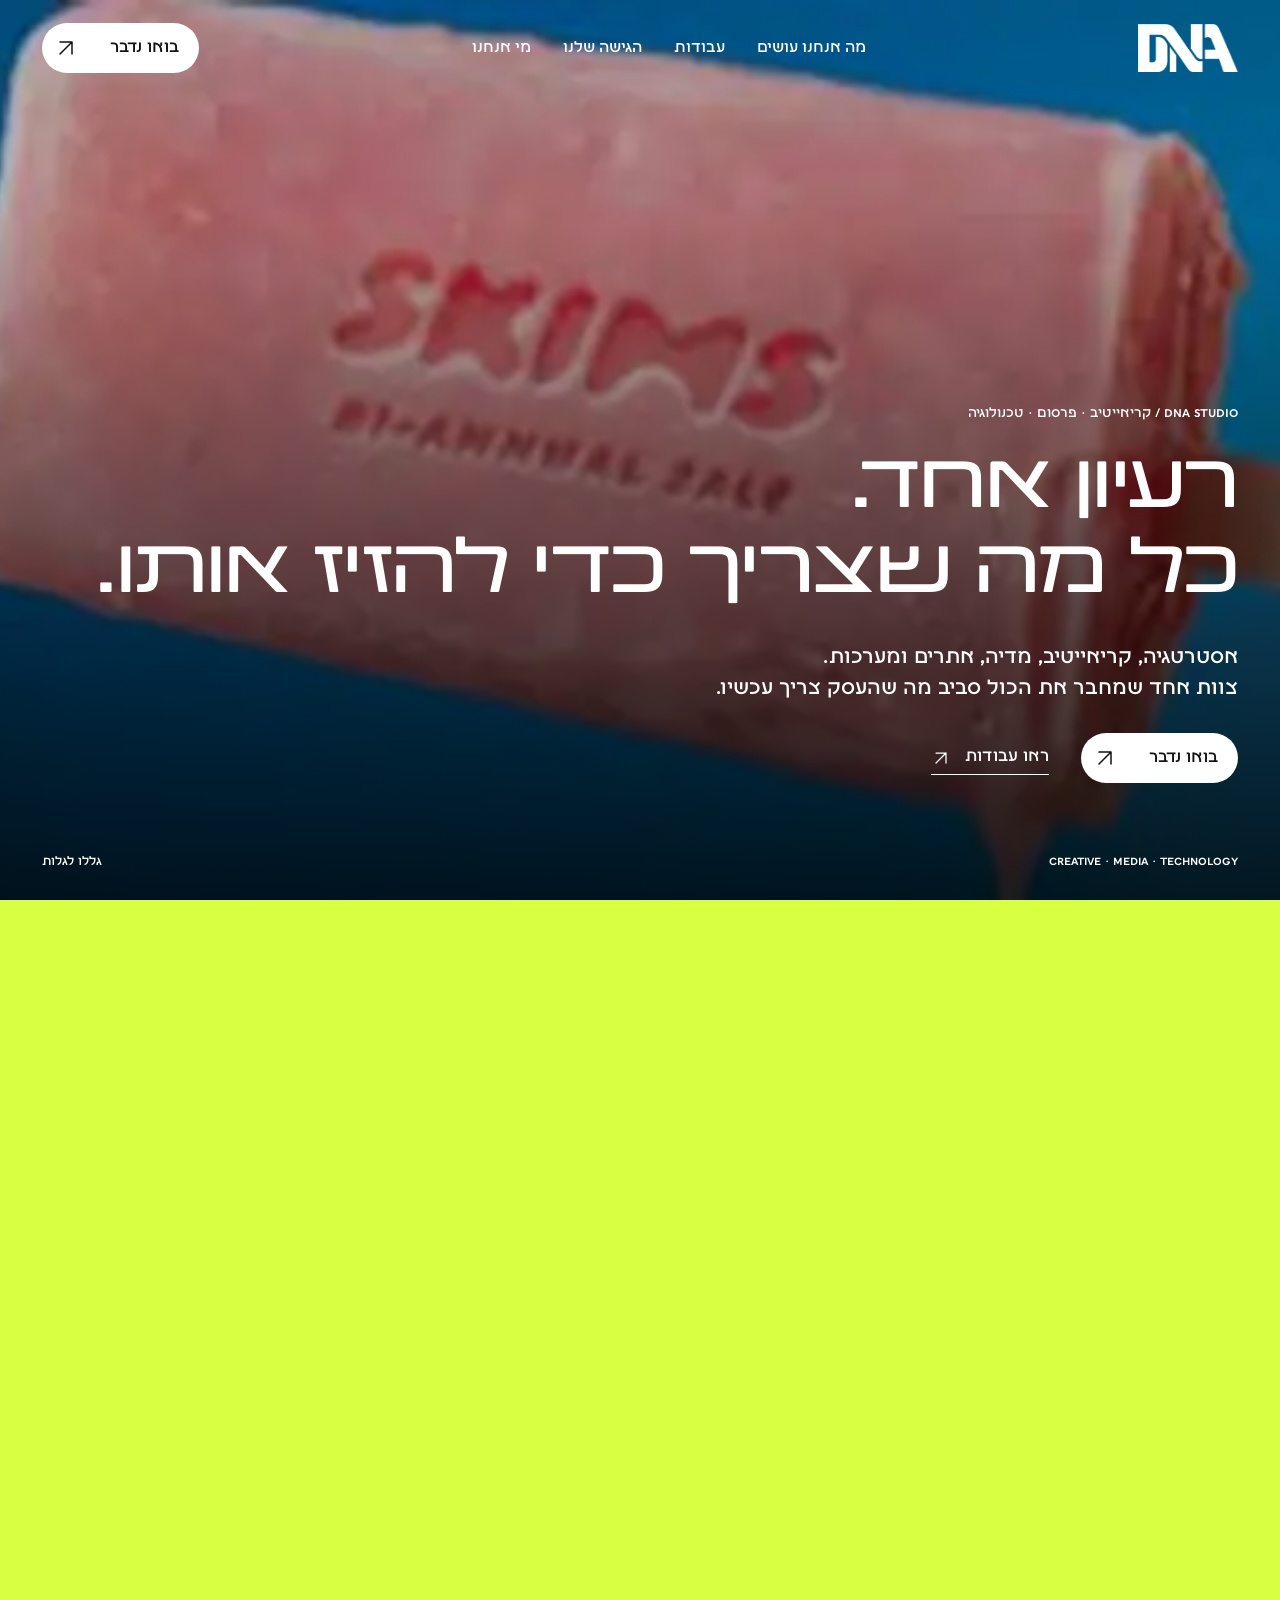
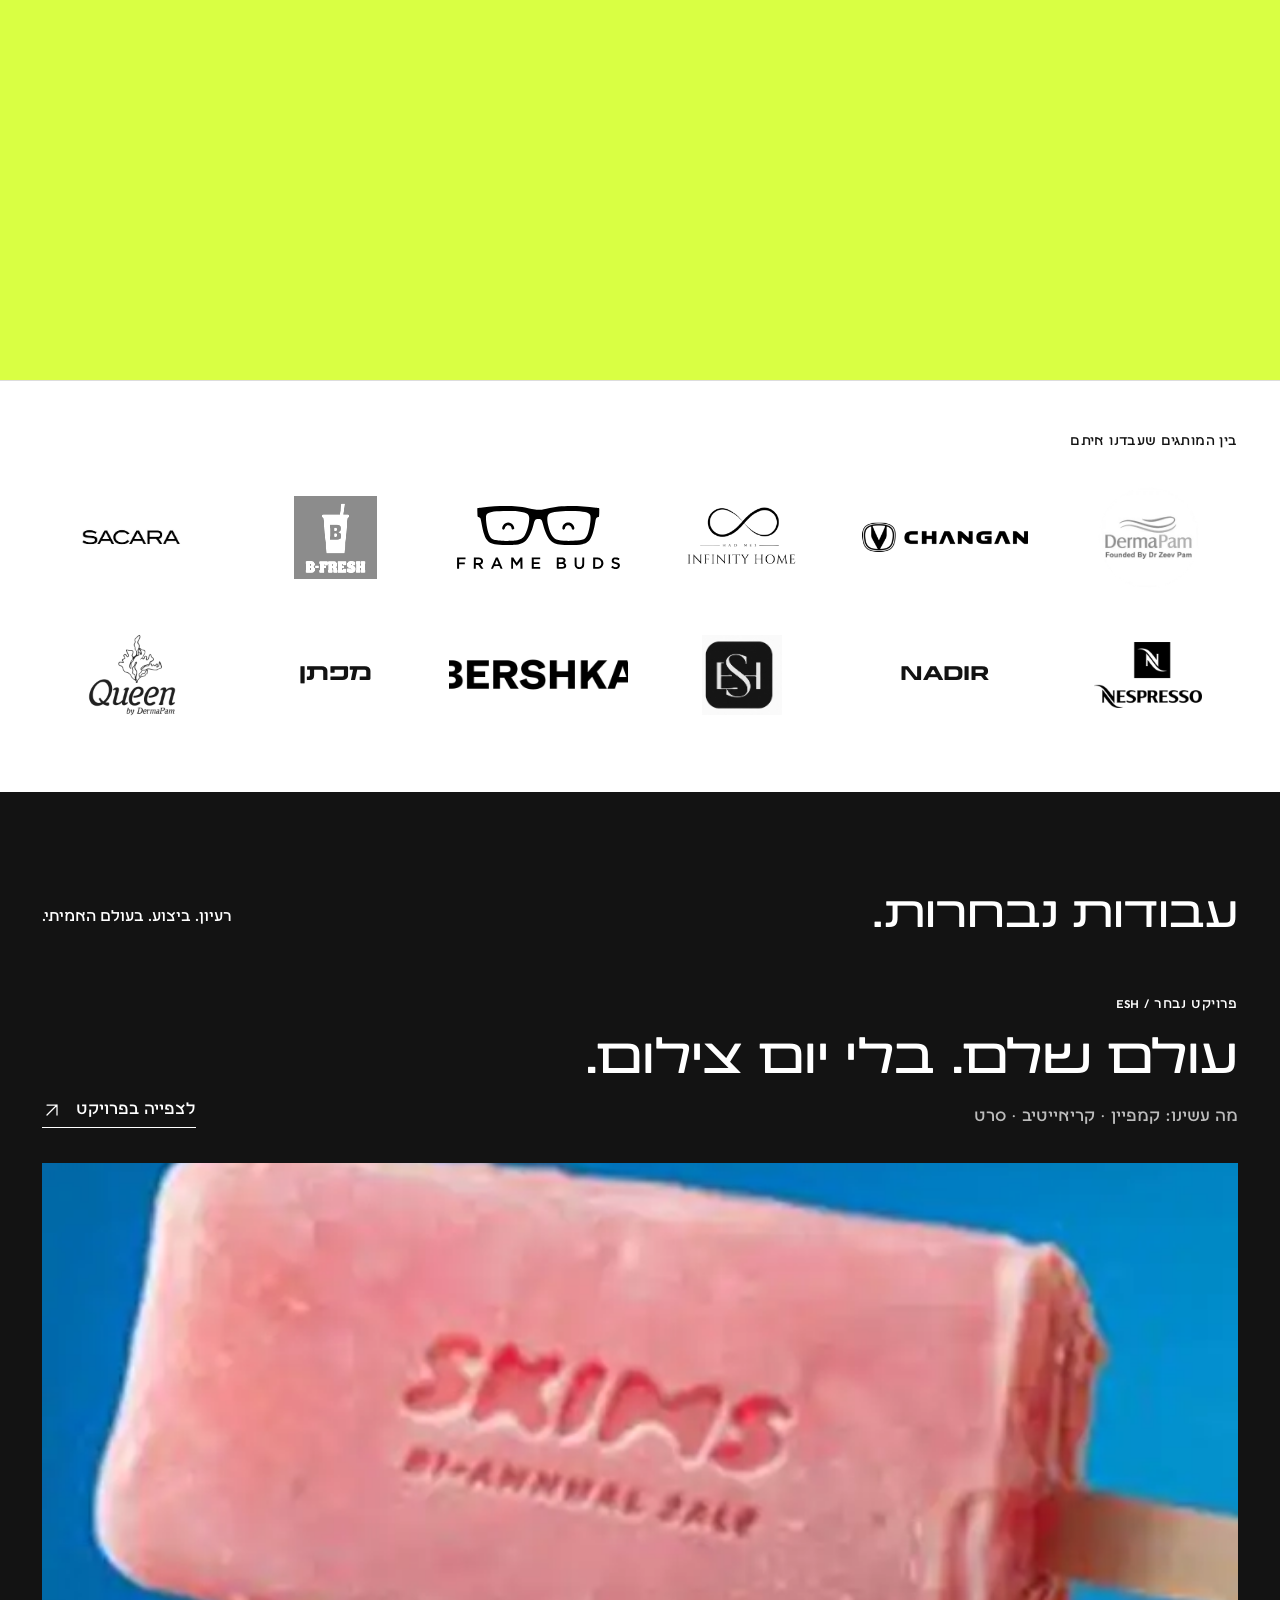
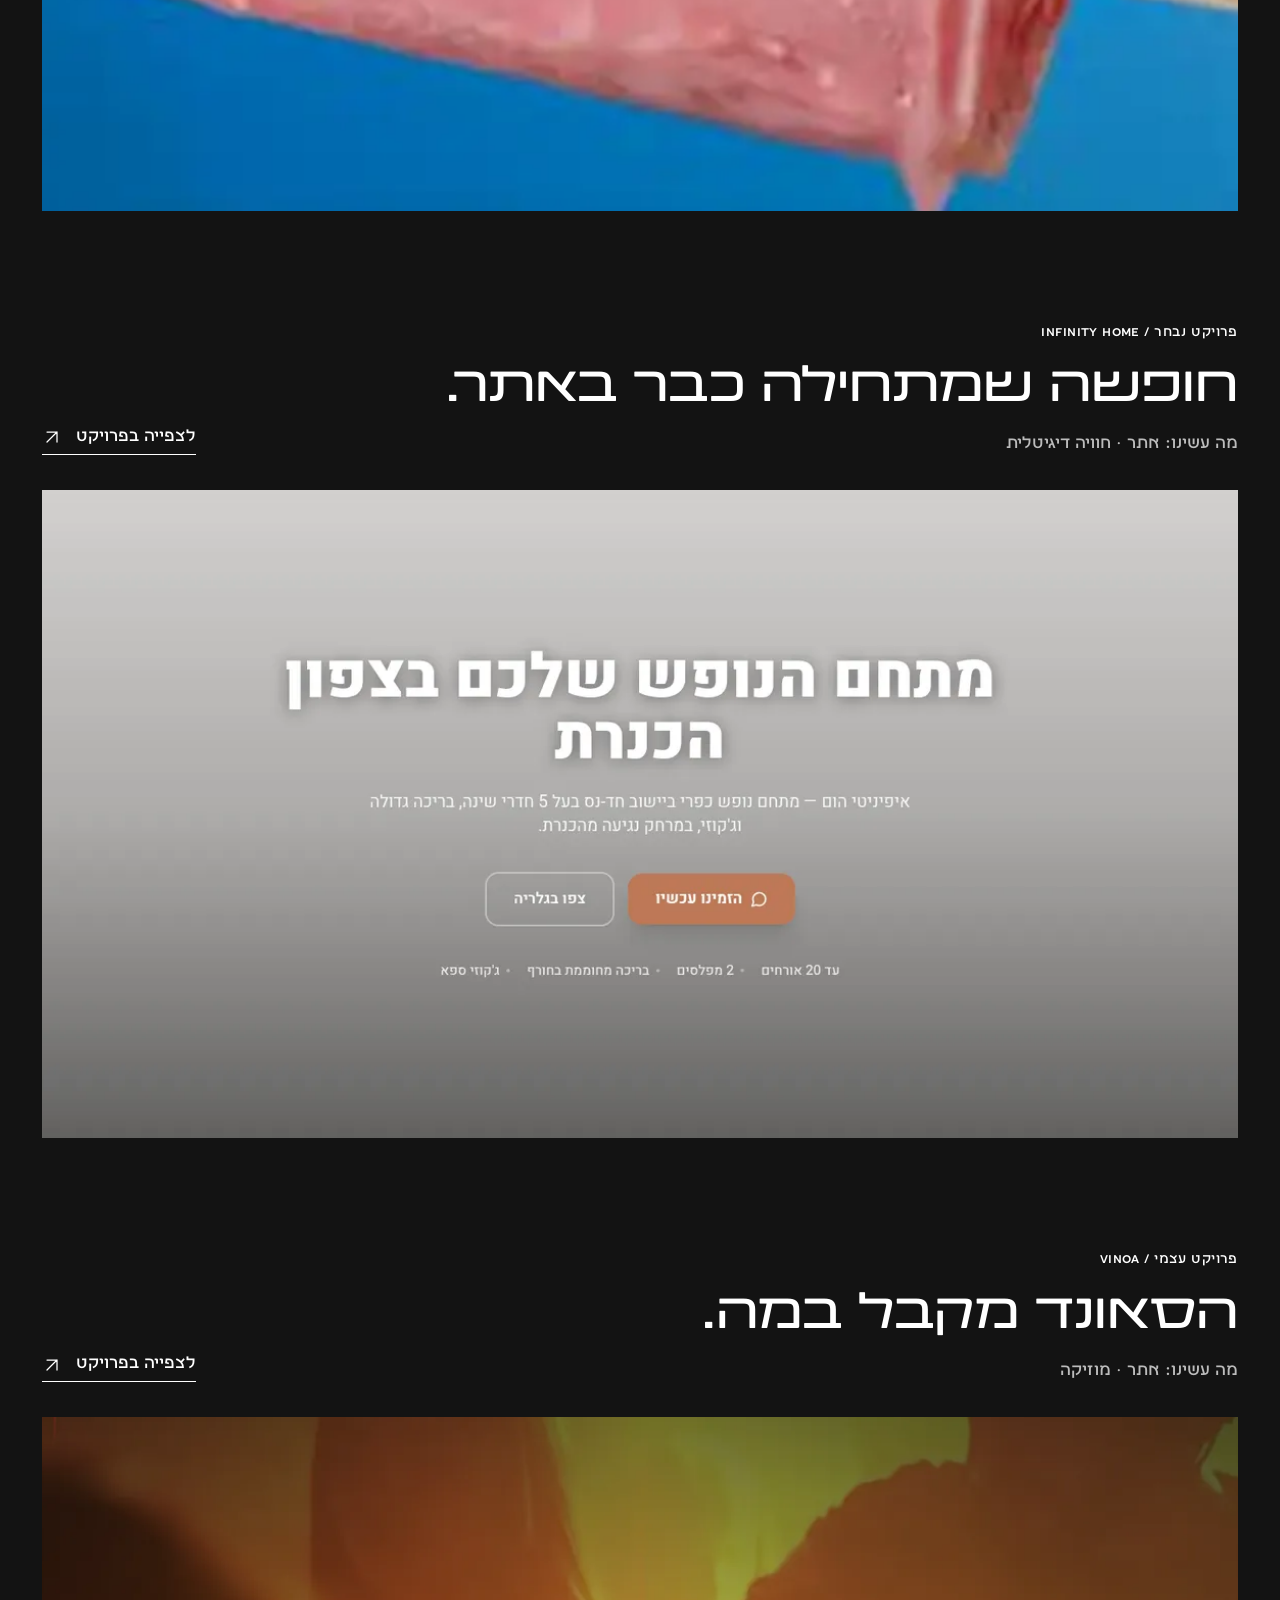
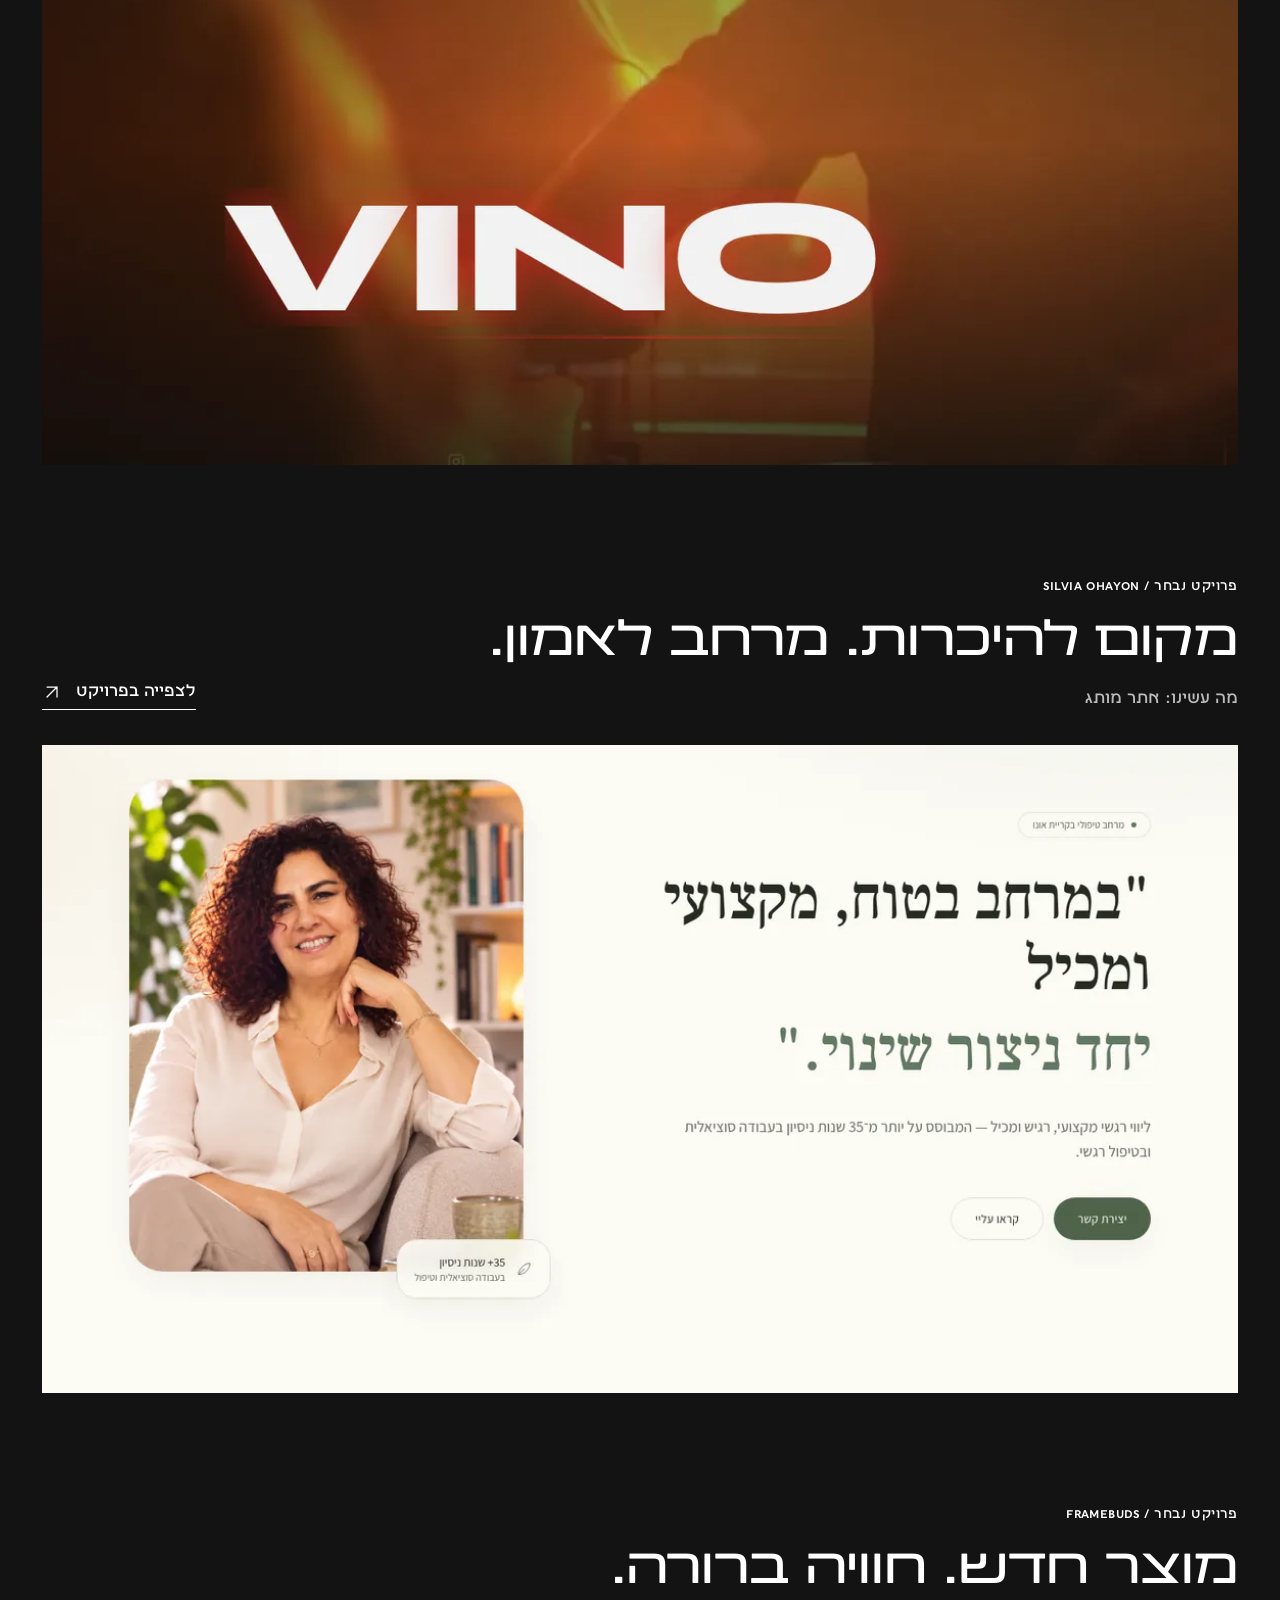
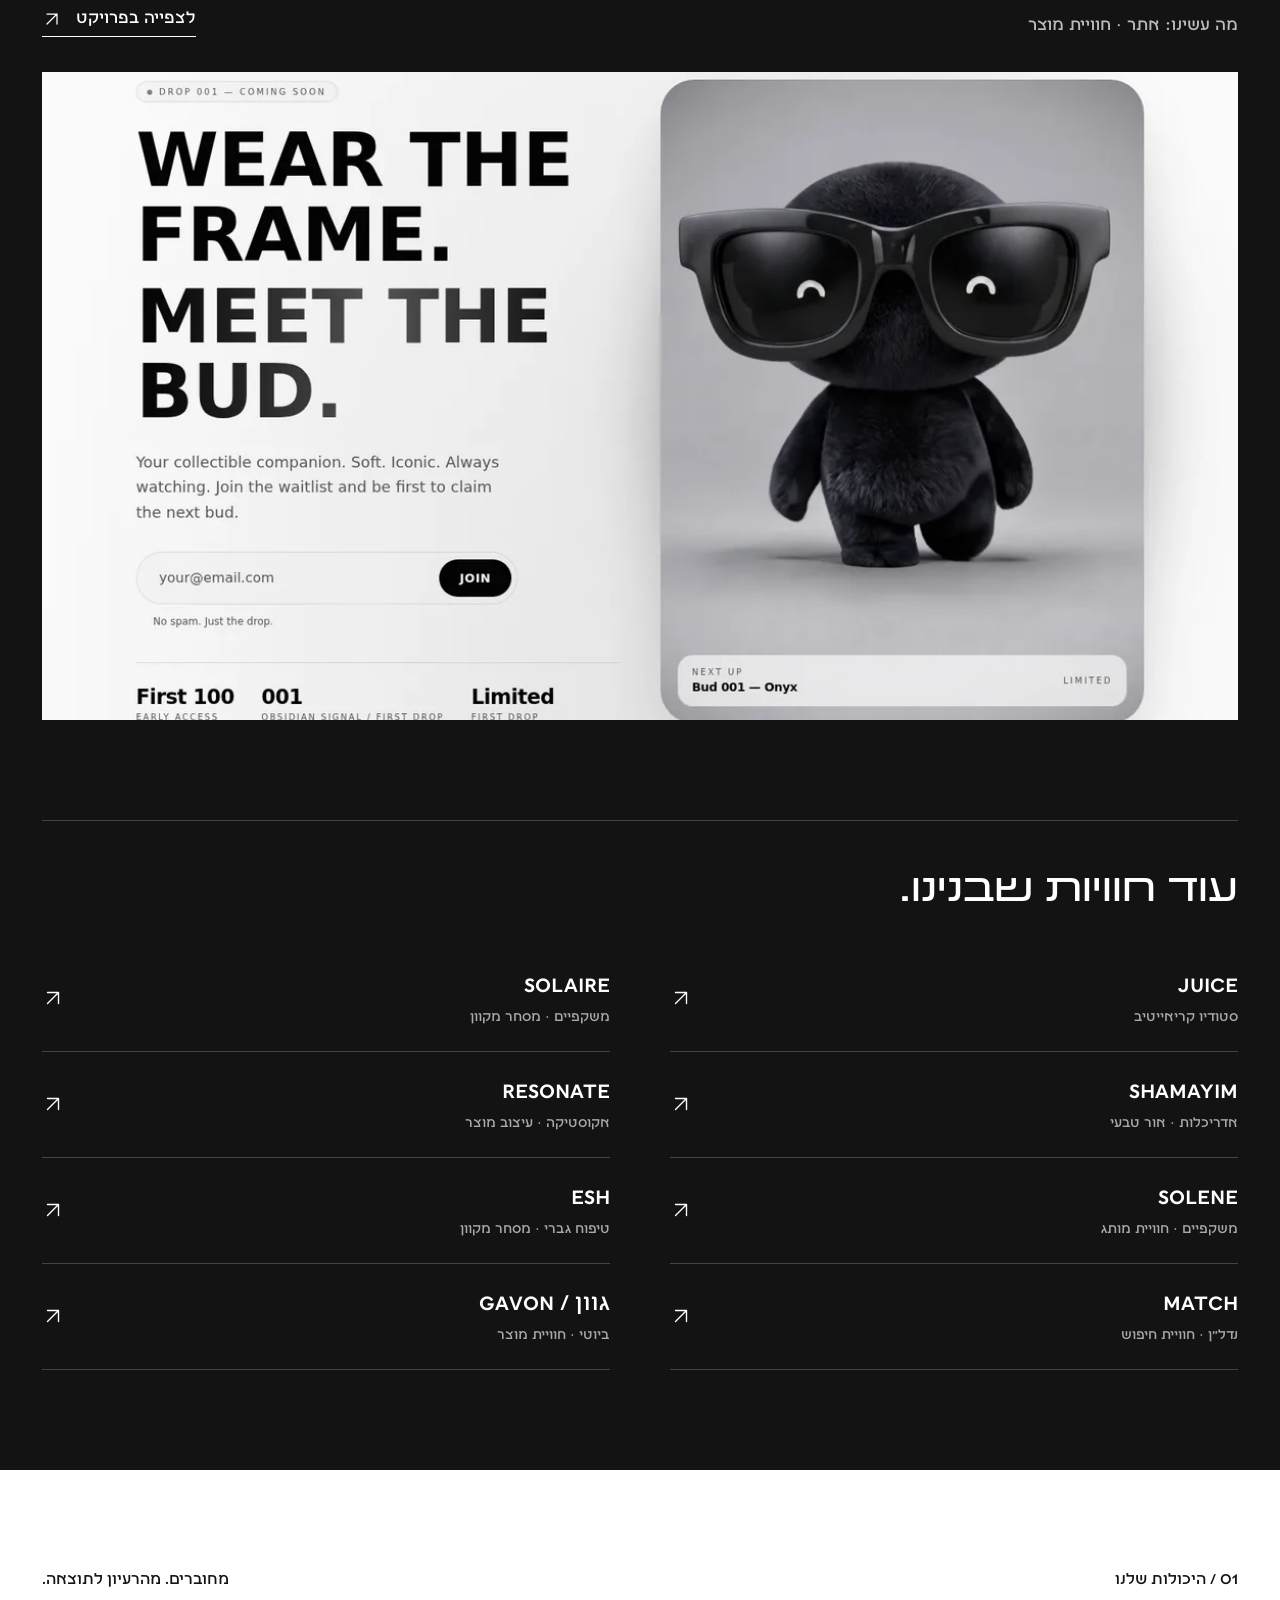
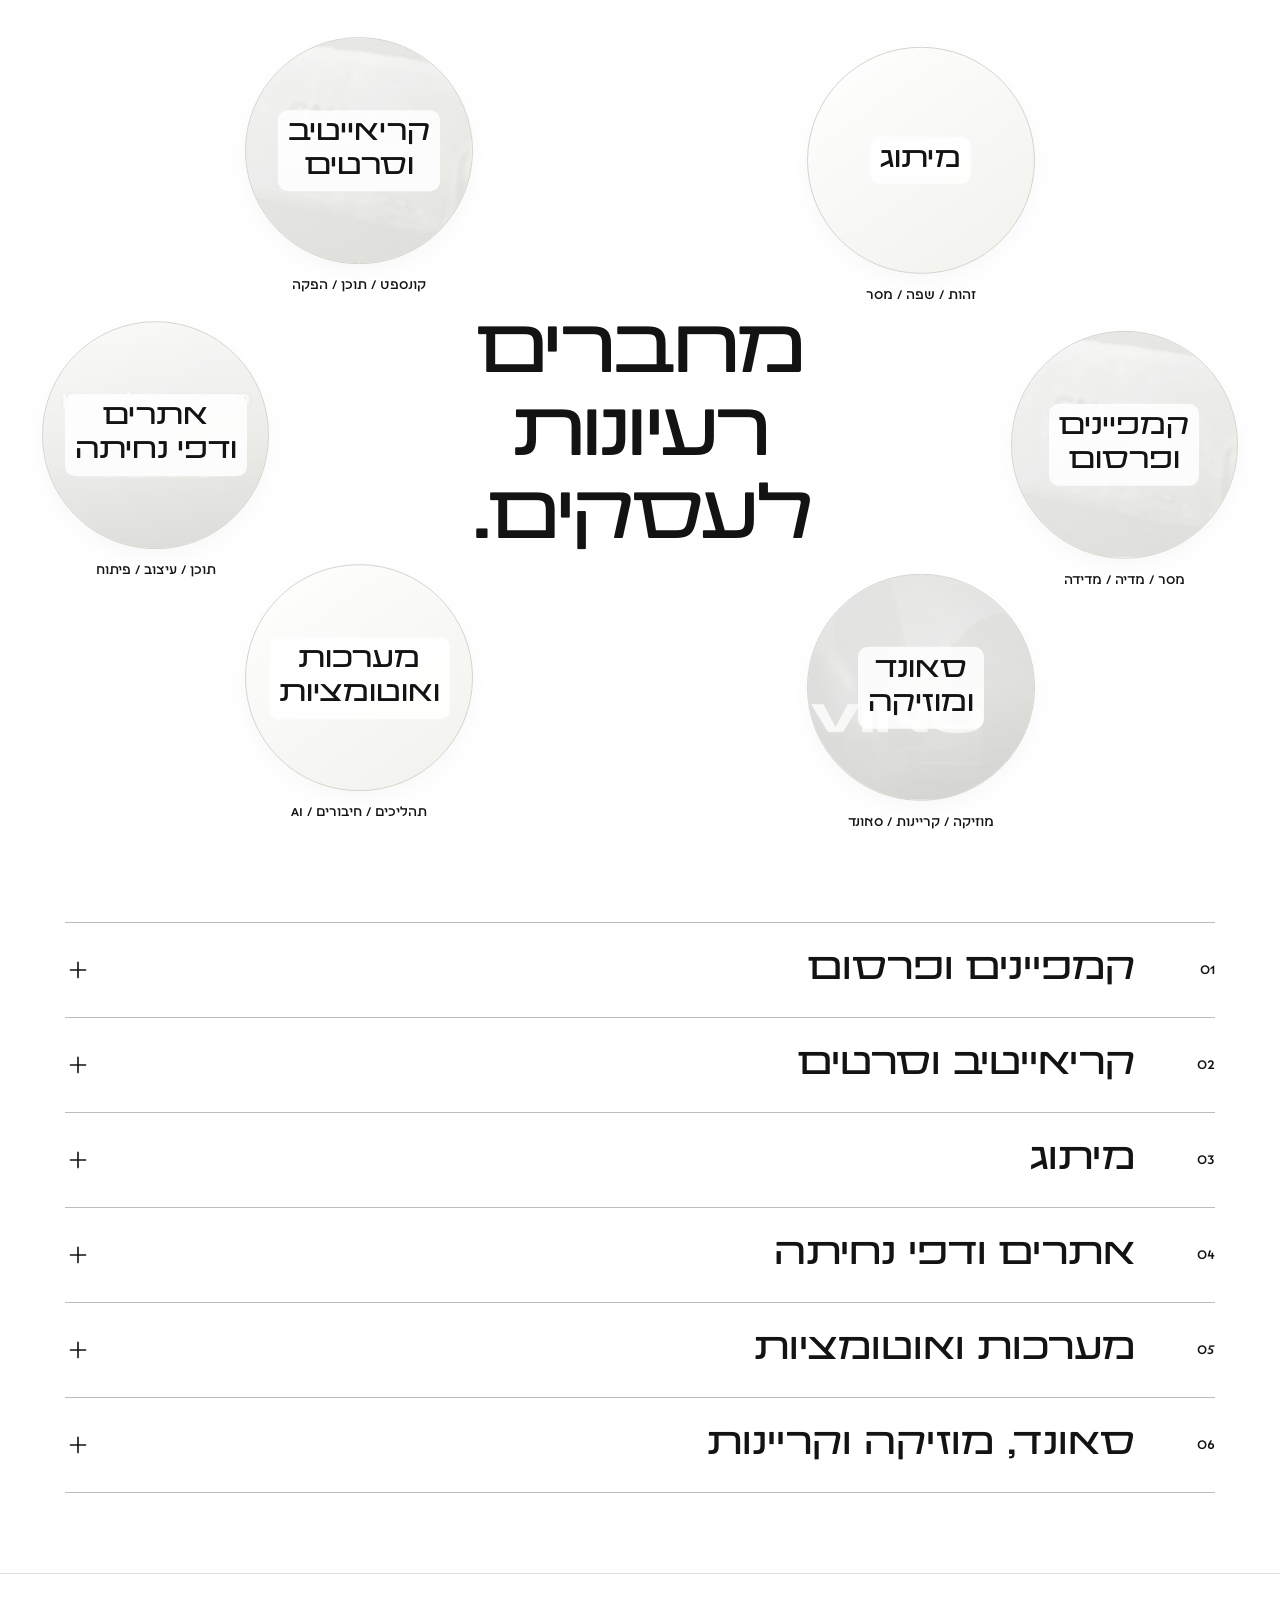
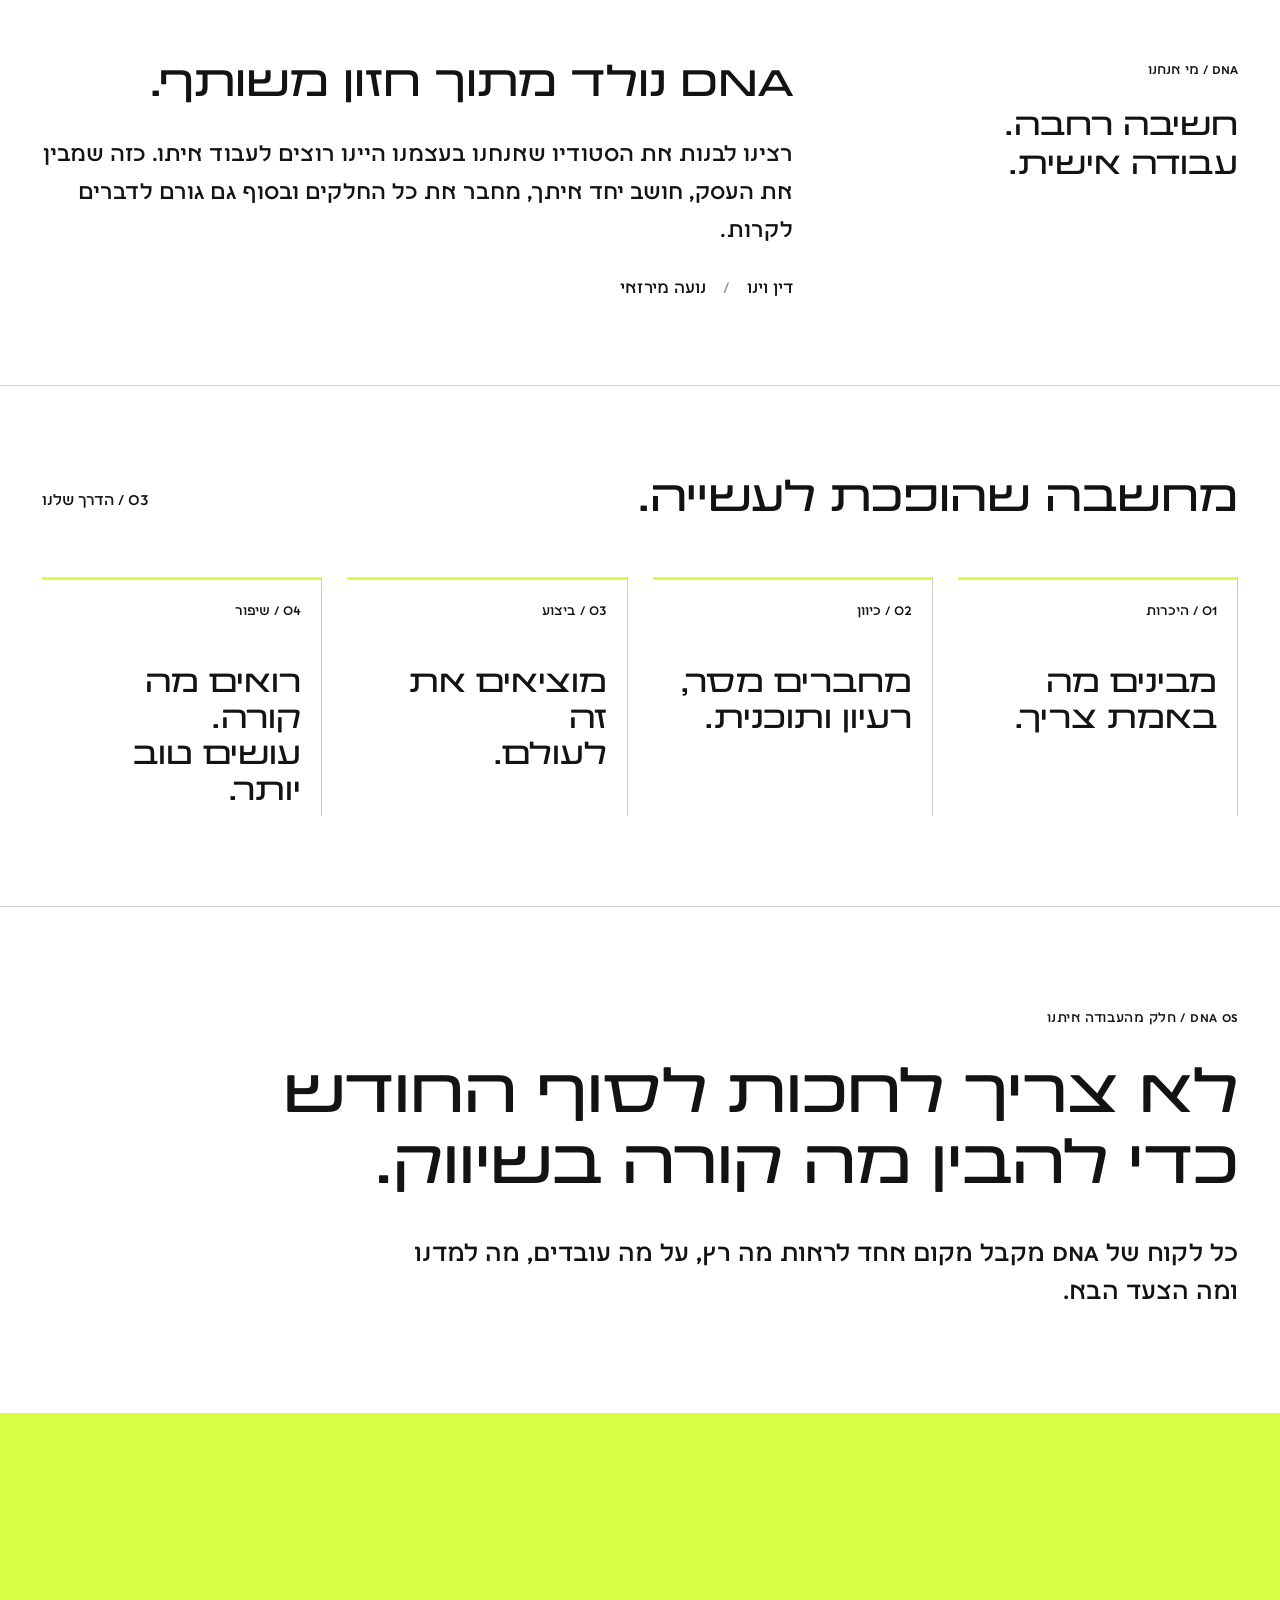
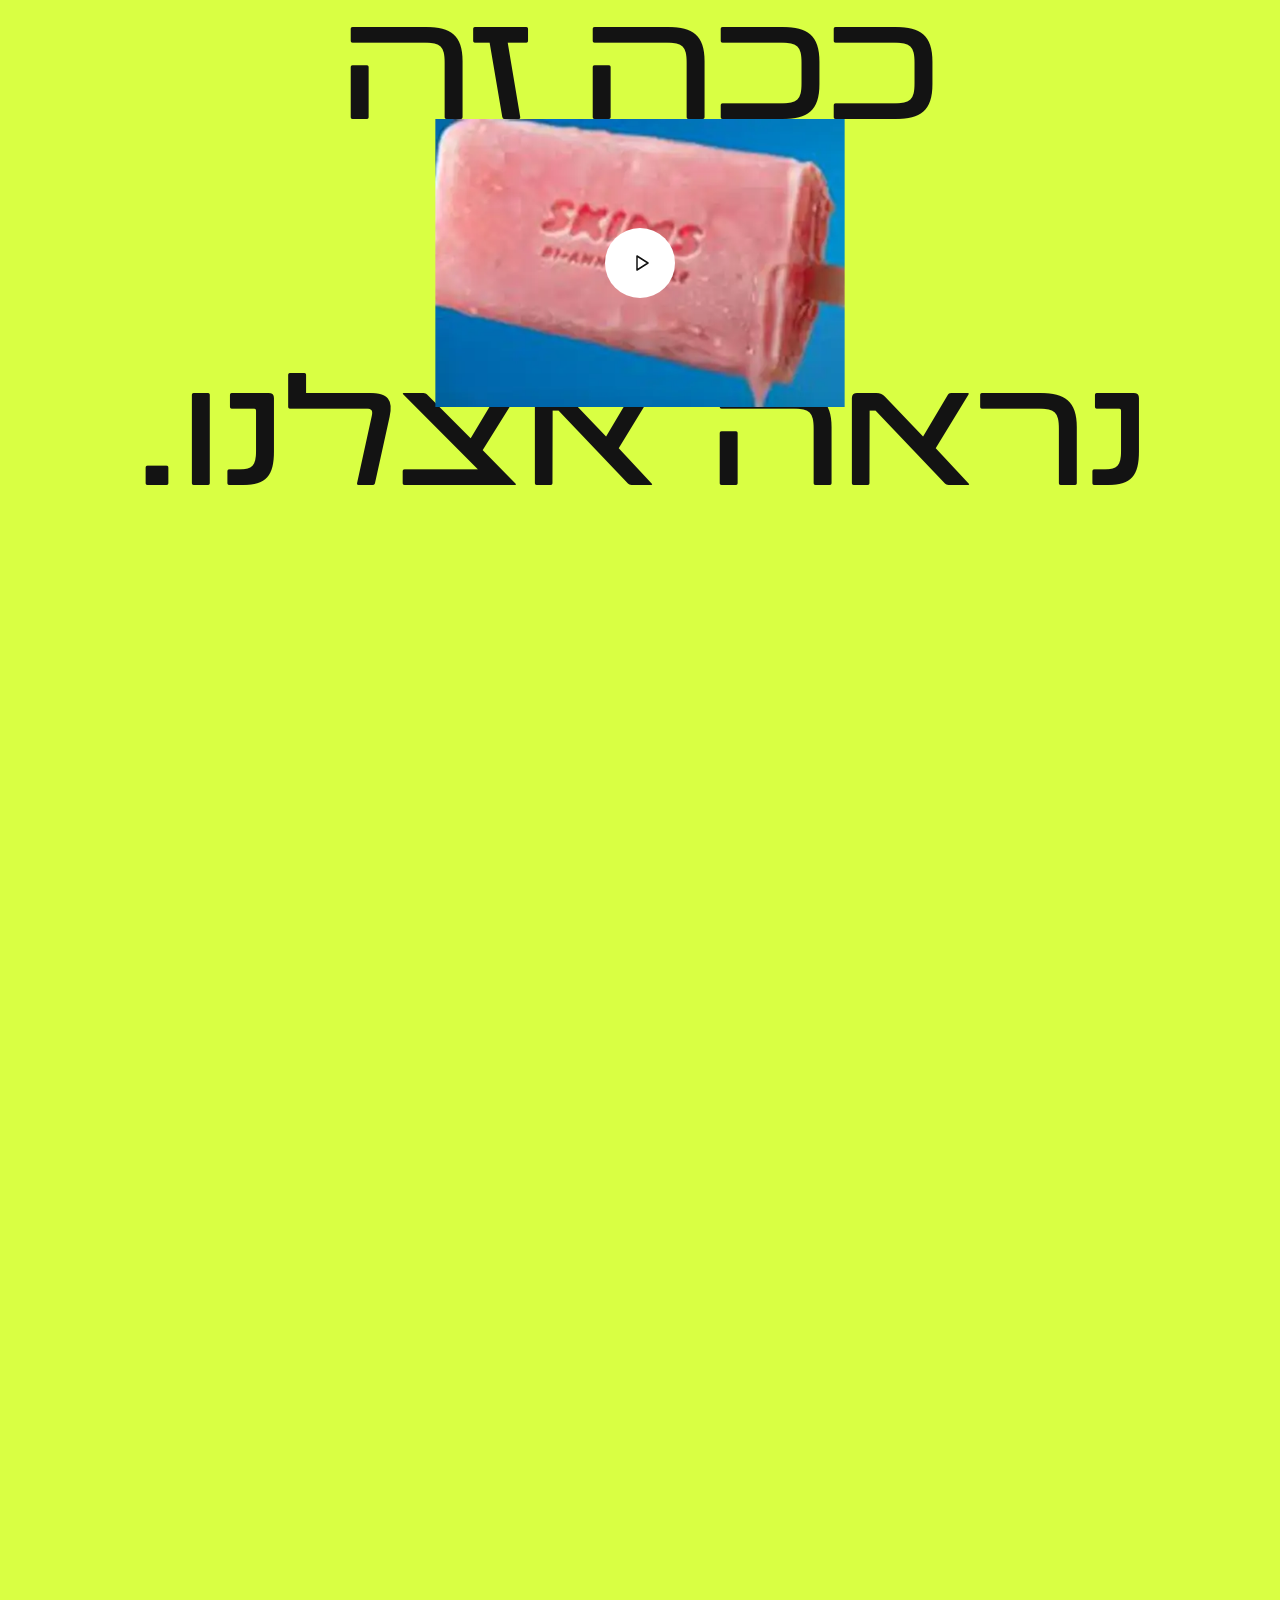
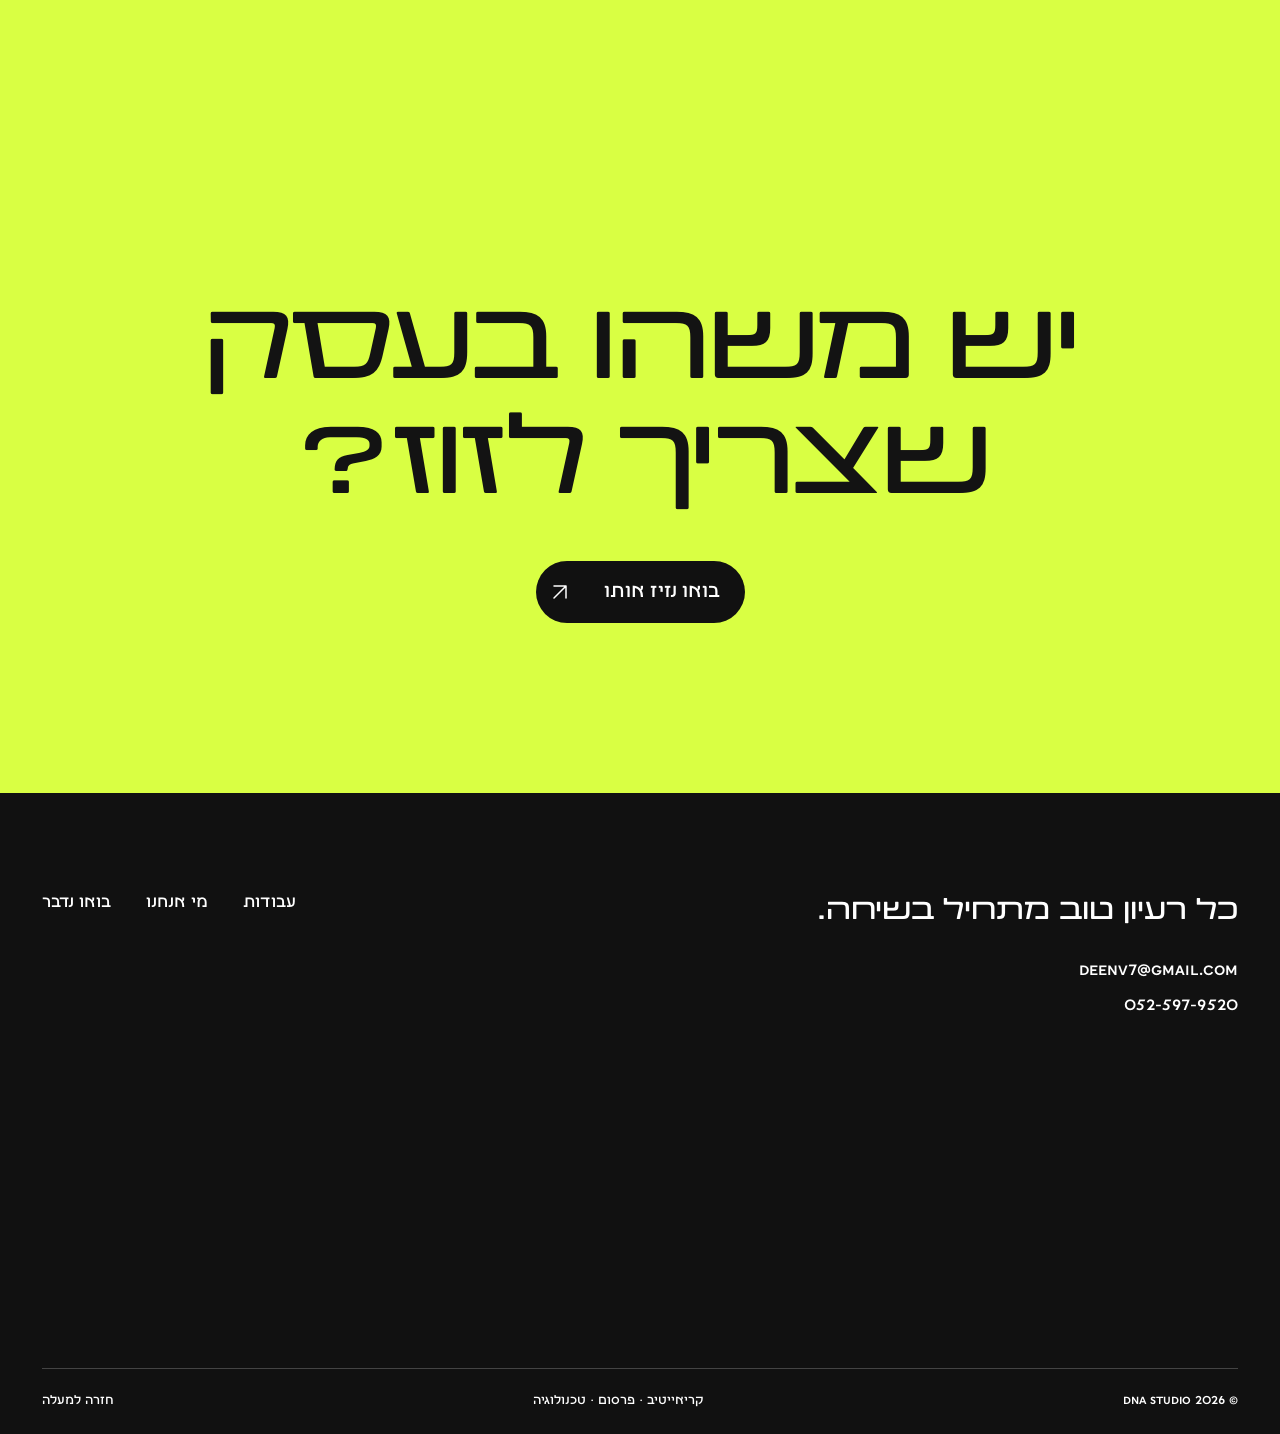
==== index.html @ c9f7d565 "preview-iteration1" ====
<!doctype html><html lang="he" dir="rtl"><head><meta charset="utf-8"><meta name="viewport" content="width=device-width,initial-scale=1"><title>DNA STUDIO — רעיון אחד. כל מה שצריך כדי להזיז אותו.</title><meta name="description" content="DNA STUDIO מחברת אסטרטגיה, קריאייטיב, סרטים, מדיה ואתרים למהלך אחד שמקדם את העסק."><link rel="icon" href="data:image/svg+xml,%3Csvg xmlns='http://www.w3.org/2000/svg' viewBox='0 0 64 64'%3E%3Crect width='64' height='64' rx='14' fill='%23c1ff72'/%3E%3Ctext x='32' y='44' text-anchor='middle' font-family='Arial' font-weight='900' font-size='39'%3ED%3C/text%3E%3C/svg%3E"><link rel="stylesheet" href="style.css"><meta name="robots" content="noindex,nofollow,noarchive"></head><body>
<a class="skip" href="#main">דלגו לתוכן</a><header id="header"><a href="#" class="brand" aria-label="DNA Studio — הבית"><img src="assets/logo.png" alt="DNA STUDIO"></a><nav aria-label="ניווט ראשי"><a href="#solutions">מה אנחנו עושים</a><a href="#work">עבודות</a><a href="#approach">הגישה שלנו</a><a href="#about">מי אנחנו</a></nav><a class="pill contact-top" href="#contact">בואו נדבר <span><svg class="icon" width="24" height="24" viewBox="0 0 24 24" fill="none" stroke="currentColor" stroke-width="1.5" stroke-linecap="round" stroke-linejoin="round" aria-hidden="true"><path d="M6 18 18 6M6 6h12v12"/></svg></span></a><button class="menu-button" aria-expanded="false" aria-controls="mobile-menu">תפריט <span><svg class="icon" width="24" height="24" viewBox="0 0 24 24" fill="none" stroke="currentColor" stroke-width="1.5" stroke-linecap="round" stroke-linejoin="round" aria-hidden="true"><path d="M4 8h16M4 16h16"/></svg></span></button></header>
<div id="mobile-menu" hidden><a href="#solutions">מה אנחנו עושים</a><a href="#work">עבודות</a><a href="#approach">הגישה שלנו</a><a href="#about">מי אנחנו</a><a href="#contact">בואו נדבר</a></div>
<main id="main"><section class="hero-track"><div class="hero"><div class="reel-label right">ככה זה</div><div class="reel-label left">נראה אצלנו.</div><div class="hero-media"><video id="opening-video" autoplay muted loop playsinline preload="metadata" poster="assets/hero.webp"><source src="assets/reel.mp4" type="video/mp4"></video><div class="shade"></div></div><div class="hero-copy"><div><div class="hero-kicker">DNA STUDIO / קריאייטיב · פרסום · טכנולוגיה</div><h1><span>רעיון אחד.</span><span>כל מה שצריך<br class="hero-mobile-break"> כדי להזיז אותו.</span></h1><p class="hero-description">אסטרטגיה, קריאייטיב, מדיה, אתרים ומערכות.<br>צוות אחד שמחבר את הכול סביב מה שהעסק צריך עכשיו.</p></div><div class="hero-actions"><a class="pill" href="#contact">בואו נדבר <span><svg class="icon" width="24" height="24" viewBox="0 0 24 24" fill="none" stroke="currentColor" stroke-width="1.5" stroke-linecap="round" stroke-linejoin="round" aria-hidden="true"><path d="M6 18 18 6M6 6h12v12"/></svg></span></a><a class="text-link" href="#work">ראו עבודות <svg class="icon" width="24" height="24" viewBox="0 0 24 24" fill="none" stroke="currentColor" stroke-width="1.5" stroke-linecap="round" stroke-linejoin="round" aria-hidden="true"><path d="M6 18 18 6M6 6h12v12"/></svg></a></div></div><button class="play-reel opening-play" aria-label="צפייה בסרטון עם סאונד"><svg class="icon" width="24" height="24" viewBox="0 0 24 24" fill="none" stroke="currentColor" stroke-width="1.5" stroke-linejoin="round" aria-hidden="true"><path d="m9 5 11 7-11 7Z"/></svg></button><div class="hero-bottom"><span>CREATIVE · MEDIA · TECHNOLOGY</span><span>גללו לגלות</span></div></div></section><section class="clients section" aria-label="מותגים שעבדנו איתם"><span class="eyebrow">בין המותגים שעבדנו איתם</span><div class="client-logos"><div class="client-mark client-sacara"><img src="assets/clients/sacara.png" alt="SACARA" width="180" height="100" loading="lazy" decoding="async"></div><div class="client-mark client-bfresh"><img src="assets/clients/bfresh.jpg" alt="B-FRESH" width="180" height="100" loading="lazy" decoding="async"></div><div class="client-mark client-framebuds"><img src="assets/clients/framebuds.svg" alt="FRAMEBUDS" width="180" height="100" loading="lazy" decoding="async"></div><div class="client-mark client-infinity"><img src="assets/clients/infinity.png" alt="INFINITY HOME" width="180" height="100" loading="lazy" decoding="async"></div><div class="client-mark client-changan"><img src="assets/clients/changan.png" alt="CHANGAN" width="180" height="100" loading="lazy" decoding="async"></div><div class="client-mark client-dermapam"><img src="assets/clients/dermapam.webp" alt="DERMA PAM" width="180" height="100" loading="lazy" decoding="async"></div><div class="client-mark client-queen"><img src="assets/clients/queen.jpeg" alt="QUEEN BY DERMA PAM" width="180" height="100" loading="lazy" decoding="async"></div><div class="client-mark client-text"><span>מפתן</span></div><div class="client-mark client-bershka"><img src="assets/clients/bershka.jpg" alt="BERSHKA" width="180" height="100" loading="lazy" decoding="async"></div><div class="client-mark client-esh"><img src="assets/clients/esh.png" alt="ESH" width="180" height="100" loading="lazy" decoding="async"></div><div class="client-mark client-text"><span>NADIR</span></div><div class="client-mark client-nespresso"><img src="assets/clients/nespresso.png" alt="NESPRESSO" width="180" height="100" loading="lazy" decoding="async"></div></div></section><section class="work section" id="work" data-header-theme="dark"><div class="section-line"><h2>עבודות נבחרות.</h2><span>רעיון. ביצוע. בעולם האמיתי.</span></div><div class="featured-projects"><article class="featured-project"><div class="project-heading"><div><span class="eyebrow" dir="ltr">ESH / פרויקט נבחר</span><h3>עולם שלם. בלי יום צילום.</h3><p>מה עשינו: קמפיין · קריאייטיב · סרט</p></div><button class="text-link" data-project="esh">לצפייה בפרויקט <svg class="icon" width="24" height="24" viewBox="0 0 24 24" fill="none" stroke="currentColor" stroke-width="1.5" stroke-linecap="round" stroke-linejoin="round" aria-hidden="true"><path d="M6 18 18 6M6 6h12v12"/></svg></button></div><button class="project-media media-reveal" data-project="esh" aria-label="לצפייה בפרויקט ESH"><video muted loop playsinline preload="none" poster="assets/hero.webp" class="work-video"><source src="assets/reel.mp4" type="video/mp4"></video></button></article><article class="featured-project"><div class="project-heading"><div><span class="eyebrow" dir="ltr">INFINITY HOME / פרויקט נבחר</span><h3>חופשה שמתחילה כבר באתר.</h3><p>מה עשינו: אתר · חוויה דיגיטלית</p></div><button class="text-link" data-project="infinity">לצפייה בפרויקט <svg class="icon" width="24" height="24" viewBox="0 0 24 24" fill="none" stroke="currentColor" stroke-width="1.5" stroke-linecap="round" stroke-linejoin="round" aria-hidden="true"><path d="M6 18 18 6M6 6h12v12"/></svg></button></div><button class="project-media media-reveal" data-project="infinity" aria-label="לצפייה בפרויקט INFINITY HOME"><img src="assets/infinityhom.webp" alt="INFINITY HOME — צילום מסך של האתר" width="1200" height="833" loading="lazy"></button></article><article class="featured-project"><div class="project-heading"><div><span class="eyebrow" dir="ltr">VINOA / פרויקט עצמי</span><h3>הסאונד מקבל במה.</h3><p>מה עשינו: אתר · מוזיקה</p></div><button class="text-link" data-project="vinoa">לצפייה בפרויקט <svg class="icon" width="24" height="24" viewBox="0 0 24 24" fill="none" stroke="currentColor" stroke-width="1.5" stroke-linecap="round" stroke-linejoin="round" aria-hidden="true"><path d="M6 18 18 6M6 6h12v12"/></svg></button></div><button class="project-media media-reveal" data-project="vinoa" aria-label="לצפייה בפרויקט VINOA"><img src="assets/vinoa.webp" alt="VINOA — צילום מסך של האתר" width="1200" height="833" loading="lazy"></button></article><article class="featured-project"><div class="project-heading"><div><span class="eyebrow" dir="ltr">SILVIA OHAYON / פרויקט נבחר</span><h3>מקום להיכרות. מרחב לאמון.</h3><p>מה עשינו: אתר מותג</p></div><button class="text-link" data-project="silvia">לצפייה בפרויקט <svg class="icon" width="24" height="24" viewBox="0 0 24 24" fill="none" stroke="currentColor" stroke-width="1.5" stroke-linecap="round" stroke-linejoin="round" aria-hidden="true"><path d="M6 18 18 6M6 6h12v12"/></svg></button></div><button class="project-media media-reveal" data-project="silvia" aria-label="לצפייה בפרויקט SILVIA OHAYON"><img src="assets/silviaohayon.webp" alt="SILVIA OHAYON — צילום מסך של האתר" width="1200" height="833" loading="lazy"></button></article><article class="featured-project"><div class="project-heading"><div><span class="eyebrow" dir="ltr">FRAMEBUDS / פרויקט נבחר</span><h3>מוצר חדש. חוויה ברורה.</h3><p>מה עשינו: אתר · חוויית מוצר</p></div><button class="text-link" data-project="framebuds">לצפייה בפרויקט <svg class="icon" width="24" height="24" viewBox="0 0 24 24" fill="none" stroke="currentColor" stroke-width="1.5" stroke-linecap="round" stroke-linejoin="round" aria-hidden="true"><path d="M6 18 18 6M6 6h12v12"/></svg></button></div><button class="project-media media-reveal" data-project="framebuds" aria-label="לצפייה בפרויקט FRAMEBUDS"><img src="assets/framebuds.webp" alt="FRAMEBUDS — צילום מסך של האתר" width="1200" height="833" loading="lazy"></button></article></div><div class="web-work-index"><h3>עוד חוויות שבנינו.</h3><div class="web-project-list"><button class="web-project-link" data-project="juice"><span><strong>JUICE</strong><small>סטודיו קריאייטיב</small></span><svg class="icon" width="24" height="24" viewBox="0 0 24 24" fill="none" stroke="currentColor" stroke-width="1.5" stroke-linecap="round" stroke-linejoin="round" aria-hidden="true"><path d="M6 18 18 6M6 6h12v12"/></svg></button><button class="web-project-link" data-project="solaire"><span><strong>SOLAIRE</strong><small>משקפיים · מסחר מקוון</small></span><svg class="icon" width="24" height="24" viewBox="0 0 24 24" fill="none" stroke="currentColor" stroke-width="1.5" stroke-linecap="round" stroke-linejoin="round" aria-hidden="true"><path d="M6 18 18 6M6 6h12v12"/></svg></button><button class="web-project-link" data-project="shamayim"><span><strong>SHAMAYIM</strong><small>אדריכלות · אור טבעי</small></span><svg class="icon" width="24" height="24" viewBox="0 0 24 24" fill="none" stroke="currentColor" stroke-width="1.5" stroke-linecap="round" stroke-linejoin="round" aria-hidden="true"><path d="M6 18 18 6M6 6h12v12"/></svg></button><button class="web-project-link" data-project="resonate"><span><strong>RESONATE</strong><small>אקוסטיקה · עיצוב מוצר</small></span><svg class="icon" width="24" height="24" viewBox="0 0 24 24" fill="none" stroke="currentColor" stroke-width="1.5" stroke-linecap="round" stroke-linejoin="round" aria-hidden="true"><path d="M6 18 18 6M6 6h12v12"/></svg></button><button class="web-project-link" data-project="solene"><span><strong>SOLENE</strong><small>משקפיים · חוויית מותג</small></span><svg class="icon" width="24" height="24" viewBox="0 0 24 24" fill="none" stroke="currentColor" stroke-width="1.5" stroke-linecap="round" stroke-linejoin="round" aria-hidden="true"><path d="M6 18 18 6M6 6h12v12"/></svg></button><button class="web-project-link" data-project="eshweb"><span><strong>ESH</strong><small>טיפוח גברי · מסחר מקוון</small></span><svg class="icon" width="24" height="24" viewBox="0 0 24 24" fill="none" stroke="currentColor" stroke-width="1.5" stroke-linecap="round" stroke-linejoin="round" aria-hidden="true"><path d="M6 18 18 6M6 6h12v12"/></svg></button><button class="web-project-link" data-project="match"><span><strong>MATCH</strong><small>נדל״ן · חוויית חיפוש</small></span><svg class="icon" width="24" height="24" viewBox="0 0 24 24" fill="none" stroke="currentColor" stroke-width="1.5" stroke-linecap="round" stroke-linejoin="round" aria-hidden="true"><path d="M6 18 18 6M6 6h12v12"/></svg></button><button class="web-project-link" data-project="gavon"><span><strong>גוון / GAVON</strong><small>ביוטי · חוויית מוצר</small></span><svg class="icon" width="24" height="24" viewBox="0 0 24 24" fill="none" stroke="currentColor" stroke-width="1.5" stroke-linecap="round" stroke-linejoin="round" aria-hidden="true"><path d="M6 18 18 6M6 6h12v12"/></svg></button></div></div></section><section class="solutions section" id="solutions"><div class="section-line"><span>01 / היכולות שלנו</span><span>מחוברים. מהרעיון לתוצאה.</span></div><div class="cloud"><h2>מחברים<br><em>רעיונות<br>לעסקים.</em></h2><a class="orbit o1" href="#service-brand"><div class="cap-disc"><strong>מיתוג</strong></div><span>זהות / שפה / מסר</span></a><a class="orbit o2" href="#service-creative"><div class="cap-disc"><strong>קריאייטיב<br>וסרטים</strong><video class="cap-sample" muted loop playsinline preload="none" poster="assets/hero.webp"><source src="assets/reel.mp4" type="video/mp4"></video></div><span>קונספט / תוכן / הפקה</span></a><a class="orbit o3" href="#service-media"><div class="cap-disc"><strong>קמפיינים<br>ופרסום</strong><video class="cap-sample" muted loop playsinline preload="none" poster="assets/hero.webp"><source src="assets/reel.mp4" type="video/mp4"></video></div><span>מסר / מדיה / מדידה</span></a><a class="orbit o4" href="#service-web"><div class="cap-disc"><strong>אתרים<br>ודפי נחיתה</strong><img class="cap-sample" src="assets/infinityhom.webp" alt="" loading="lazy"></div><span>תוכן / עיצוב / פיתוח</span></a><a class="orbit o5" href="#service-sound"><div class="cap-disc"><strong>סאונד<br>ומוזיקה</strong><img class="cap-sample" src="assets/vinoa.webp" alt="" loading="lazy"></div><span>מוזיקה / קריינות / סאונד</span></a><a class="orbit o6" href="#service-ai"><div class="cap-disc"><strong>מערכות<br>ואוטומציות</strong></div><span>תהליכים / חיבורים / AI</span></a></div><div class="service-list"><details id="service-media"><summary><small>01</small>קמפיינים ופרסום<span><svg class="icon" width="24" height="24" viewBox="0 0 24 24" fill="none" stroke="currentColor" stroke-width="1.5" stroke-linecap="round" stroke-linejoin="round" aria-hidden="true"><path d="M12 5v14M5 12h14"/></svg></span></summary><div class="service-content"><p>מסר חד, קריאייטיב נכון ומדיה שעובדים יחד סביב המטרה.</p><figure><video controls playsinline preload="none" poster="assets/hero.webp"><source src="assets/reel.mp4" type="video/mp4"></video><figcaption>ESH / סרט מתוך תיק העבודות</figcaption></figure></div></details><details id="service-creative"><summary><small>02</small>קריאייטיב וסרטים<span><svg class="icon" width="24" height="24" viewBox="0 0 24 24" fill="none" stroke="currentColor" stroke-width="1.5" stroke-linecap="round" stroke-linejoin="round" aria-hidden="true"><path d="M12 5v14M5 12h14"/></svg></span></summary><div class="service-content"><p>מרעיון שאי אפשר להתעלם ממנו ועד הפריים האחרון.</p><figure><video controls playsinline preload="none" poster="assets/hero.webp"><source src="assets/reel.mp4" type="video/mp4"></video><figcaption>ESH / סרט מתוך תיק העבודות</figcaption></figure></div></details><details id="service-brand"><summary><small>03</small>מיתוג<span><svg class="icon" width="24" height="24" viewBox="0 0 24 24" fill="none" stroke="currentColor" stroke-width="1.5" stroke-linecap="round" stroke-linejoin="round" aria-hidden="true"><path d="M12 5v14M5 12h14"/></svg></span></summary><div class="service-content"><p>זהות ברורה שמחברת את מה שאתם עושים לאיך שזוכרים אתכם.</p><figure><img src="assets/vinoa.webp" alt="צילום מסך מתוך תיק העבודות של DNA" width="1200" height="833" loading="lazy"><figcaption>אתר מתוך תיק העבודות של DNA</figcaption></figure></div></details><details id="service-web"><summary><small>04</small>אתרים ודפי נחיתה<span><svg class="icon" width="24" height="24" viewBox="0 0 24 24" fill="none" stroke="currentColor" stroke-width="1.5" stroke-linecap="round" stroke-linejoin="round" aria-hidden="true"><path d="M12 5v14M5 12h14"/></svg></span></summary><div class="service-content"><p>חוויה דיגיטלית שמחברת בין עניין לצעד הבא.</p><figure><img src="assets/infinityhom.webp" alt="צילום מסך מתוך תיק העבודות של DNA" width="1200" height="833" loading="lazy"><figcaption>אתר מתוך תיק העבודות של DNA</figcaption></figure></div></details><details id="service-ai"><summary><small>05</small>מערכות ואוטומציות<span><svg class="icon" width="24" height="24" viewBox="0 0 24 24" fill="none" stroke="currentColor" stroke-width="1.5" stroke-linecap="round" stroke-linejoin="round" aria-hidden="true"><path d="M12 5v14M5 12h14"/></svg></span></summary><div class="service-content"><p>פחות עבודה ידנית. יותר דברים שקורים בזמן.</p><a class="service-os-link text-link" href="#dna-os">איך עובדים עם DNA OS <svg class="icon" width="24" height="24" viewBox="0 0 24 24" fill="none" stroke="currentColor" stroke-width="1.5" stroke-linecap="round" stroke-linejoin="round" aria-hidden="true"><path d="M6 18 18 6M6 6h12v12"/></svg></a></div></details><details id="service-sound"><summary><small>06</small>סאונד, מוזיקה וקריינות<span><svg class="icon" width="24" height="24" viewBox="0 0 24 24" fill="none" stroke="currentColor" stroke-width="1.5" stroke-linecap="round" stroke-linejoin="round" aria-hidden="true"><path d="M12 5v14M5 12h14"/></svg></span></summary><div class="service-content"><p>מוזיקה, קריינות ועיצוב סאונד שנותנים למותג קול משלו.</p><figure><video controls playsinline preload="none" poster="assets/hero.webp"><source src="assets/reel.mp4" type="video/mp4"></video><figcaption>ESH / סרט מתוך תיק העבודות</figcaption></figure></div></details></div></section>
<section class="about section" id="about" data-header-theme="light"><div class="founder-label"><span>DNA / מי אנחנו</span><p>חשיבה רחבה.<br>עבודה אישית.</p></div><div class="founder-copy"><h2>DNA נולד מתוך חזון משותף.</h2><p>רצינו לבנות את הסטודיו שאנחנו בעצמנו היינו רוצים לעבוד איתו. כזה שמבין את העסק, חושב יחד איתך, מחבר את כל החלקים ובסוף גם גורם לדברים לקרות.</p><div class="founder-names">דין וינו <span>/</span> נועה מירזאי</div></div></section><section class="approach section" id="approach"><div class="section-line"><h2>מחשבה שהופכת לעשייה.</h2><span>03 / הדרך שלנו</span></div><div class="steps"><article><span>01 / היכרות</span><h3>מבינים מה<br>באמת צריך.</h3></article><article><span>02 / כיוון</span><h3>מחברים מסר,<br>רעיון ותוכנית.</h3></article><article><span>03 / ביצוע</span><h3>מוציאים את זה<br>לעולם.</h3></article><article><span>04 / שיפור</span><h3>רואים מה קורה.<br>עושים טוב יותר.</h3></article></div></section>
<section class="dna-os section" id="dna-os" data-header-theme="light"><span class="eyebrow">DNA OS / חלק מהעבודה איתנו</span><h2>לא צריך לחכות לסוף החודש<br>כדי להבין מה קורה בשיווק.</h2><p>כל לקוח של DNA מקבל מקום אחד לראות מה רץ, על מה עובדים, מה למדנו ומה הצעד הבא.</p></section><section class="reel-track" data-header-theme="light"><div class="reel-stage"><div class="reel-heading"><h2><span>ככה זה</span><span>נראה אצלנו.</span></h2></div><div class="reel-media"><video id="hero-video" muted loop playsinline preload="none" poster="assets/hero.webp"><source src="assets/reel.mp4" type="video/mp4"></video><button class="play-reel" aria-label="צפייה בסרטון עם סאונד"><svg class="icon" width="24" height="24" viewBox="0 0 24 24" fill="none" stroke="currentColor" stroke-width="1.5" stroke-linecap="round" stroke-linejoin="round" aria-hidden="true"><path d="m9 5 11 7-11 7Z"/></svg></button></div><span class="reel-caption">ESH / קמפיין אופנה · קריאייטיב · הפקת AI</span></div></section><section class="contact section" id="contact"><h2>יש משהו בעסק<br>שצריך לזוז?</h2><a class="pill dark big" href="https://wa.me/972525979520" target="_blank" rel="noopener">בואו נזיז אותו <span><svg class="icon" width="24" height="24" viewBox="0 0 24 24" fill="none" stroke="currentColor" stroke-width="1.5" stroke-linecap="round" stroke-linejoin="round" aria-hidden="true"><path d="M6 18 18 6M6 6h12v12"/></svg></span></a></section>
<footer class="section" data-header-theme="dark"><div class="footer-top"><div><h3>כל רעיון טוב מתחיל בשיחה.</h3><a href="mailto:deenv7@gmail.com">deenv7@gmail.com</a><a href="tel:+972525979520" dir="ltr">052-597-9520</a></div><nav aria-label="קישורי פוטר"><a href="#work">עבודות</a><a href="#about">מי אנחנו</a><a href="#contact">בואו נדבר</a></nav></div><div class="footer-word" dir="ltr">DNA STUDIO</div><div class="footer-bottom"><span>© 2026 DNA STUDIO</span><span>קריאייטיב · פרסום · טכנולוגיה</span><a href="#">חזרה למעלה</a></div></footer></main>
<dialog id="project-dialog"><button class="close-dialog" aria-label="סגירה"><svg class="icon" width="24" height="24" viewBox="0 0 24 24" fill="none" stroke="currentColor" stroke-width="1.5" stroke-linecap="round" stroke-linejoin="round" aria-hidden="true"><path d="m6 6 12 12M6 18 18 6"/></svg></button><div id="dialog-content"></div></dialog><script src="app.js"></script></body></html>
---- style.css ----
@font-face{font-family:"Tel Aviv Modernist";src:url('assets/regular.woff2');font-display:swap}@font-face{font-family:"Tel Aviv Brutalist";src:url('assets/display.woff2');font-display:swap}@font-face{font-family:"Tel Aviv Brutalist";src:url('assets/bold.woff2');font-weight:700;font-display:swap}:root{--lime:#c1ff72;--ink:#131313;--pad:3.3vw}*{box-sizing:border-box}html{scroll-behavior:smooth;scroll-padding-top:105px}body{margin:0;background:#fff;color:var(--ink);font-family:"Tel Aviv Modernist",Arial,sans-serif;font-size:18px}button,a,input{font:inherit}button{color:inherit}a{color:inherit;text-decoration:none}button{cursor:pointer}h1,h2,h3,p{margin:0}h1,h2,h3{font-family:"Tel Aviv Brutalist",Arial,sans-serif;font-weight:400}button{border:0}a:focus-visible,button:focus-visible,summary:focus-visible{outline:3px solid #8b48f4;outline-offset:6px}.skip{position:fixed;top:-100px;background:white;z-index:100;padding:14px}.skip:focus{top:0}header{height:100px;padding:20px var(--pad);position:fixed;inset:0 0 auto;z-index:20;display:flex;align-items:center;gap:40px;color:white;transition:background .3s,color .3s}header.solid{background:white;color:var(--ink);border-bottom:1px solid #ddd}.brand{width:100px;height:54px;display:flex;align-items:center}.brand img{width:100%;height:100%;object-fit:contain}header.solid .brand img{filter:invert(1)}nav{display:flex;gap:32px;margin-inline:auto;font-size:16px}nav a:hover{opacity:.6}.pill{display:inline-flex;align-items:center;justify-content:space-between;gap:28px;border-radius:99px;background:white;color:#111;padding:8px 20px 8px 8px;min-height:50px;font-size:17px;white-space:nowrap}.pill span{display:grid;place-items:center;width:38px;height:38px;border-radius:50%;background:var(--lime);font:30px Arial}.pill:hover span{transform:rotate(90deg);transition:transform .4s}.solid .contact-top{background:var(--lime)}.solid .contact-top span{background:#fff}.menu-button{display:none}.hero-track{height:280vh;background:var(--lime)}.hero{height:100svh;position:sticky;top:0;overflow:hidden}.hero-media{position:absolute;inset:0;z-index:2;transform:scale(var(--hero-scale,1));overflow:hidden;border-radius:var(--hero-radius,0)}.hero-media video{width:100%;height:100%;object-fit:cover}.shade{position:absolute;inset:0;background:linear-gradient(0deg,#0009,transparent 90%);opacity:var(--copy-opacity,1)}.hero-copy{position:absolute;bottom:14%;inset-inline:var(--pad);z-index:3;opacity:var(--copy-opacity,1);pointer-events:var(--copy-events,auto);display:flex;align-items:flex-end;justify-content:space-between;gap:30px}.hero h1{font-size:clamp(60px,7.2vw,116px);letter-spacing:-.035em;line-height:1.04;color:white}.hero h1 span{display:block}.hero-copy .pill{margin-bottom:12px}.hero-bottom{position:absolute;bottom:30px;inset-inline:var(--pad);display:flex;justify-content:space-between;z-index:3;color:white;font-size:13px;opacity:var(--copy-opacity,1)}.reel-label{position:absolute;top:46%;font:clamp(32px,4.4vw,76px)/1 "Tel Aviv Brutalist";z-index:1}.reel-label.right{right:var(--pad)}.reel-label.left{left:var(--pad)}.play-reel{position:absolute;left:50%;top:50%;transform:translate(-50%,-50%);z-index:4;background:#fff;color:#111;width:80px;height:80px;border-radius:100%;font-size:25px;opacity:var(--play-opacity,0);pointer-events:var(--play-events,none)}.section{padding:100px var(--pad)}.section-line{display:flex;justify-content:space-between;align-items:center;gap:25px;margin-bottom:52px;font-size:16px}.section-line h2{font-size:clamp(32px,3.5vw,56px);line-height:1.1}.disciplines{padding-block:70px;border-bottom:1px solid #ddd;overflow:hidden}.disciplines .section-line{margin-bottom:44px}.marquee{overflow:hidden}.marquee>div{display:flex;gap:48px;align-items:center;white-space:nowrap;font:500 clamp(32px,4vw,64px)/1.3 Arial;animation:marquee 35s linear infinite;width:max-content}.marquee i{font-style:normal;color:#777}@keyframes marquee{to{transform:translateX(-45%)}}.solutions{padding-bottom:80px}.cloud{height:830px;position:relative;max-width:1450px;margin:0 auto 70px}.cloud h2{font-size:clamp(75px,8vw,128px);line-height:.96;text-align:center;position:absolute;inset:29% 25% auto;letter-spacing:-.035em}.cloud em,.about em{font-style:normal;background:var(--lime);border-radius:50%;padding:0 20px}.orbit{position:absolute;width:20%;max-width:260px;text-align:center;transition:transform .4s}.orbit:hover{transform:translateY(-12px) rotate(-3deg)}.orbit img{display:block;width:100%;height:220px;object-fit:cover;border-radius:50%}.orbit span{display:inline-block;font-size:17px;margin-top:14px;border-bottom:1px solid;padding-bottom:4px}.o1{top:0;right:17%}.o2{top:6%;left:8%}.o3{top:37%;right:0}.o4{top:44%;left:0}.o5{bottom:0;right:21%}.o6{bottom:0;left:20%}.text-orbit strong{display:grid;place-content:center;height:220px;font:700 60px/.9 Arial;background:var(--lime);border-radius:50%}.service-list{max-width:1150px;margin:auto}.service-list details{border-top:1px solid #bdbdbd;scroll-margin-top:115px}.service-list details:last-child{border-bottom:1px solid #bdbdbd}summary{display:flex;align-items:center;padding:24px 0;font:clamp(26px,3vw,46px)/1.2 "Tel Aviv Brutalist";list-style:none;cursor:pointer}summary::-webkit-details-marker{display:none}summary small{font:14px "Tel Aviv Modernist";width:80px}summary span{margin-inline-start:auto;font:35px Arial;font-weight:300}details[open] summary span{transform:rotate(45deg)}details p{max-width:780px;padding:0 80px 32px 0;line-height:1.7;font-size:20px}.work{background:#f3f3ef}.work-grid{display:grid;grid-template-columns:1fr 1fr;gap:65px 28px}.project{background:none;padding:0;text-align:right}.wide{grid-column:1/-1}.project-media{height:600px;position:relative;overflow:hidden}.wide .project-media{height:650px}.project img{width:100%;height:100%;object-fit:cover;transition:transform .7s}.project:hover img{transform:scale(1.04)}.project-open{position:absolute;left:20px;bottom:20px;background:white;padding:14px 22px;border-radius:50px;font-size:15px}.project-caption{display:flex;justify-content:space-between;align-items:center;padding-top:22px;gap:20px}.project-caption h3{font-family:Arial;font-size:22px}.project-caption span{font-size:14px}.project p{font-size:30px;line-height:1.2;margin-top:12px}.about{padding-block:130px}.about h2{font-size:clamp(64px,9vw,140px);line-height:1.04;letter-spacing:-.035em;max-width:1100px}.about-bottom{display:flex;justify-content:space-between;align-items:flex-end;gap:80px;margin-top:65px}.about-bottom p{font-size:clamp(22px,2vw,31px);line-height:1.55;max-width:780px}.dark{background:#111;color:white}.approach{border-top:1px solid #ccc}.steps{display:grid;grid-template-columns:repeat(4,1fr);gap:25px}.steps article{padding-inline:20px;border-inline-start:1px solid #ccc}.steps span{font-size:14px}.steps h3{font-size:clamp(25px,2.5vw,40px);line-height:1.12;margin:45px 0 25px}.steps p{font-size:18px;line-height:1.65;color:#505050}.contact{background:var(--lime);min-height:650px;padding-block:100px;text-align:center}.contact>span{font-size:19px}.contact h2{font-size:clamp(62px,9vw,140px);line-height:1;margin:38px auto;letter-spacing:-.03em}.big{font-size:20px;padding-inline-start:25px;min-height:62px}.big span{width:46px;height:46px}footer{background:#111;color:#fff;padding-bottom:25px!important}.footer-top{display:grid;grid-template-columns:2fr 1fr 1fr 1fr;gap:40px}.footer-top h3{font-size:30px;margin-bottom:30px}.footer-top h4{font-size:15px;font-weight:400;color:#aaa;margin:0 0 28px}.footer-top a{display:block;font-size:17px;width:fit-content;margin-bottom:14px}.footer-top a:hover{text-decoration:underline}.footer-word{display:flex;justify-content:space-between;align-items:center;font:bold 13.3vw/.85 Arial;letter-spacing:-.07em;margin:100px 0 55px;white-space:nowrap}.footer-word span{font-size:12vw;color:var(--lime);letter-spacing:0}.footer-bottom{border-top:1px solid #444;padding-top:24px;display:flex;justify-content:space-between;font-size:13px}dialog{position:fixed;max-width:1000px;width:90vw;max-height:90svh;border:0;padding:0;background:#151515;color:white;border-radius:8px}dialog::backdrop{background:#000c}.close-dialog{position:absolute;top:15px;left:15px;width:45px;height:45px;border-radius:50%;background:#fff;color:#111;font-size:22px;z-index:2}#dialog-content img,#dialog-content video{display:block;max-height:68svh;width:100%;object-fit:contain}#dialog-content h2{font-size:34px;margin:25px 30px 10px}#dialog-content p{margin:0 30px 30px;line-height:1.5}#mobile-menu{position:fixed;inset:80px 0 0;background:var(--lime);padding:40px 25px;z-index:19}#mobile-menu a{display:block;font:38px/1.7 "Tel Aviv Brutalist"}body.menu-open{overflow:hidden}@media(min-width:1800px){.cloud{height:900px}.orbit img,.text-orbit strong{height:250px}}@media(max-width:800px){:root{--pad:22px}header{height:80px;padding-block:15px;gap:18px}.brand{width:80px;height:44px}nav,.contact-top{display:none}.menu-button{display:flex;gap:12px;align-items:center;margin-inline-start:auto;background:none;font-size:16px}.hero-track{height:210svh}.hero-copy{bottom:15%;display:block}.hero h1{font-size:clamp(50px,10vw,77px);line-height:1.07}.hero-copy .pill{margin-top:26px}.hero-bottom{font-size:10px;bottom:25px;gap:15px}.reel-label{font-size:38px;top:21%;width:100%;text-align:center;right:0!important;left:0!important}.reel-label.left{top:auto;bottom:20%}.play-reel{width:60px;height:60px}.section{padding:70px var(--pad)}.section-line{margin-bottom:35px;font-size:14px;align-items:flex-start}.section-line h2{font-size:34px}.section-line>span:last-child{max-width:130px}.cloud{height:650px;margin-bottom:40px}.cloud h2{inset:34% 15% auto;font-size:68px}.orbit{width:29%;max-width:140px}.orbit img,.text-orbit strong{height:120px}.orbit span{font-size:13px;margin-top:8px}.text-orbit strong{font-size:37px}.o1{right:8%;top:0}.o2{left:9%;top:2%}.o3{right:0;top:33%}.o4{left:0;top:35%}.o5{right:12%;bottom:0}.o6{left:12%;bottom:0}.cloud h2{font-size:53px;inset:37% 25% auto}.cloud em{padding:0 4px}summary{font-size:26px;padding:22px 0}summary small{width:40px}details p{padding:0 40px 25px 0;font-size:18px}.work-grid{gap:45px;grid-template-columns:1fr}.wide{grid-column:auto}.project-media,.wide .project-media{height:470px}.project-caption{align-items:flex-start;gap:10px}.project-caption h3{font-size:18px}.project-caption span{font-size:12px}.project p{font-size:25px}.about h2{font-size:65px}.about-bottom{display:block;margin-top:38px}.about-bottom p{font-size:22px}.about-bottom .pill{margin-top:30px}.steps{grid-template-columns:1fr 1fr;gap:40px 16px}.steps article{padding-inline:12px}.steps h3{margin:25px 0 18px;font-size:28px}.steps p{font-size:16px}.contact{min-height:500px}.contact h2{font-size:66px}.footer-top{grid-template-columns:1fr 1fr;gap:40px 20px}.footer-top>div:first-child{grid-column:1/-1}.footer-top h3{font-size:28px}.footer-top a{font-size:15px}.footer-word{margin:70px 0 40px;font-size:12vw}.footer-bottom{gap:20px;flex-wrap:wrap;font-size:12px}}@media(prefers-reduced-motion:reduce){html{scroll-behavior:auto}*,*:before,*:after{animation:none!important;transition:none!important}.hero-track{height:100svh}.hero-media{transform:none!important}.hero-copy,.hero-bottom{opacity:1!important}.play-reel{display:none}}
/* Editorial refinement — Tel Aviv, restrained signal, content-led motion. */
:root{--ease:cubic-bezier(.22,1,.36,1);--motion:750ms}.icon{display:inline-block;flex:none;width:24px;height:24px;vertical-align:middle}header{height:96px;color:#111;background:#fff;transition:height 700ms var(--ease),background 600ms var(--ease),color 600ms var(--ease)}header .brand img{filter:invert(1)}header.compact{height:76px}header.on-dark{background:#131313;color:white;border-color:#333}header.on-dark .brand img{filter:none}header .contact-top{background:#111;color:white}header.on-dark .contact-top{background:white;color:#111}header .contact-top span,.pill span{background:transparent;color:inherit}nav a{position:relative}nav a:after{content:'';position:absolute;bottom:-5px;right:0;width:0;height:1px;background:currentColor;transition:width 650ms var(--ease)}nav a:hover:after{width:100%}nav a:hover{opacity:1}.pill{position:relative;overflow:hidden;isolation:isolate;transition:color 650ms var(--ease),background 650ms var(--ease)}.pill:before{content:'';position:absolute;inset:100% 0 -100%;background:var(--lime);z-index:-1;transition:inset 700ms var(--ease)}.pill:hover{color:#111}.pill:hover:before{inset:0}.pill:hover span{transform:none}.pill span{width:32px;height:32px}.hero-intro{min-height:94svh;padding-top:175px;padding-bottom:75px;display:flex;flex-direction:column;justify-content:center}.hero-kicker{font-size:14px;margin-bottom:42px}.hero-intro h1{font-size:clamp(66px,8.9vw,145px);line-height:1.05;letter-spacing:-.025em}.hero-line{display:block;animation:heroReveal 850ms var(--ease) both}.hero-line:nth-child(2){animation-delay:110ms}.intro-bottom{display:flex;align-items:flex-end;justify-content:space-between;gap:45px;margin-top:48px}.intro-bottom p{font-size:clamp(19px,1.65vw,27px);line-height:1.6}.hero-actions{display:flex;align-items:center;gap:35px}.text-link{display:inline-flex;align-items:center;gap:14px;background:transparent;padding:6px 0;border-bottom:1px solid currentColor;font-size:17px;color:inherit;white-space:nowrap}.text-link .icon{width:20px;height:20px;transition:transform 650ms var(--ease)}.text-link:hover .icon{transform:translate(2px,-2px)}@keyframes heroReveal{from{opacity:0;transform:translateY(35px)}to{opacity:1;transform:translateY(0)}}.clients{padding-block:52px 65px;border-top:1px solid #ddd}.clients .eyebrow{display:block;margin-bottom:35px}.client-logos{display:grid;grid-template-columns:repeat(6,1fr);align-items:center;gap:36px 25px;text-align:center;direction:ltr}.client-logos span{font:600 clamp(16px,1.5vw,25px)/1.2 Arial,sans-serif;letter-spacing:-.04em}.client-logos .hebrew{font-family:"Tel Aviv Brutalist";font-size:32px}.client-logos .queen{font-size:17px}.work{background:#131313;color:white;padding-top:100px}.featured-projects{display:grid;gap:110px}.project-heading{display:flex;justify-content:space-between;gap:35px;align-items:flex-end;margin-bottom:35px}.eyebrow{font-size:14px;letter-spacing:.03em;display:inline-block}.project-heading h3{font-size:clamp(34px,4vw,64px);line-height:1.12;margin:17px 0}.project-heading p{font-size:17px;color:#bcbcbc}.featured-project .project-media{display:block;width:100%;height:72svh;min-height:420px;max-height:900px;background:#222;padding:0;overflow:hidden;border-radius:0}.project-media img,.project-media video{display:block;width:100%;height:100%;object-fit:cover;transition:transform 850ms var(--ease);transform:scale(var(--media-scale,1.025)) translate(var(--mx,0px),var(--my,0px))}.project-media:focus-visible{outline-offset:8px}.media-reveal{clip-path:inset(0)}.js-motion .media-reveal:not(.is-visible){clip-path:inset(7% 0)}.media-reveal{transition:clip-path 850ms var(--ease)}.cloud{height:750px;margin-block:15px 90px}.cloud h2{font-size:clamp(66px,7vw,110px);inset:32% 22% auto;line-height:1.05}.cloud em{background:none;border-radius:0;padding:0}.orbit{width:20%;max-width:250px;transform:translateY(var(--float,0px));transition:transform 750ms var(--ease)}.orbit:hover{transform:translateY(calc(var(--float,0px) - 6px))}.cap-disc{width:100%;aspect-ratio:1;border:1px solid #bbb;border-radius:50%;display:grid;place-items:center;position:relative;overflow:hidden;background:#f6f6f3}.cap-disc strong{font:400 clamp(24px,2.3vw,36px)/1.15 "Tel Aviv Brutalist";z-index:1;transition:opacity 650ms var(--ease)}.orbit .cap-sample{position:absolute;inset:0;width:100%;height:100%;object-fit:cover;opacity:0;border-radius:50%;transition:opacity 700ms var(--ease)}.orbit:hover:has(.cap-sample) .cap-sample,.orbit:focus-visible:has(.cap-sample) .cap-sample{opacity:1}.orbit:hover:has(.cap-sample) strong,.orbit:focus-visible:has(.cap-sample) strong{opacity:0}.orbit span{font-size:14px;border:0;margin-top:15px}.o1{top:0;right:16%}.o2{top:1%;left:13%}.o3{top:34%;right:0}.o4{top:35%;left:0}.o5{bottom:0;right:18%}.o6{bottom:0;left:18%}.service-content{display:grid;grid-template-columns:1.2fr 1fr;gap:70px;align-items:center;padding:8px 80px 36px 0;overflow:hidden}.service-content p{padding:0;font-size:clamp(22px,2.3vw,35px);line-height:1.35;max-width:650px}.service-content figure{margin:0;max-width:400px}.service-content img,.service-content video{width:100%;max-height:235px;object-fit:cover;display:block}.service-content figcaption{font-size:12px;margin-top:10px;color:#666}.service-list summary span{display:flex}.service-list summary span .icon{width:26px;height:26px}details[open] summary span{transform:rotate(45deg)}summary span{transition:transform 700ms var(--ease)}.service-os-link{width:fit-content}.about{padding-block:85px;display:grid;grid-template-columns:1fr 2fr;gap:70px;border-top:1px solid #ddd}.founder-label>span{font-size:14px}.founder-label p{font:32px/1.2 "Tel Aviv Brutalist";margin-top:28px}.about h2{font-size:clamp(35px,3.5vw,54px);line-height:1.2;letter-spacing:0}.founder-copy>p{font-size:23px;line-height:1.65;margin-top:24px;max-width:800px}.founder-names{margin-top:28px;font-size:17px}.founder-names span{color:#999;padding-inline:12px}.steps h3{margin-bottom:5px}.approach{padding-block:90px}.dna-os{border-top:1px solid #ccc;padding-block:100px}.dna-os h2{font-size:clamp(40px,5vw,80px);line-height:1.12;margin:32px 0}.dna-os>p{font-size:clamp(21px,2vw,29px);line-height:1.5;max-width:840px}.reel-track{height:270svh;background:var(--lime)}.reel-stage{height:100svh;position:sticky;top:0;overflow:hidden;display:grid;place-items:center}.reel-heading{position:absolute;inset:0;display:grid;place-items:center}.reel-heading h2{width:100%;font-size:clamp(60px,12.5vw,200px);line-height:1.05;text-align:center}.reel-heading span{display:block;transform:translateX(var(--text-out,0%));transition:none}.reel-heading span:last-child{transform:translateX(calc(var(--text-out,0%) * -1));margin-top:22vh}.reel-media{position:absolute;inset:0;transform:scale(var(--reel-scale,.32));z-index:2;overflow:hidden}.reel-media video{display:block;object-fit:cover;width:100%;height:100%}.reel-media .play-reel{display:grid;place-items:center;opacity:1;pointer-events:auto;width:70px;height:70px;transform:translate(-50%,-50%) scale(var(--button-scale,2));background:#fff;color:#111}.reel-caption{position:absolute;bottom:24px;right:var(--pad);font-size:14px;z-index:3;opacity:var(--caption-opacity,0);color:white;text-shadow:0 1px 6px #000}.contact{padding-block:100px;min-height:600px}.contact h2{margin-top:0}.footer-top{display:flex;justify-content:space-between;align-items:flex-start;gap:35px}.footer-top nav{display:flex;gap:35px;margin:0}.footer-word{font-size:15vw;line-height:.95;overflow:hidden;justify-content:center;transition:clip-path 850ms var(--ease),transform 850ms var(--ease);clip-path:inset(0)}.js-motion .footer-word:not(.is-visible){clip-path:inset(0 0 100%);transform:translateY(30px)}#project-dialog .project-visit{margin:0 30px 30px}#project-dialog img{object-fit:contain;background:#111}.project-year{color:#bbb}
@media(max-width:800px){header{height:80px}header.compact{height:68px}header.on-dark .menu-button{color:#fff}.hero-intro{padding-top:135px;min-height:85svh;padding-bottom:60px}.hero-kicker{font-size:12px;margin-bottom:35px}.hero-intro h1{font-size:clamp(49px,10.5vw,80px);line-height:1.08}.intro-bottom{display:block;margin-top:35px}.intro-bottom p{font-size:19px;line-height:1.5}.hero-actions{margin-top:30px;gap:25px}.hero-actions .pill{min-height:48px}.text-link{font-size:16px;gap:10px}.clients{padding-block:38px 45px}.client-logos{grid-template-columns:repeat(3,1fr);gap:32px 18px}.client-logos span{font-size:17px}.client-logos .queen{font-size:13px}.client-logos .hebrew{font-size:27px}.work{padding-top:65px}.featured-projects{gap:75px}.project-heading{display:block;margin-bottom:25px}.project-heading h3{font-size:37px;margin:18px 0 13px}.project-heading .text-link{margin-top:22px}.featured-project .project-media{height:57svh;min-height:310px;max-height:580px}.project-heading p{font-size:15px}.featured-project:not(:first-child) .project-media img{object-position:top center}.cloud{height:590px;margin-bottom:55px}.cloud h2{font-size:clamp(40px,9vw,62px);inset:38% 20% auto}.orbit{width:30%;max-width:155px}.cap-disc strong{font-size:22px}.orbit .cap-sample{height:100%}.orbit span{font-size:12px;line-height:1.3;max-width:130px}.o1{right:14%;top:0}.o2{left:10%;top:0}.o3{right:0;top:34%}.o4{left:0;top:34%}.o5{right:15%;bottom:0}.o6{left:12%;bottom:0}.service-content{grid-template-columns:1fr;gap:22px;padding:0 40px 28px 0}.service-content p{font-size:24px}.service-content figure{max-width:100%}.service-content video,.service-content img{max-height:220px}.about{grid-template-columns:1fr;gap:30px;padding-block:60px}.founder-label p{font-size:24px;margin-top:15px}.about h2{font-size:35px}.founder-copy>p{font-size:21px;margin-top:18px}.approach{padding-block:65px}.steps h3{font-size:26px;line-height:1.22}.dna-os{padding-block:65px}.dna-os h2{font-size:42px;line-height:1.15;margin:25px 0}.dna-os>p{font-size:21px}.reel-track{height:230svh}.reel-heading h2{font-size:16vw}.reel-heading span:last-child{margin-top:37vh}.reel-media{transform:scale(var(--reel-scale,.38))}.reel-caption{font-size:12px}.reel-media .play-reel{width:50px;height:50px}.contact{min-height:470px;padding-block:80px}.contact h2{font-size:clamp(50px,11.5vw,76px);line-height:1.08}.footer-top{display:block}.footer-top nav{display:flex;gap:30px;margin-top:35px}.footer-word{font-size:14vw;letter-spacing:-.06em}.footer-bottom{font-size:12px}.section-line>span:last-child{max-width:none}}
@media(prefers-reduced-motion:reduce){.hero-line{opacity:1;transform:none}.media-reveal,.js-motion .media-reveal:not(.is-visible){clip-path:none}.project-media img,.project-media video,.orbit{transform:none!important}.reel-track{height:auto}.reel-stage{height:auto;min-height:80svh;position:relative;display:block;padding:60px var(--pad)}.reel-heading{position:relative;display:block}.reel-heading h2{font-size:clamp(55px,8vw,100px)}.reel-heading span,.reel-heading span:last-child{transform:none;margin:0}.reel-media{position:relative;height:60svh;transform:none!important;margin-top:40px}.reel-media .play-reel{display:grid;transform:translate(-50%,-50%)}.reel-caption{position:relative;display:block;right:auto;bottom:auto;opacity:1;color:#111;text-shadow:none;margin-top:20px}.js-motion .footer-word:not(.is-visible){transform:none;clip-path:none}.cap-sample{display:none!important}.cap-disc strong{opacity:1!important}}
.web-work-index{margin-top:100px;padding-top:45px;border-top:1px solid #444}.web-work-index h3{font-size:40px;margin-bottom:30px}.web-project-list{display:grid;grid-template-columns:1fr 1fr;gap:0 60px}.web-project-link{display:flex;justify-content:space-between;align-items:center;text-align:right;gap:25px;border-bottom:1px solid #444;background:none;padding:25px 0;color:white;width:100%}.web-project-link strong{font-size:24px;font-weight:400}.web-project-link small{display:block;color:#aaa;font-size:14px;margin-top:8px}.web-project-link .icon{width:22px;height:22px;transition:transform 700ms var(--ease)}.web-project-link:hover .icon{transform:translate(3px,-3px)}dialog.website-dialog{width:96vw;max-width:1600px;max-height:94svh;background:#f3f3ef;color:#111}.website-dialog .close-dialog{background:#111;color:#fff}.project-intro{padding:30px 35px 22px 85px}.project-intro .eyebrow{font-size:12px;color:#555}#dialog-content .project-intro h2{margin:8px 0 12px;font-size:36px}#dialog-content .project-intro p{font-size:18px;margin:0;max-width:1000px;line-height:1.5}.project-scope{font-size:14px;margin-top:15px;color:#555}.preview-toolbar{display:flex;justify-content:space-between;align-items:center;gap:20px;padding:14px 35px;border-top:1px solid #ccc;border-bottom:1px solid #ccc}.preview-toolbar p{font-size:14px!important;margin:0!important}.preview-controls{display:flex;align-items:center;gap:12px}.preview-controls button{background:none;padding:6px 10px;border-bottom:1px solid transparent;font-size:14px}.preview-controls button[aria-pressed=true]{border-color:#111}.preview-stage{background:#e5e5e1;display:flex;justify-content:center;position:relative;min-height:62svh}.site-preview{display:block;width:100%;height:65svh;border:0;background:white;transition:width 700ms var(--ease)}.site-preview.mobile-preview{width:min(390px,100%)}.preview-loading{position:absolute;inset:0;display:grid;place-content:center;background:#efefeb;font-size:18px;pointer-events:none}.preview-loading[hidden]{display:none}.preview-notice{padding:25px 35px;font-size:17px;line-height:1.5}.preview-reset .icon{width:18px;height:18px}.website-dialog #dialog-content>img{max-height:65svh}.preview-toolbar .preview-status{font-size:13px;color:#555}
@media(max-width:800px){.web-work-index{margin-top:65px;padding-top:30px}.web-work-index h3{font-size:31px}.web-project-list{grid-template-columns:1fr}.web-project-link{padding:22px 0}.web-project-link strong{font-size:23px}.project-intro{padding:28px 22px 20px 65px}#dialog-content .project-intro h2{font-size:28px}#dialog-content .project-intro p{font-size:16px}.project-scope{font-size:12px;line-height:1.5}.preview-toolbar{padding:12px 16px;flex-wrap:wrap;gap:10px}.preview-toolbar p{font-size:12px!important}.preview-controls{gap:4px}.preview-controls button{font-size:12px;padding:5px 7px}.site-preview{height:62svh}dialog.website-dialog{width:96vw;max-height:94svh}.web-project-link small{font-size:13px}}
/* Restore the original full-bleed opening and shrinking film. */
header.over-opening{background:transparent;border-color:transparent}.hero-track{height:280svh}.hero-copy{bottom:13%;display:block;color:white}.hero-copy h1{font-size:clamp(52px,6.2vw,100px);line-height:1.07;letter-spacing:-.02em}.hero-copy .hero-kicker{font-size:14px;margin-bottom:24px}.hero-description{font-size:clamp(18px,1.65vw,26px);line-height:1.5;max-width:900px;margin-top:26px}.hero-copy .hero-actions{margin-top:28px;gap:32px}.hero-copy .pill{margin:0}.hero-mobile-break{display:none}.hero .shade{background:linear-gradient(0deg,rgba(0,0,0,.82),rgba(0,0,0,.28) 75%)}.hero-copy>div{animation:heroReveal 800ms var(--ease) both}.hero-copy>div:last-child{animation-delay:120ms}.hero .opening-play{opacity:var(--play-opacity,0);pointer-events:var(--play-events,none);display:grid;place-items:center}.client-logos{grid-template-columns:repeat(6,minmax(0,1fr));gap:32px 24px}.client-mark{height:105px;display:flex;align-items:center;justify-content:center;min-width:0;overflow:hidden;position:relative}.client-mark img{display:block;object-fit:contain;width:100%;height:100%;filter:grayscale(1);mix-blend-mode:multiply}.client-sacara img{width:155%;max-width:none;height:155%}.client-changan img{width:175%;max-width:none;height:175%;filter:grayscale(1) brightness(0)}.client-infinity img{width:140%;max-width:none;height:140%;filter:brightness(0)}.client-bershka img{width:115%;max-width:none;height:115%}.client-bfresh img{width:83px;height:83px;filter:grayscale(1) contrast(1.6);mix-blend-mode:normal}.client-esh img{width:80px;height:80px;mix-blend-mode:normal}.client-dermapam img{width:105px;height:105px}.client-queen img{width:100px;height:100px}.client-nespresso img{width:120px;height:120px}.client-framebuds img{max-width:180px;filter:grayscale(1) brightness(0)}.client-text span{font:600 24px/1.2 "Tel Aviv Brutalist",Arial,sans-serif;letter-spacing:0}@media(max-width:800px){.hero-track{height:210svh}.hero-copy{bottom:13%}.hero-copy h1{font-size:clamp(43px,9.5vw,68px);line-height:1.1}.hero-mobile-break{display:block}.hero-copy .hero-kicker{font-size:11px;margin-bottom:20px}.hero-description{font-size:17px;line-height:1.5;margin-top:20px}.hero-copy .hero-actions{margin-top:24px;gap:25px}.hero-copy .pill{font-size:16px}.client-logos{grid-template-columns:repeat(3,minmax(0,1fr));gap:22px 16px}.client-mark{height:85px}.client-queen img{width:82px;height:82px}.client-bfresh img,.client-esh img{width:65px;height:65px}.client-dermapam img{width:85px;height:85px}.client-nespresso img{width:100px;height:100px}}@media(max-height:700px) and (min-width:801px){.hero-copy{bottom:11%}.hero-copy h1{font-size:7.5vh}.hero-description{font-size:18px;margin-top:18px}.hero-copy .hero-kicker{margin-bottom:15px}.hero-copy .hero-actions{margin-top:18px}}@media(prefers-reduced-motion:reduce){.hero-track{height:100svh}.hero .opening-play{display:none}.hero-copy>div{animation:none}.hero-media{transform:none!important}.hero-copy,.hero-bottom{opacity:1!important}.hero-copy{pointer-events:auto!important}}

/* Iteration 1: deliberate entrances, clear circle geometry, no idle loops. */
:root{--lime:#D9FF43}
.cloud{height:790px;isolation:isolate}
.cloud h2{inset:34% 25% auto;font-size:clamp(64px,6.2vw,98px);z-index:2}
.cap-disc{background:linear-gradient(145deg,#fff,#f1f2ed);border-color:#d2d4cc;box-shadow:0 8px 25px #11111108;transition:box-shadow .5s var(--ease),border-color .5s var(--ease),background .5s var(--ease)}
.orbit{width:19%;max-width:230px;transform:translateY(var(--float,0px))}
.orbit:hover .cap-disc,.orbit:focus-visible .cap-disc{border-color:#111;box-shadow:0 14px 40px #11111115}
.orbit span{display:block;font-size:14px;line-height:1.4;max-width:210px;margin:12px auto 0}
.orbit .cap-sample{opacity:.13;filter:grayscale(1);transition:opacity .6s var(--ease),filter .6s var(--ease)}
.cap-disc strong{background:#ffffffde;padding:7px 10px;border-radius:10px;text-align:center}
.orbit:hover:has(.cap-sample) .cap-sample,.orbit:focus-visible:has(.cap-sample) .cap-sample{opacity:1;filter:none}
.o1{right:17%;top:0}.o2{left:17%;top:0}.o3{right:0;top:36%}.o4{left:0;top:36%}.o5{right:17%;bottom:0}.o6{left:17%;bottom:0}
.js-motion .section-entrance{opacity:0;transform:translateY(25px);transition:opacity .8s var(--ease),transform .8s var(--ease)}
.js-motion .section-entrance.is-visible{opacity:1;transform:none}
.js-motion .cloud:not(.is-visible) .cap-disc{opacity:0;transform:translateY(38px) scale(.92)}
.cap-disc{transition:opacity .8s var(--ease),transform .8s var(--ease),box-shadow .5s var(--ease),border-color .5s var(--ease)}
.cloud.is-visible .orbit:nth-of-type(2) .cap-disc{transition-delay:80ms}.cloud.is-visible .orbit:nth-of-type(3) .cap-disc{transition-delay:160ms}.cloud.is-visible .orbit:nth-of-type(4) .cap-disc{transition-delay:240ms}.cloud.is-visible .orbit:nth-of-type(5) .cap-disc{transition-delay:320ms}.cloud.is-visible .orbit:nth-of-type(6) .cap-disc{transition-delay:400ms}
.steps article{position:relative;border-top:1px solid #d8d8d2;padding-top:22px}
.steps article:before{content:'';position:absolute;right:0;top:-1px;width:0;height:3px;background:var(--lime);transition:width .9s var(--ease)}
.steps.is-visible article:before{width:100%}.steps article:nth-child(2):before{transition-delay:.12s}.steps article:nth-child(3):before{transition-delay:.24s}.steps article:nth-child(4):before{transition-delay:.36s}
.hero-track{height:220svh}.reel-track{height:220svh}
@media(max-width:800px){
.cloud{height:830px;margin:30px auto 60px;max-width:620px}
.cloud h2{inset:40% 5% auto;font-size:clamp(42px,10.2vw,64px);line-height:1.05}
.orbit{width:34%;max-width:155px}
.cap-disc strong{font-size:clamp(20px,5.2vw,25px);padding:5px 6px}
.orbit span{font-size:11px;line-height:1.35;max-width:145px}
.o1{right:4%;top:0}.o2{left:4%;top:0}.o3{right:4%;top:23%}.o4{left:4%;top:23%}.o5{right:4%;bottom:0}.o6{left:4%;bottom:0}
.hero-track,.reel-track{height:190svh}
}
@media(prefers-reduced-motion:reduce){
.js-motion .section-entrance,.js-motion .cloud:not(.is-visible) .cap-disc{opacity:1;transform:none;transition:none}
.steps article:before{width:100%;transition:none}.hero-track,.reel-track{height:auto}
}
@media(max-width:800px){.cloud{height:710px}.cloud h2{inset:45% 5% auto;font-size:clamp(39px,10vw,58px)}.cap-disc strong{font-size:clamp(18px,4.7vw,22px);padding:5px 3px;max-width:94%}.o3,.o4{top:23%}.o6 .cap-disc strong{font-size:clamp(17px,4.4vw,21px)}}
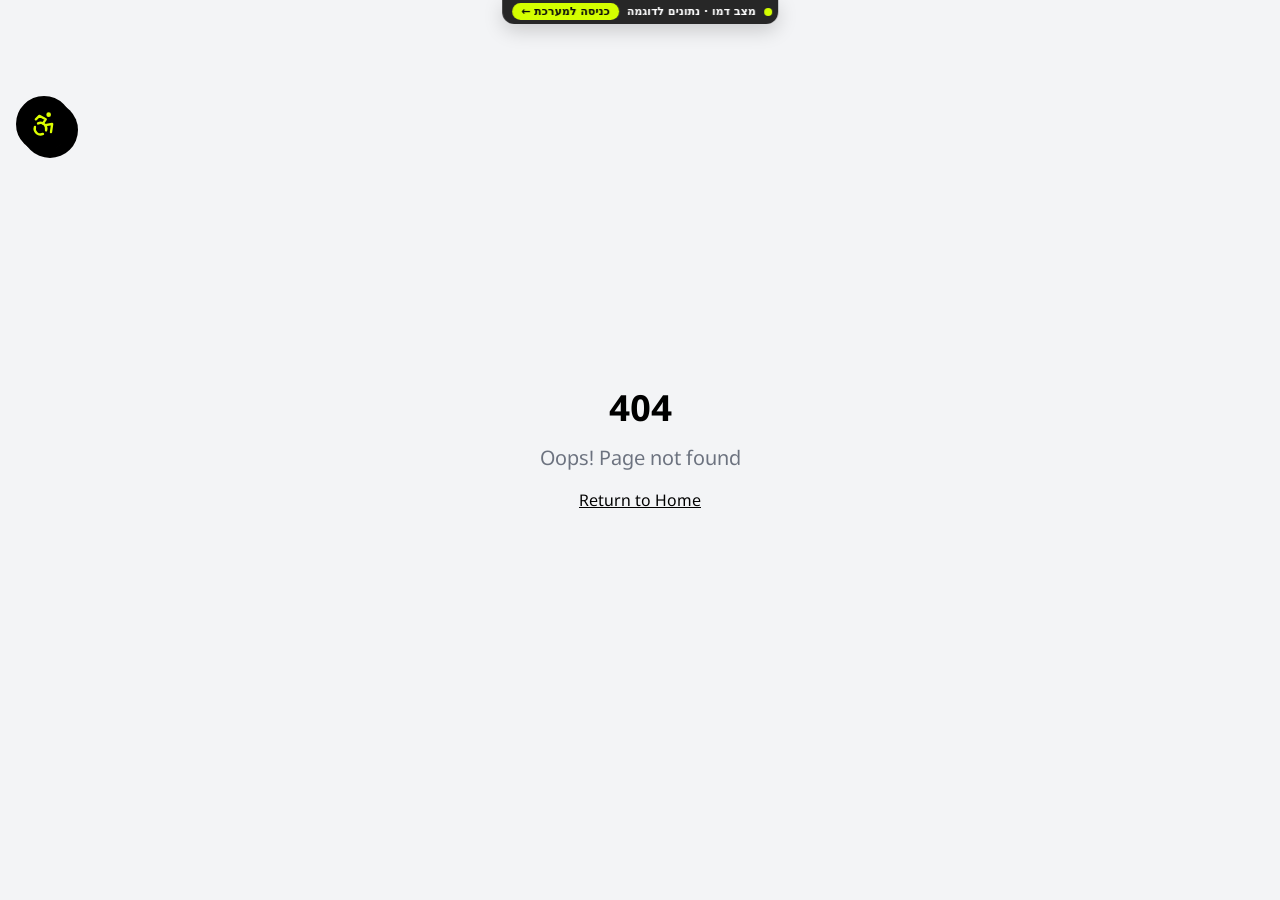
==== commit 569fda73: "חי demo (redesign/hai 3b9a8d9) + /design/hai prototype" ====
--- a/index.html
+++ b/index.html
@@ -1,8 +1,36 @@
-<!doctype html><html lang="he" dir="rtl"><head><meta charset="utf-8"><meta name="viewport" content="width=device-width,initial-scale=1"><title>DNA STUDIO — רעיון אחד. כל מה שצריך כדי להזיז אותו.</title><meta name="description" content="DNA STUDIO מחברת אסטרטגיה, קריאייטיב, סרטים, מדיה ואתרים למהלך אחד שמקדם את העסק."><link rel="icon" href="data:image/svg+xml,%3Csvg xmlns='http://www.w3.org/2000/svg' viewBox='0 0 64 64'%3E%3Crect width='64' height='64' rx='14' fill='%23c1ff72'/%3E%3Ctext x='32' y='44' text-anchor='middle' font-family='Arial' font-weight='900' font-size='39'%3ED%3C/text%3E%3C/svg%3E"><link rel="stylesheet" href="style.css"><meta name="robots" content="noindex,nofollow,noarchive"></head><body>
-<a class="skip" href="#main">דלגו לתוכן</a><header id="header"><a href="#" class="brand" aria-label="DNA Studio — הבית"><img src="assets/logo.png" alt="DNA STUDIO"></a><nav aria-label="ניווט ראשי"><a href="#solutions">מה אנחנו עושים</a><a href="#work">עבודות</a><a href="#approach">הגישה שלנו</a><a href="#about">מי אנחנו</a></nav><a class="pill contact-top" href="#contact">בואו נדבר <span><svg class="icon" width="24" height="24" viewBox="0 0 24 24" fill="none" stroke="currentColor" stroke-width="1.5" stroke-linecap="round" stroke-linejoin="round" aria-hidden="true"><path d="M6 18 18 6M6 6h12v12"/></svg></span></a><button class="menu-button" aria-expanded="false" aria-controls="mobile-menu">תפריט <span><svg class="icon" width="24" height="24" viewBox="0 0 24 24" fill="none" stroke="currentColor" stroke-width="1.5" stroke-linecap="round" stroke-linejoin="round" aria-hidden="true"><path d="M4 8h16M4 16h16"/></svg></span></button></header>
-<div id="mobile-menu" hidden><a href="#solutions">מה אנחנו עושים</a><a href="#work">עבודות</a><a href="#approach">הגישה שלנו</a><a href="#about">מי אנחנו</a><a href="#contact">בואו נדבר</a></div>
-<main id="main"><section class="hero-track"><div class="hero"><div class="reel-label right">ככה זה</div><div class="reel-label left">נראה אצלנו.</div><div class="hero-media"><video id="opening-video" autoplay muted loop playsinline preload="metadata" poster="assets/hero.webp"><source src="assets/reel.mp4" type="video/mp4"></video><div class="shade"></div></div><div class="hero-copy"><div><div class="hero-kicker">DNA STUDIO / קריאייטיב · פרסום · טכנולוגיה</div><h1><span>רעיון אחד.</span><span>כל מה שצריך<br class="hero-mobile-break"> כדי להזיז אותו.</span></h1><p class="hero-description">אסטרטגיה, קריאייטיב, מדיה, אתרים ומערכות.<br>צוות אחד שמחבר את הכול סביב מה שהעסק צריך עכשיו.</p></div><div class="hero-actions"><a class="pill" href="#contact">בואו נדבר <span><svg class="icon" width="24" height="24" viewBox="0 0 24 24" fill="none" stroke="currentColor" stroke-width="1.5" stroke-linecap="round" stroke-linejoin="round" aria-hidden="true"><path d="M6 18 18 6M6 6h12v12"/></svg></span></a><a class="text-link" href="#work">ראו עבודות <svg class="icon" width="24" height="24" viewBox="0 0 24 24" fill="none" stroke="currentColor" stroke-width="1.5" stroke-linecap="round" stroke-linejoin="round" aria-hidden="true"><path d="M6 18 18 6M6 6h12v12"/></svg></a></div></div><button class="play-reel opening-play" aria-label="צפייה בסרטון עם סאונד"><svg class="icon" width="24" height="24" viewBox="0 0 24 24" fill="none" stroke="currentColor" stroke-width="1.5" stroke-linejoin="round" aria-hidden="true"><path d="m9 5 11 7-11 7Z"/></svg></button><div class="hero-bottom"><span>CREATIVE · MEDIA · TECHNOLOGY</span><span>גללו לגלות</span></div></div></section><section class="clients section" aria-label="מותגים שעבדנו איתם"><span class="eyebrow">בין המותגים שעבדנו איתם</span><div class="client-logos"><div class="client-mark client-sacara"><img src="assets/clients/sacara.png" alt="SACARA" width="180" height="100" loading="lazy" decoding="async"></div><div class="client-mark client-bfresh"><img src="assets/clients/bfresh.jpg" alt="B-FRESH" width="180" height="100" loading="lazy" decoding="async"></div><div class="client-mark client-framebuds"><img src="assets/clients/framebuds.svg" alt="FRAMEBUDS" width="180" height="100" loading="lazy" decoding="async"></div><div class="client-mark client-infinity"><img src="assets/clients/infinity.png" alt="INFINITY HOME" width="180" height="100" loading="lazy" decoding="async"></div><div class="client-mark client-changan"><img src="assets/clients/changan.png" alt="CHANGAN" width="180" height="100" loading="lazy" decoding="async"></div><div class="client-mark client-dermapam"><img src="assets/clients/dermapam.webp" alt="DERMA PAM" width="180" height="100" loading="lazy" decoding="async"></div><div class="client-mark client-queen"><img src="assets/clients/queen.jpeg" alt="QUEEN BY DERMA PAM" width="180" height="100" loading="lazy" decoding="async"></div><div class="client-mark client-text"><span>מפתן</span></div><div class="client-mark client-bershka"><img src="assets/clients/bershka.jpg" alt="BERSHKA" width="180" height="100" loading="lazy" decoding="async"></div><div class="client-mark client-esh"><img src="assets/clients/esh.png" alt="ESH" width="180" height="100" loading="lazy" decoding="async"></div><div class="client-mark client-text"><span>NADIR</span></div><div class="client-mark client-nespresso"><img src="assets/clients/nespresso.png" alt="NESPRESSO" width="180" height="100" loading="lazy" decoding="async"></div></div></section><section class="work section" id="work" data-header-theme="dark"><div class="section-line"><h2>עבודות נבחרות.</h2><span>רעיון. ביצוע. בעולם האמיתי.</span></div><div class="featured-projects"><article class="featured-project"><div class="project-heading"><div><span class="eyebrow" dir="ltr">ESH / פרויקט נבחר</span><h3>עולם שלם. בלי יום צילום.</h3><p>מה עשינו: קמפיין · קריאייטיב · סרט</p></div><button class="text-link" data-project="esh">לצפייה בפרויקט <svg class="icon" width="24" height="24" viewBox="0 0 24 24" fill="none" stroke="currentColor" stroke-width="1.5" stroke-linecap="round" stroke-linejoin="round" aria-hidden="true"><path d="M6 18 18 6M6 6h12v12"/></svg></button></div><button class="project-media media-reveal" data-project="esh" aria-label="לצפייה בפרויקט ESH"><video muted loop playsinline preload="none" poster="assets/hero.webp" class="work-video"><source src="assets/reel.mp4" type="video/mp4"></video></button></article><article class="featured-project"><div class="project-heading"><div><span class="eyebrow" dir="ltr">INFINITY HOME / פרויקט נבחר</span><h3>חופשה שמתחילה כבר באתר.</h3><p>מה עשינו: אתר · חוויה דיגיטלית</p></div><button class="text-link" data-project="infinity">לצפייה בפרויקט <svg class="icon" width="24" height="24" viewBox="0 0 24 24" fill="none" stroke="currentColor" stroke-width="1.5" stroke-linecap="round" stroke-linejoin="round" aria-hidden="true"><path d="M6 18 18 6M6 6h12v12"/></svg></button></div><button class="project-media media-reveal" data-project="infinity" aria-label="לצפייה בפרויקט INFINITY HOME"><img src="assets/infinityhom.webp" alt="INFINITY HOME — צילום מסך של האתר" width="1200" height="833" loading="lazy"></button></article><article class="featured-project"><div class="project-heading"><div><span class="eyebrow" dir="ltr">VINOA / פרויקט עצמי</span><h3>הסאונד מקבל במה.</h3><p>מה עשינו: אתר · מוזיקה</p></div><button class="text-link" data-project="vinoa">לצפייה בפרויקט <svg class="icon" width="24" height="24" viewBox="0 0 24 24" fill="none" stroke="currentColor" stroke-width="1.5" stroke-linecap="round" stroke-linejoin="round" aria-hidden="true"><path d="M6 18 18 6M6 6h12v12"/></svg></button></div><button class="project-media media-reveal" data-project="vinoa" aria-label="לצפייה בפרויקט VINOA"><img src="assets/vinoa.webp" alt="VINOA — צילום מסך של האתר" width="1200" height="833" loading="lazy"></button></article><article class="featured-project"><div class="project-heading"><div><span class="eyebrow" dir="ltr">SILVIA OHAYON / פרויקט נבחר</span><h3>מקום להיכרות. מרחב לאמון.</h3><p>מה עשינו: אתר מותג</p></div><button class="text-link" data-project="silvia">לצפייה בפרויקט <svg class="icon" width="24" height="24" viewBox="0 0 24 24" fill="none" stroke="currentColor" stroke-width="1.5" stroke-linecap="round" stroke-linejoin="round" aria-hidden="true"><path d="M6 18 18 6M6 6h12v12"/></svg></button></div><button class="project-media media-reveal" data-project="silvia" aria-label="לצפייה בפרויקט SILVIA OHAYON"><img src="assets/silviaohayon.webp" alt="SILVIA OHAYON — צילום מסך של האתר" width="1200" height="833" loading="lazy"></button></article><article class="featured-project"><div class="project-heading"><div><span class="eyebrow" dir="ltr">FRAMEBUDS / פרויקט נבחר</span><h3>מוצר חדש. חוויה ברורה.</h3><p>מה עשינו: אתר · חוויית מוצר</p></div><button class="text-link" data-project="framebuds">לצפייה בפרויקט <svg class="icon" width="24" height="24" viewBox="0 0 24 24" fill="none" stroke="currentColor" stroke-width="1.5" stroke-linecap="round" stroke-linejoin="round" aria-hidden="true"><path d="M6 18 18 6M6 6h12v12"/></svg></button></div><button class="project-media media-reveal" data-project="framebuds" aria-label="לצפייה בפרויקט FRAMEBUDS"><img src="assets/framebuds.webp" alt="FRAMEBUDS — צילום מסך של האתר" width="1200" height="833" loading="lazy"></button></article></div><div class="web-work-index"><h3>עוד חוויות שבנינו.</h3><div class="web-project-list"><button class="web-project-link" data-project="juice"><span><strong>JUICE</strong><small>סטודיו קריאייטיב</small></span><svg class="icon" width="24" height="24" viewBox="0 0 24 24" fill="none" stroke="currentColor" stroke-width="1.5" stroke-linecap="round" stroke-linejoin="round" aria-hidden="true"><path d="M6 18 18 6M6 6h12v12"/></svg></button><button class="web-project-link" data-project="solaire"><span><strong>SOLAIRE</strong><small>משקפיים · מסחר מקוון</small></span><svg class="icon" width="24" height="24" viewBox="0 0 24 24" fill="none" stroke="currentColor" stroke-width="1.5" stroke-linecap="round" stroke-linejoin="round" aria-hidden="true"><path d="M6 18 18 6M6 6h12v12"/></svg></button><button class="web-project-link" data-project="shamayim"><span><strong>SHAMAYIM</strong><small>אדריכלות · אור טבעי</small></span><svg class="icon" width="24" height="24" viewBox="0 0 24 24" fill="none" stroke="currentColor" stroke-width="1.5" stroke-linecap="round" stroke-linejoin="round" aria-hidden="true"><path d="M6 18 18 6M6 6h12v12"/></svg></button><button class="web-project-link" data-project="resonate"><span><strong>RESONATE</strong><small>אקוסטיקה · עיצוב מוצר</small></span><svg class="icon" width="24" height="24" viewBox="0 0 24 24" fill="none" stroke="currentColor" stroke-width="1.5" stroke-linecap="round" stroke-linejoin="round" aria-hidden="true"><path d="M6 18 18 6M6 6h12v12"/></svg></button><button class="web-project-link" data-project="solene"><span><strong>SOLENE</strong><small>משקפיים · חוויית מותג</small></span><svg class="icon" width="24" height="24" viewBox="0 0 24 24" fill="none" stroke="currentColor" stroke-width="1.5" stroke-linecap="round" stroke-linejoin="round" aria-hidden="true"><path d="M6 18 18 6M6 6h12v12"/></svg></button><button class="web-project-link" data-project="eshweb"><span><strong>ESH</strong><small>טיפוח גברי · מסחר מקוון</small></span><svg class="icon" width="24" height="24" viewBox="0 0 24 24" fill="none" stroke="currentColor" stroke-width="1.5" stroke-linecap="round" stroke-linejoin="round" aria-hidden="true"><path d="M6 18 18 6M6 6h12v12"/></svg></button><button class="web-project-link" data-project="match"><span><strong>MATCH</strong><small>נדל״ן · חוויית חיפוש</small></span><svg class="icon" width="24" height="24" viewBox="0 0 24 24" fill="none" stroke="currentColor" stroke-width="1.5" stroke-linecap="round" stroke-linejoin="round" aria-hidden="true"><path d="M6 18 18 6M6 6h12v12"/></svg></button><button class="web-project-link" data-project="gavon"><span><strong>גוון / GAVON</strong><small>ביוטי · חוויית מוצר</small></span><svg class="icon" width="24" height="24" viewBox="0 0 24 24" fill="none" stroke="currentColor" stroke-width="1.5" stroke-linecap="round" stroke-linejoin="round" aria-hidden="true"><path d="M6 18 18 6M6 6h12v12"/></svg></button></div></div></section><section class="solutions section" id="solutions"><div class="section-line"><span>01 / היכולות שלנו</span><span>מחוברים. מהרעיון לתוצאה.</span></div><div class="cloud"><h2>מחברים<br><em>רעיונות<br>לעסקים.</em></h2><a class="orbit o1" href="#service-brand"><div class="cap-disc"><strong>מיתוג</strong></div><span>זהות / שפה / מסר</span></a><a class="orbit o2" href="#service-creative"><div class="cap-disc"><strong>קריאייטיב<br>וסרטים</strong><video class="cap-sample" muted loop playsinline preload="none" poster="assets/hero.webp"><source src="assets/reel.mp4" type="video/mp4"></video></div><span>קונספט / תוכן / הפקה</span></a><a class="orbit o3" href="#service-media"><div class="cap-disc"><strong>קמפיינים<br>ופרסום</strong><video class="cap-sample" muted loop playsinline preload="none" poster="assets/hero.webp"><source src="assets/reel.mp4" type="video/mp4"></video></div><span>מסר / מדיה / מדידה</span></a><a class="orbit o4" href="#service-web"><div class="cap-disc"><strong>אתרים<br>ודפי נחיתה</strong><img class="cap-sample" src="assets/infinityhom.webp" alt="" loading="lazy"></div><span>תוכן / עיצוב / פיתוח</span></a><a class="orbit o5" href="#service-sound"><div class="cap-disc"><strong>סאונד<br>ומוזיקה</strong><img class="cap-sample" src="assets/vinoa.webp" alt="" loading="lazy"></div><span>מוזיקה / קריינות / סאונד</span></a><a class="orbit o6" href="#service-ai"><div class="cap-disc"><strong>מערכות<br>ואוטומציות</strong></div><span>תהליכים / חיבורים / AI</span></a></div><div class="service-list"><details id="service-media"><summary><small>01</small>קמפיינים ופרסום<span><svg class="icon" width="24" height="24" viewBox="0 0 24 24" fill="none" stroke="currentColor" stroke-width="1.5" stroke-linecap="round" stroke-linejoin="round" aria-hidden="true"><path d="M12 5v14M5 12h14"/></svg></span></summary><div class="service-content"><p>מסר חד, קריאייטיב נכון ומדיה שעובדים יחד סביב המטרה.</p><figure><video controls playsinline preload="none" poster="assets/hero.webp"><source src="assets/reel.mp4" type="video/mp4"></video><figcaption>ESH / סרט מתוך תיק העבודות</figcaption></figure></div></details><details id="service-creative"><summary><small>02</small>קריאייטיב וסרטים<span><svg class="icon" width="24" height="24" viewBox="0 0 24 24" fill="none" stroke="currentColor" stroke-width="1.5" stroke-linecap="round" stroke-linejoin="round" aria-hidden="true"><path d="M12 5v14M5 12h14"/></svg></span></summary><div class="service-content"><p>מרעיון שאי אפשר להתעלם ממנו ועד הפריים האחרון.</p><figure><video controls playsinline preload="none" poster="assets/hero.webp"><source src="assets/reel.mp4" type="video/mp4"></video><figcaption>ESH / סרט מתוך תיק העבודות</figcaption></figure></div></details><details id="service-brand"><summary><small>03</small>מיתוג<span><svg class="icon" width="24" height="24" viewBox="0 0 24 24" fill="none" stroke="currentColor" stroke-width="1.5" stroke-linecap="round" stroke-linejoin="round" aria-hidden="true"><path d="M12 5v14M5 12h14"/></svg></span></summary><div class="service-content"><p>זהות ברורה שמחברת את מה שאתם עושים לאיך שזוכרים אתכם.</p><figure><img src="assets/vinoa.webp" alt="צילום מסך מתוך תיק העבודות של DNA" width="1200" height="833" loading="lazy"><figcaption>אתר מתוך תיק העבודות של DNA</figcaption></figure></div></details><details id="service-web"><summary><small>04</small>אתרים ודפי נחיתה<span><svg class="icon" width="24" height="24" viewBox="0 0 24 24" fill="none" stroke="currentColor" stroke-width="1.5" stroke-linecap="round" stroke-linejoin="round" aria-hidden="true"><path d="M12 5v14M5 12h14"/></svg></span></summary><div class="service-content"><p>חוויה דיגיטלית שמחברת בין עניין לצעד הבא.</p><figure><img src="assets/infinityhom.webp" alt="צילום מסך מתוך תיק העבודות של DNA" width="1200" height="833" loading="lazy"><figcaption>אתר מתוך תיק העבודות של DNA</figcaption></figure></div></details><details id="service-ai"><summary><small>05</small>מערכות ואוטומציות<span><svg class="icon" width="24" height="24" viewBox="0 0 24 24" fill="none" stroke="currentColor" stroke-width="1.5" stroke-linecap="round" stroke-linejoin="round" aria-hidden="true"><path d="M12 5v14M5 12h14"/></svg></span></summary><div class="service-content"><p>פחות עבודה ידנית. יותר דברים שקורים בזמן.</p><a class="service-os-link text-link" href="#dna-os">איך עובדים עם DNA OS <svg class="icon" width="24" height="24" viewBox="0 0 24 24" fill="none" stroke="currentColor" stroke-width="1.5" stroke-linecap="round" stroke-linejoin="round" aria-hidden="true"><path d="M6 18 18 6M6 6h12v12"/></svg></a></div></details><details id="service-sound"><summary><small>06</small>סאונד, מוזיקה וקריינות<span><svg class="icon" width="24" height="24" viewBox="0 0 24 24" fill="none" stroke="currentColor" stroke-width="1.5" stroke-linecap="round" stroke-linejoin="round" aria-hidden="true"><path d="M12 5v14M5 12h14"/></svg></span></summary><div class="service-content"><p>מוזיקה, קריינות ועיצוב סאונד שנותנים למותג קול משלו.</p><figure><video controls playsinline preload="none" poster="assets/hero.webp"><source src="assets/reel.mp4" type="video/mp4"></video><figcaption>ESH / סרט מתוך תיק העבודות</figcaption></figure></div></details></div></section>
-<section class="about section" id="about" data-header-theme="light"><div class="founder-label"><span>DNA / מי אנחנו</span><p>חשיבה רחבה.<br>עבודה אישית.</p></div><div class="founder-copy"><h2>DNA נולד מתוך חזון משותף.</h2><p>רצינו לבנות את הסטודיו שאנחנו בעצמנו היינו רוצים לעבוד איתו. כזה שמבין את העסק, חושב יחד איתך, מחבר את כל החלקים ובסוף גם גורם לדברים לקרות.</p><div class="founder-names">דין וינו <span>/</span> נועה מירזאי</div></div></section><section class="approach section" id="approach"><div class="section-line"><h2>מחשבה שהופכת לעשייה.</h2><span>03 / הדרך שלנו</span></div><div class="steps"><article><span>01 / היכרות</span><h3>מבינים מה<br>באמת צריך.</h3></article><article><span>02 / כיוון</span><h3>מחברים מסר,<br>רעיון ותוכנית.</h3></article><article><span>03 / ביצוע</span><h3>מוציאים את זה<br>לעולם.</h3></article><article><span>04 / שיפור</span><h3>רואים מה קורה.<br>עושים טוב יותר.</h3></article></div></section>
-<section class="dna-os section" id="dna-os" data-header-theme="light"><span class="eyebrow">DNA OS / חלק מהעבודה איתנו</span><h2>לא צריך לחכות לסוף החודש<br>כדי להבין מה קורה בשיווק.</h2><p>כל לקוח של DNA מקבל מקום אחד לראות מה רץ, על מה עובדים, מה למדנו ומה הצעד הבא.</p></section><section class="reel-track" data-header-theme="light"><div class="reel-stage"><div class="reel-heading"><h2><span>ככה זה</span><span>נראה אצלנו.</span></h2></div><div class="reel-media"><video id="hero-video" muted loop playsinline preload="none" poster="assets/hero.webp"><source src="assets/reel.mp4" type="video/mp4"></video><button class="play-reel" aria-label="צפייה בסרטון עם סאונד"><svg class="icon" width="24" height="24" viewBox="0 0 24 24" fill="none" stroke="currentColor" stroke-width="1.5" stroke-linecap="round" stroke-linejoin="round" aria-hidden="true"><path d="m9 5 11 7-11 7Z"/></svg></button></div><span class="reel-caption">ESH / קמפיין אופנה · קריאייטיב · הפקת AI</span></div></section><section class="contact section" id="contact"><h2>יש משהו בעסק<br>שצריך לזוז?</h2><a class="pill dark big" href="https://wa.me/972525979520" target="_blank" rel="noopener">בואו נזיז אותו <span><svg class="icon" width="24" height="24" viewBox="0 0 24 24" fill="none" stroke="currentColor" stroke-width="1.5" stroke-linecap="round" stroke-linejoin="round" aria-hidden="true"><path d="M6 18 18 6M6 6h12v12"/></svg></span></a></section>
-<footer class="section" data-header-theme="dark"><div class="footer-top"><div><h3>כל רעיון טוב מתחיל בשיחה.</h3><a href="mailto:deenv7@gmail.com">deenv7@gmail.com</a><a href="tel:+972525979520" dir="ltr">052-597-9520</a></div><nav aria-label="קישורי פוטר"><a href="#work">עבודות</a><a href="#about">מי אנחנו</a><a href="#contact">בואו נדבר</a></nav></div><div class="footer-word" dir="ltr">DNA STUDIO</div><div class="footer-bottom"><span>© 2026 DNA STUDIO</span><span>קריאייטיב · פרסום · טכנולוגיה</span><a href="#">חזרה למעלה</a></div></footer></main>
-<dialog id="project-dialog"><button class="close-dialog" aria-label="סגירה"><svg class="icon" width="24" height="24" viewBox="0 0 24 24" fill="none" stroke="currentColor" stroke-width="1.5" stroke-linecap="round" stroke-linejoin="round" aria-hidden="true"><path d="m6 6 12 12M6 18 18 6"/></svg></button><div id="dialog-content"></div></dialog><script src="app.js"></script></body></html>
+<!doctype html>
+<html lang="he" dir="rtl">
+  <head>
+    <meta charset="UTF-8" />
+    <meta name="viewport" content="width=device-width, initial-scale=1.0" />
+    <!-- Security headers (browser-level; complement server headers) -->
+    <meta http-equiv="X-Content-Type-Options" content="nosniff" />
+    <meta name="referrer" content="strict-origin-when-cross-origin" />
+    <meta http-equiv="Permissions-Policy" content="geolocation=(), microphone=(self), camera=()" />
+    <title>הקמפיינר | המוח הדיגיטלי שמביא לקוחות</title>
+    <meta name="description" content="הקמפיינר - המוח הדיגיטלי שמייצר לכם כסף 24/7. מערכת AI לניהול קמפיינים והבאת לידים באופן אוטומטי.">
+    <meta name="author" content="הקמפיינר" />
+
+    
+    
+    <meta property="og:type" content="website" />
+    <meta property="og:image" content="https://eriks.co.il/wp-content/uploads/2025/12/ChatGPT-Image-Dec-20-2025-01_39_18-PM.png">
+
+    <meta name="twitter:card" content="summary_large_image" />
+    <meta name="twitter:image" content="https://eriks.co.il/wp-content/uploads/2025/12/ChatGPT-Image-Dec-20-2025-01_39_18-PM.png">
+
+    <link rel="preconnect" href="https://fonts.googleapis.com">
+    <link rel="preconnect" href="https://fonts.gstatic.com" crossorigin>
+    <link href="https://fonts.googleapis.com/css2?family=Karantina:wght@300;400;700&family=Noto+Sans+Hebrew:wght@400;500;600;700;800;900&display=swap" rel="stylesheet">
+    <meta property="og:title" content="הקמפיינר | המוח הדיגיטלי שמביא לקוחות">
+  <meta name="twitter:title" content="הקמפיינר | המוח הדיגיטלי שמביא לקוחות">
+  <meta property="og:description" content="הקמפיינר - המוח הדיגיטלי שמייצר לכם כסף 24/7. מערכת AI לניהול קמפיינים והבאת לידים באופן אוטומטי.">
+  <meta name="twitter:description" content="הקמפיינר - המוח הדיגיטלי שמייצר לכם כסף 24/7. מערכת AI לניהול קמפיינים והבאת לידים באופן אוטומטי.">
+  <script type="module" crossorigin src="/assets/index-DhYGRJPy.js"></script>
+  <link rel="stylesheet" crossorigin href="/assets/index-eLy4hyPq.css">
+</head>
+
+  <body>
+    <div id="root"></div>
+  </body>
+</html>
--- a/assets/index-eLy4hyPq.css
+++ b/assets/index-eLy4hyPq.css
@@ -0,0 +1 @@
+*,:before,:after{--tw-border-spacing-x: 0;--tw-border-spacing-y: 0;--tw-translate-x: 0;--tw-translate-y: 0;--tw-rotate: 0;--tw-skew-x: 0;--tw-skew-y: 0;--tw-scale-x: 1;--tw-scale-y: 1;--tw-pan-x: ;--tw-pan-y: ;--tw-pinch-zoom: ;--tw-scroll-snap-strictness: proximity;--tw-gradient-from-position: ;--tw-gradient-via-position: ;--tw-gradient-to-position: ;--tw-ordinal: ;--tw-slashed-zero: ;--tw-numeric-figure: ;--tw-numeric-spacing: ;--tw-numeric-fraction: ;--tw-ring-inset: ;--tw-ring-offset-width: 0px;--tw-ring-offset-color: #fff;--tw-ring-color: rgb(59 130 246 / .5);--tw-ring-offset-shadow: 0 0 #0000;--tw-ring-shadow: 0 0 #0000;--tw-shadow: 0 0 #0000;--tw-shadow-colored: 0 0 #0000;--tw-blur: ;--tw-brightness: ;--tw-contrast: ;--tw-grayscale: ;--tw-hue-rotate: ;--tw-invert: ;--tw-saturate: ;--tw-sepia: ;--tw-drop-shadow: ;--tw-backdrop-blur: ;--tw-backdrop-brightness: ;--tw-backdrop-contrast: ;--tw-backdrop-grayscale: ;--tw-backdrop-hue-rotate: ;--tw-backdrop-invert: ;--tw-backdrop-opacity: ;--tw-backdrop-saturate: ;--tw-backdrop-sepia: ;--tw-contain-size: ;--tw-contain-layout: ;--tw-contain-paint: ;--tw-contain-style: }::backdrop{--tw-border-spacing-x: 0;--tw-border-spacing-y: 0;--tw-translate-x: 0;--tw-translate-y: 0;--tw-rotate: 0;--tw-skew-x: 0;--tw-skew-y: 0;--tw-scale-x: 1;--tw-scale-y: 1;--tw-pan-x: ;--tw-pan-y: ;--tw-pinch-zoom: ;--tw-scroll-snap-strictness: proximity;--tw-gradient-from-position: ;--tw-gradient-via-position: ;--tw-gradient-to-position: ;--tw-ordinal: ;--tw-slashed-zero: ;--tw-numeric-figure: ;--tw-numeric-spacing: ;--tw-numeric-fraction: ;--tw-ring-inset: ;--tw-ring-offset-width: 0px;--tw-ring-offset-color: #fff;--tw-ring-color: rgb(59 130 246 / .5);--tw-ring-offset-shadow: 0 0 #0000;--tw-ring-shadow: 0 0 #0000;--tw-shadow: 0 0 #0000;--tw-shadow-colored: 0 0 #0000;--tw-blur: ;--tw-brightness: ;--tw-contrast: ;--tw-grayscale: ;--tw-hue-rotate: ;--tw-invert: ;--tw-saturate: ;--tw-sepia: ;--tw-drop-shadow: ;--tw-backdrop-blur: ;--tw-backdrop-brightness: ;--tw-backdrop-contrast: ;--tw-backdrop-grayscale: ;--tw-backdrop-hue-rotate: ;--tw-backdrop-invert: ;--tw-backdrop-opacity: ;--tw-backdrop-saturate: ;--tw-backdrop-sepia: ;--tw-contain-size: ;--tw-contain-layout: ;--tw-contain-paint: ;--tw-contain-style: }*,:before,:after{box-sizing:border-box;border-width:0;border-style:solid;border-color:#e5e7eb}:before,:after{--tw-content: ""}html,:host{line-height:1.5;-webkit-text-size-adjust:100%;-moz-tab-size:4;-o-tab-size:4;tab-size:4;font-family:ui-sans-serif,system-ui,sans-serif,"Apple Color Emoji","Segoe UI Emoji",Segoe UI Symbol,"Noto Color Emoji";font-feature-settings:normal;font-variation-settings:normal;-webkit-tap-highlight-color:transparent}body{margin:0;line-height:inherit}hr{height:0;color:inherit;border-top-width:1px}abbr:where([title]){-webkit-text-decoration:underline dotted;text-decoration:underline dotted}h1,h2,h3,h4,h5,h6{font-size:inherit;font-weight:inherit}a{color:inherit;text-decoration:inherit}b,strong{font-weight:bolder}code,kbd,samp,pre{font-family:ui-monospace,SFMono-Regular,Menlo,Monaco,Consolas,Liberation Mono,Courier New,monospace;font-feature-settings:normal;font-variation-settings:normal;font-size:1em}small{font-size:80%}sub,sup{font-size:75%;line-height:0;position:relative;vertical-align:baseline}sub{bottom:-.25em}sup{top:-.5em}table{text-indent:0;border-color:inherit;border-collapse:collapse}button,input,optgroup,select,textarea{font-family:inherit;font-feature-settings:inherit;font-variation-settings:inherit;font-size:100%;font-weight:inherit;line-height:inherit;letter-spacing:inherit;color:inherit;margin:0;padding:0}button,select{text-transform:none}button,input:where([type=button]),input:where([type=reset]),input:where([type=submit]){-webkit-appearance:button;background-color:transparent;background-image:none}:-moz-focusring{outline:auto}:-moz-ui-invalid{box-shadow:none}progress{vertical-align:baseline}::-webkit-inner-spin-button,::-webkit-outer-spin-button{height:auto}[type=search]{-webkit-appearance:textfield;outline-offset:-2px}::-webkit-search-decoration{-webkit-appearance:none}::-webkit-file-upload-button{-webkit-appearance:button;font:inherit}summary{display:list-item}blockquote,dl,dd,h1,h2,h3,h4,h5,h6,hr,figure,p,pre{margin:0}fieldset{margin:0;padding:0}legend{padding:0}ol,ul,menu{list-style:none;margin:0;padding:0}dialog{padding:0}textarea{resize:vertical}input::-moz-placeholder,textarea::-moz-placeholder{opacity:1;color:#9ca3af}input::placeholder,textarea::placeholder{opacity:1;color:#9ca3af}button,[role=button]{cursor:pointer}:disabled{cursor:default}img,svg,video,canvas,audio,iframe,embed,object{display:block;vertical-align:middle}img,video{max-width:100%;height:auto}[hidden]:where(:not([hidden=until-found])){display:none}:root{--background: 0 0% 100%;--foreground: 0 0% 0%;--card: 0 0% 100%;--card-foreground: 0 0% 0%;--popover: 0 0% 100%;--popover-foreground: 0 0% 0%;--primary: 0 0% 0%;--primary-foreground: 68 100% 50%;--secondary: 220 14% 96%;--secondary-foreground: 0 0% 0%;--muted: 220 14% 96%;--muted-foreground: 220 8% 46%;--accent: 68 100% 50%;--accent-foreground: 0 0% 0%;--destructive: 0 84% 60%;--destructive-foreground: 0 0% 100%;--success: 142 71% 45%;--success-foreground: 0 0% 100%;--warning: 38 92% 50%;--warning-foreground: 0 0% 0%;--border: 0 0% 0%;--input: 0 0% 0%;--ring: 68 100% 50%;--radius: 0px;--sidebar-background: 0 0% 100%;--sidebar-foreground: 0 0% 0%;--sidebar-primary: 0 0% 0%;--sidebar-primary-foreground: 68 100% 50%;--sidebar-accent: 68 100% 50%;--sidebar-accent-foreground: 0 0% 0%;--sidebar-border: 0 0% 0%;--sidebar-ring: 68 100% 50%;--whatsapp: 142 70% 49%;--whatsapp-dark: 142 70% 35%}.dark{--background: 0 0% 5%;--foreground: 0 0% 98%;--card: 0 0% 5%;--card-foreground: 0 0% 98%;--popover: 0 0% 5%;--popover-foreground: 0 0% 98%;--primary: 0 0% 98%;--primary-foreground: 0 0% 0%;--secondary: 0 0% 15%;--secondary-foreground: 0 0% 98%;--muted: 0 0% 15%;--muted-foreground: 0 0% 64%;--accent: 68 100% 50%;--accent-foreground: 0 0% 0%;--destructive: 0 62% 30%;--destructive-foreground: 0 0% 98%;--border: 0 0% 20%;--input: 0 0% 20%;--ring: 68 100% 50%;--sidebar-background: 0 0% 6%;--sidebar-foreground: 0 0% 96%;--sidebar-primary: 68 100% 50%;--sidebar-primary-foreground: 0 0% 0%;--sidebar-accent: 0 0% 15%;--sidebar-accent-foreground: 0 0% 96%;--sidebar-border: 0 0% 15%;--sidebar-ring: 68 100% 50%}*{border-color:hsl(var(--border))}html[dir=rtl],body[dir=rtl]{direction:rtl}html[dir=ltr],body[dir=ltr]{direction:ltr}body{background-color:hsl(var(--background));font-family:Noto Sans Hebrew,sans-serif;color:hsl(var(--foreground));-webkit-font-smoothing:antialiased;-moz-osx-font-smoothing:grayscale}.shadow-hard{box-shadow:6px 6px hsl(var(--primary))}.shadow-hard-accent{box-shadow:6px 6px hsl(var(--accent))}.shadow-hard-lg{box-shadow:10px 10px hsl(var(--primary))}.bg-grid-tech{background-image:linear-gradient(to right,hsl(var(--border) / .1) 1px,transparent 1px),linear-gradient(to bottom,hsl(var(--border) / .1) 1px,transparent 1px);background-size:40px 40px}.sr-only{position:absolute;width:1px;height:1px;padding:0;margin:-1px;overflow:hidden;clip:rect(0,0,0,0);white-space:nowrap;border-width:0}.pointer-events-none{pointer-events:none}.pointer-events-auto{pointer-events:auto}.\!visible{visibility:visible!important}.visible{visibility:visible}.invisible{visibility:hidden}.collapse{visibility:collapse}.static{position:static}.fixed{position:fixed}.absolute{position:absolute}.relative{position:relative}.sticky{position:sticky}.inset-0{top:0;right:0;bottom:0;left:0}.inset-2{top:.5rem;right:.5rem;bottom:.5rem;left:.5rem}.inset-x-0{left:0;right:0}.inset-y-0{top:0;bottom:0}.-bottom-1{bottom:-.25rem}.-bottom-12{bottom:-3rem}.-left-1{left:-.25rem}.-left-12{left:-3rem}.-left-3{left:-.75rem}.-left-4{left:-1rem}.-right-1{right:-.25rem}.-right-12{right:-3rem}.-right-2{right:-.5rem}.-right-3{right:-.75rem}.-right-4{right:-1rem}.-top-1{top:-.25rem}.-top-12{top:-3rem}.-top-2{top:-.5rem}.-top-2\.5{top:-.625rem}.-top-3{top:-.75rem}.-top-4{top:-1rem}.-top-5{top:-1.25rem}.-top-6{top:-1.5rem}.bottom-0{bottom:0}.bottom-2{bottom:.5rem}.bottom-20{bottom:5rem}.bottom-28{bottom:7rem}.bottom-3{bottom:.75rem}.bottom-4{bottom:1rem}.bottom-6{bottom:1.5rem}.bottom-\[-12px\]{bottom:-12px}.left-0{left:0}.left-1{left:.25rem}.left-1\/2{left:50%}.left-2{left:.5rem}.left-2\.5{left:.625rem}.left-3{left:.75rem}.left-4{left:1rem}.left-6{left:1.5rem}.left-8{left:2rem}.left-\[50\%\]{left:50%}.right-0{right:0}.right-0\.5{right:.125rem}.right-1{right:.25rem}.right-1\/3{right:33.333333%}.right-10{right:2.5rem}.right-2{right:.5rem}.right-2\.5{right:.625rem}.right-3{right:.75rem}.right-4{right:1rem}.right-6{right:1.5rem}.right-\[15px\]{right:15px}.right-\[16px\]{right:16px}.top-0{top:0}.top-0\.5{top:.125rem}.top-1{top:.25rem}.top-1\.5{top:.375rem}.top-1\/2{top:50%}.top-14{top:3.5rem}.top-2{top:.5rem}.top-2\.5{top:.625rem}.top-20{top:5rem}.top-3{top:.75rem}.top-3\.5{top:.875rem}.top-4{top:1rem}.top-5{top:1.25rem}.top-6{top:1.5rem}.top-8{top:2rem}.top-\[1px\]{top:1px}.top-\[50\%\]{top:50%}.top-\[60\%\]{top:60%}.top-full{top:100%}.z-10{z-index:10}.z-20{z-index:20}.z-30{z-index:30}.z-40{z-index:40}.z-50{z-index:50}.z-\[100\]{z-index:100}.z-\[1\]{z-index:1}.z-\[59\]{z-index:59}.z-\[60\]{z-index:60}.z-\[61\]{z-index:61}.col-span-1{grid-column:span 1 / span 1}.col-span-2{grid-column:span 2 / span 2}.col-span-3{grid-column:span 3 / span 3}.m-1{margin:.25rem}.-mx-1{margin-left:-.25rem;margin-right:-.25rem}.-mx-4{margin-left:-1rem;margin-right:-1rem}.-mx-6{margin-left:-1.5rem;margin-right:-1.5rem}.mx-0\.5{margin-left:.125rem;margin-right:.125rem}.mx-1{margin-left:.25rem;margin-right:.25rem}.mx-2{margin-left:.5rem;margin-right:.5rem}.mx-3{margin-left:.75rem;margin-right:.75rem}.mx-3\.5{margin-left:.875rem;margin-right:.875rem}.mx-4{margin-left:1rem;margin-right:1rem}.mx-6{margin-left:1.5rem;margin-right:1.5rem}.mx-auto{margin-left:auto;margin-right:auto}.my-0\.5{margin-top:.125rem;margin-bottom:.125rem}.my-1{margin-top:.25rem;margin-bottom:.25rem}.my-1\.5{margin-top:.375rem;margin-bottom:.375rem}.-ml-4{margin-left:-1rem}.-mt-4{margin-top:-1rem}.-mt-6{margin-top:-1.5rem}.mb-0\.5{margin-bottom:.125rem}.mb-1{margin-bottom:.25rem}.mb-1\.5{margin-bottom:.375rem}.mb-10{margin-bottom:2.5rem}.mb-12{margin-bottom:3rem}.mb-2{margin-bottom:.5rem}.mb-3{margin-bottom:.75rem}.mb-4{margin-bottom:1rem}.mb-5{margin-bottom:1.25rem}.mb-6{margin-bottom:1.5rem}.mb-8{margin-bottom:2rem}.ml-1{margin-left:.25rem}.ml-1\.5{margin-left:.375rem}.ml-2{margin-left:.5rem}.ml-auto{margin-left:auto}.mr-0{margin-right:0}.mr-1{margin-right:.25rem}.mr-2{margin-right:.5rem}.mr-6{margin-right:1.5rem}.mr-auto{margin-right:auto}.ms-1{margin-inline-start:.25rem}.ms-1\.5{margin-inline-start:.375rem}.ms-auto{margin-inline-start:auto}.mt-0{margin-top:0}.mt-0\.5{margin-top:.125rem}.mt-1{margin-top:.25rem}.mt-1\.5{margin-top:.375rem}.mt-12{margin-top:3rem}.mt-16{margin-top:4rem}.mt-2{margin-top:.5rem}.mt-24{margin-top:6rem}.mt-3{margin-top:.75rem}.mt-4{margin-top:1rem}.mt-5{margin-top:1.25rem}.mt-6{margin-top:1.5rem}.mt-8{margin-top:2rem}.mt-auto{margin-top:auto}.line-clamp-1{overflow:hidden;display:-webkit-box;-webkit-box-orient:vertical;-webkit-line-clamp:1}.line-clamp-2{overflow:hidden;display:-webkit-box;-webkit-box-orient:vertical;-webkit-line-clamp:2}.line-clamp-3{overflow:hidden;display:-webkit-box;-webkit-box-orient:vertical;-webkit-line-clamp:3}.line-clamp-6{overflow:hidden;display:-webkit-box;-webkit-box-orient:vertical;-webkit-line-clamp:6}.\!block{display:block!important}.block{display:block}.inline-block{display:inline-block}.inline{display:inline}.flex{display:flex}.inline-flex{display:inline-flex}.table{display:table}.grid{display:grid}.hidden{display:none}.aspect-\[4\/3\]{aspect-ratio:4/3}.aspect-square{aspect-ratio:1 / 1}.aspect-video{aspect-ratio:16 / 9}.size-4{width:1rem;height:1rem}.h-0\.5{height:.125rem}.h-1{height:.25rem}.h-1\.5{height:.375rem}.h-10{height:2.5rem}.h-11{height:2.75rem}.h-12{height:3rem}.h-14{height:3.5rem}.h-16{height:4rem}.h-2{height:.5rem}.h-2\.5{height:.625rem}.h-20{height:5rem}.h-24{height:6rem}.h-28{height:7rem}.h-3{height:.75rem}.h-3\.5{height:.875rem}.h-32{height:8rem}.h-4{height:1rem}.h-48{height:12rem}.h-5{height:1.25rem}.h-6{height:1.5rem}.h-64{height:16rem}.h-7{height:1.75rem}.h-8{height:2rem}.h-9{height:2.25rem}.h-96{height:24rem}.h-\[14px\]{height:14px}.h-\[18px\]{height:18px}.h-\[1px\]{height:1px}.h-\[200px\]{height:200px}.h-\[220px\]{height:220px}.h-\[260px\]{height:260px}.h-\[35vw\]{height:35vw}.h-\[40vw\]{height:40vw}.h-\[52px\]{height:52px}.h-\[55vh\]{height:55vh}.h-\[60vh\]{height:60vh}.h-\[calc\(100vh-80px\)\]{height:calc(100vh - 80px)}.h-\[var\(--radix-navigation-menu-viewport-height\)\]{height:var(--radix-navigation-menu-viewport-height)}.h-\[var\(--radix-select-trigger-height\)\]{height:var(--radix-select-trigger-height)}.h-auto{height:auto}.h-full{height:100%}.h-px{height:1px}.h-screen{height:100vh}.h-svh{height:100svh}.max-h-0{max-height:0px}.max-h-32{max-height:8rem}.max-h-40{max-height:10rem}.max-h-44{max-height:11rem}.max-h-48{max-height:12rem}.max-h-64{max-height:16rem}.max-h-72{max-height:18rem}.max-h-96{max-height:24rem}.max-h-\[180px\]{max-height:180px}.max-h-\[200px\]{max-height:200px}.max-h-\[280px\]{max-height:280px}.max-h-\[300px\]{max-height:300px}.max-h-\[320px\]{max-height:320px}.max-h-\[400px\]{max-height:400px}.max-h-\[480px\]{max-height:480px}.max-h-\[500px\]{max-height:500px}.max-h-\[50vh\]{max-height:50vh}.max-h-\[600px\]{max-height:600px}.max-h-\[70dvh\]{max-height:70dvh}.max-h-\[80vh\]{max-height:80vh}.max-h-\[85vh\]{max-height:85vh}.max-h-\[90vh\]{max-height:90vh}.max-h-\[calc\(100vh-360px\)\]{max-height:calc(100vh - 360px)}.max-h-full{max-height:100%}.max-h-screen{max-height:100vh}.min-h-0{min-height:0px}.min-h-11{min-height:2.75rem}.min-h-8{min-height:2rem}.min-h-\[1\.5rem\]{min-height:1.5rem}.min-h-\[100px\]{min-height:100px}.min-h-\[120px\]{min-height:120px}.min-h-\[160px\]{min-height:160px}.min-h-\[2\.5rem\]{min-height:2.5rem}.min-h-\[200px\]{min-height:200px}.min-h-\[28px\]{min-height:28px}.min-h-\[300px\]{min-height:300px}.min-h-\[44px\]{min-height:44px}.min-h-\[48px\]{min-height:48px}.min-h-\[60px\]{min-height:60px}.min-h-\[64px\]{min-height:64px}.min-h-\[68px\]{min-height:68px}.min-h-\[70px\]{min-height:70px}.min-h-\[80px\]{min-height:80px}.min-h-\[88px\]{min-height:88px}.min-h-screen{min-height:100vh}.min-h-svh{min-height:100svh}.w-0{width:0px}.w-0\.5{width:.125rem}.w-1{width:.25rem}.w-1\.5{width:.375rem}.w-1\/2{width:50%}.w-1\/3{width:33.333333%}.w-10{width:2.5rem}.w-11{width:2.75rem}.w-12{width:3rem}.w-14{width:3.5rem}.w-16{width:4rem}.w-2{width:.5rem}.w-2\.5{width:.625rem}.w-2\/3{width:66.666667%}.w-20{width:5rem}.w-24{width:6rem}.w-28{width:7rem}.w-3{width:.75rem}.w-3\.5{width:.875rem}.w-3\/4{width:75%}.w-32{width:8rem}.w-36{width:9rem}.w-4{width:1rem}.w-40{width:10rem}.w-48{width:12rem}.w-5{width:1.25rem}.w-6{width:1.5rem}.w-60{width:15rem}.w-64{width:16rem}.w-7{width:1.75rem}.w-72{width:18rem}.w-8{width:2rem}.w-80{width:20rem}.w-9{width:2.25rem}.w-96{width:24rem}.w-\[--sidebar-width\]{width:var(--sidebar-width)}.w-\[100px\]{width:100px}.w-\[120px\]{width:120px}.w-\[130px\]{width:130px}.w-\[140px\]{width:140px}.w-\[150px\]{width:150px}.w-\[170px\]{width:170px}.w-\[180px\]{width:180px}.w-\[18px\]{width:18px}.w-\[1px\]{width:1px}.w-\[280px\]{width:280px}.w-\[300px\]{width:300px}.w-\[35vw\]{width:35vw}.w-\[40vw\]{width:40vw}.w-\[82\%\]{width:82%}.w-\[min\(92vw\,340px\)\]{width:min(92vw,340px)}.w-auto{width:auto}.w-full{width:100%}.w-max{width:-moz-max-content;width:max-content}.w-px{width:1px}.min-w-0{min-width:0px}.min-w-5{min-width:1.25rem}.min-w-\[100px\]{min-width:100px}.min-w-\[12rem\]{min-width:12rem}.min-w-\[180px\]{min-width:180px}.min-w-\[200px\]{min-width:200px}.min-w-\[260px\]{min-width:260px}.min-w-\[280px\]{min-width:280px}.min-w-\[3rem\]{min-width:3rem}.min-w-\[8rem\]{min-width:8rem}.min-w-\[var\(--radix-select-trigger-width\)\]{min-width:var(--radix-select-trigger-width)}.max-w-2xl{max-width:42rem}.max-w-3xl{max-width:48rem}.max-w-4xl{max-width:56rem}.max-w-5xl{max-width:64rem}.max-w-6xl{max-width:72rem}.max-w-7xl{max-width:80rem}.max-w-\[--skeleton-width\]{max-width:var(--skeleton-width)}.max-w-\[140px\]{max-width:140px}.max-w-\[160px\]{max-width:160px}.max-w-\[180px\]{max-width:180px}.max-w-\[200px\]{max-width:200px}.max-w-\[250px\]{max-width:250px}.max-w-\[260px\]{max-width:260px}.max-w-\[300px\]{max-width:300px}.max-w-\[500px\]{max-width:500px}.max-w-\[60\%\]{max-width:60%}.max-w-\[600px\]{max-width:600px}.max-w-\[60px\]{max-width:60px}.max-w-\[70\%\]{max-width:70%}.max-w-\[80\%\]{max-width:80%}.max-w-\[84\%\]{max-width:84%}.max-w-\[85\%\]{max-width:85%}.max-w-\[90\%\]{max-width:90%}.max-w-\[90vw\]{max-width:90vw}.max-w-\[calc\(100\%-3\.25rem\)\]{max-width:calc(100% - 3.25rem)}.max-w-\[calc\(100\%-5\.75rem\)\]{max-width:calc(100% - 5.75rem)}.max-w-full{max-width:100%}.max-w-lg{max-width:32rem}.max-w-max{max-width:-moz-max-content;max-width:max-content}.max-w-md{max-width:28rem}.max-w-none{max-width:none}.max-w-sm{max-width:24rem}.max-w-xl{max-width:36rem}.max-w-xs{max-width:20rem}.flex-1{flex:1 1 0%}.flex-shrink-0,.shrink-0{flex-shrink:0}.grow{flex-grow:1}.grow-0{flex-grow:0}.basis-full{flex-basis:100%}.caption-bottom{caption-side:bottom}.border-collapse{border-collapse:collapse}.-translate-x-1\/2{--tw-translate-x: -50%;transform:translate(var(--tw-translate-x),var(--tw-translate-y)) rotate(var(--tw-rotate)) skew(var(--tw-skew-x)) skewY(var(--tw-skew-y)) scaleX(var(--tw-scale-x)) scaleY(var(--tw-scale-y))}.-translate-x-1\/3{--tw-translate-x: -33.333333%;transform:translate(var(--tw-translate-x),var(--tw-translate-y)) rotate(var(--tw-rotate)) skew(var(--tw-skew-x)) skewY(var(--tw-skew-y)) scaleX(var(--tw-scale-x)) scaleY(var(--tw-scale-y))}.-translate-x-full{--tw-translate-x: -100%;transform:translate(var(--tw-translate-x),var(--tw-translate-y)) rotate(var(--tw-rotate)) skew(var(--tw-skew-x)) skewY(var(--tw-skew-y)) scaleX(var(--tw-scale-x)) scaleY(var(--tw-scale-y))}.-translate-x-px{--tw-translate-x: -1px;transform:translate(var(--tw-translate-x),var(--tw-translate-y)) rotate(var(--tw-rotate)) skew(var(--tw-skew-x)) skewY(var(--tw-skew-y)) scaleX(var(--tw-scale-x)) scaleY(var(--tw-scale-y))}.-translate-y-0\.5{--tw-translate-y: -.125rem;transform:translate(var(--tw-translate-x),var(--tw-translate-y)) rotate(var(--tw-rotate)) skew(var(--tw-skew-x)) skewY(var(--tw-skew-y)) scaleX(var(--tw-scale-x)) scaleY(var(--tw-scale-y))}.-translate-y-1\/2{--tw-translate-y: -50%;transform:translate(var(--tw-translate-x),var(--tw-translate-y)) rotate(var(--tw-rotate)) skew(var(--tw-skew-x)) skewY(var(--tw-skew-y)) scaleX(var(--tw-scale-x)) scaleY(var(--tw-scale-y))}.-translate-y-1\/3{--tw-translate-y: -33.333333%;transform:translate(var(--tw-translate-x),var(--tw-translate-y)) rotate(var(--tw-rotate)) skew(var(--tw-skew-x)) skewY(var(--tw-skew-y)) scaleX(var(--tw-scale-x)) scaleY(var(--tw-scale-y))}.translate-x-0{--tw-translate-x: 0px;transform:translate(var(--tw-translate-x),var(--tw-translate-y)) rotate(var(--tw-rotate)) skew(var(--tw-skew-x)) skewY(var(--tw-skew-y)) scaleX(var(--tw-scale-x)) scaleY(var(--tw-scale-y))}.translate-x-1\/2{--tw-translate-x: 50%;transform:translate(var(--tw-translate-x),var(--tw-translate-y)) rotate(var(--tw-rotate)) skew(var(--tw-skew-x)) skewY(var(--tw-skew-y)) scaleX(var(--tw-scale-x)) scaleY(var(--tw-scale-y))}.translate-x-1\/3{--tw-translate-x: 33.333333%;transform:translate(var(--tw-translate-x),var(--tw-translate-y)) rotate(var(--tw-rotate)) skew(var(--tw-skew-x)) skewY(var(--tw-skew-y)) scaleX(var(--tw-scale-x)) scaleY(var(--tw-scale-y))}.translate-x-\[-50\%\]{--tw-translate-x: -50%;transform:translate(var(--tw-translate-x),var(--tw-translate-y)) rotate(var(--tw-rotate)) skew(var(--tw-skew-x)) skewY(var(--tw-skew-y)) scaleX(var(--tw-scale-x)) scaleY(var(--tw-scale-y))}.translate-x-full{--tw-translate-x: 100%;transform:translate(var(--tw-translate-x),var(--tw-translate-y)) rotate(var(--tw-rotate)) skew(var(--tw-skew-x)) skewY(var(--tw-skew-y)) scaleX(var(--tw-scale-x)) scaleY(var(--tw-scale-y))}.translate-x-px{--tw-translate-x: 1px;transform:translate(var(--tw-translate-x),var(--tw-translate-y)) rotate(var(--tw-rotate)) skew(var(--tw-skew-x)) skewY(var(--tw-skew-y)) scaleX(var(--tw-scale-x)) scaleY(var(--tw-scale-y))}.translate-y-0{--tw-translate-y: 0px;transform:translate(var(--tw-translate-x),var(--tw-translate-y)) rotate(var(--tw-rotate)) skew(var(--tw-skew-x)) skewY(var(--tw-skew-y)) scaleX(var(--tw-scale-x)) scaleY(var(--tw-scale-y))}.translate-y-1\/2{--tw-translate-y: 50%;transform:translate(var(--tw-translate-x),var(--tw-translate-y)) rotate(var(--tw-rotate)) skew(var(--tw-skew-x)) skewY(var(--tw-skew-y)) scaleX(var(--tw-scale-x)) scaleY(var(--tw-scale-y))}.translate-y-1\/3{--tw-translate-y: 33.333333%;transform:translate(var(--tw-translate-x),var(--tw-translate-y)) rotate(var(--tw-rotate)) skew(var(--tw-skew-x)) skewY(var(--tw-skew-y)) scaleX(var(--tw-scale-x)) scaleY(var(--tw-scale-y))}.translate-y-4{--tw-translate-y: 1rem;transform:translate(var(--tw-translate-x),var(--tw-translate-y)) rotate(var(--tw-rotate)) skew(var(--tw-skew-x)) skewY(var(--tw-skew-y)) scaleX(var(--tw-scale-x)) scaleY(var(--tw-scale-y))}.translate-y-\[-50\%\]{--tw-translate-y: -50%;transform:translate(var(--tw-translate-x),var(--tw-translate-y)) rotate(var(--tw-rotate)) skew(var(--tw-skew-x)) skewY(var(--tw-skew-y)) scaleX(var(--tw-scale-x)) scaleY(var(--tw-scale-y))}.-rotate-1{--tw-rotate: -1deg;transform:translate(var(--tw-translate-x),var(--tw-translate-y)) rotate(var(--tw-rotate)) skew(var(--tw-skew-x)) skewY(var(--tw-skew-y)) scaleX(var(--tw-scale-x)) scaleY(var(--tw-scale-y))}.rotate-1{--tw-rotate: 1deg;transform:translate(var(--tw-translate-x),var(--tw-translate-y)) rotate(var(--tw-rotate)) skew(var(--tw-skew-x)) skewY(var(--tw-skew-y)) scaleX(var(--tw-scale-x)) scaleY(var(--tw-scale-y))}.rotate-12{--tw-rotate: 12deg;transform:translate(var(--tw-translate-x),var(--tw-translate-y)) rotate(var(--tw-rotate)) skew(var(--tw-skew-x)) skewY(var(--tw-skew-y)) scaleX(var(--tw-scale-x)) scaleY(var(--tw-scale-y))}.rotate-180{--tw-rotate: 180deg;transform:translate(var(--tw-translate-x),var(--tw-translate-y)) rotate(var(--tw-rotate)) skew(var(--tw-skew-x)) skewY(var(--tw-skew-y)) scaleX(var(--tw-scale-x)) scaleY(var(--tw-scale-y))}.rotate-2{--tw-rotate: 2deg;transform:translate(var(--tw-translate-x),var(--tw-translate-y)) rotate(var(--tw-rotate)) skew(var(--tw-skew-x)) skewY(var(--tw-skew-y)) scaleX(var(--tw-scale-x)) scaleY(var(--tw-scale-y))}.rotate-3{--tw-rotate: 3deg;transform:translate(var(--tw-translate-x),var(--tw-translate-y)) rotate(var(--tw-rotate)) skew(var(--tw-skew-x)) skewY(var(--tw-skew-y)) scaleX(var(--tw-scale-x)) scaleY(var(--tw-scale-y))}.rotate-45{--tw-rotate: 45deg;transform:translate(var(--tw-translate-x),var(--tw-translate-y)) rotate(var(--tw-rotate)) skew(var(--tw-skew-x)) skewY(var(--tw-skew-y)) scaleX(var(--tw-scale-x)) scaleY(var(--tw-scale-y))}.rotate-6{--tw-rotate: 6deg;transform:translate(var(--tw-translate-x),var(--tw-translate-y)) rotate(var(--tw-rotate)) skew(var(--tw-skew-x)) skewY(var(--tw-skew-y)) scaleX(var(--tw-scale-x)) scaleY(var(--tw-scale-y))}.rotate-90{--tw-rotate: 90deg;transform:translate(var(--tw-translate-x),var(--tw-translate-y)) rotate(var(--tw-rotate)) skew(var(--tw-skew-x)) skewY(var(--tw-skew-y)) scaleX(var(--tw-scale-x)) scaleY(var(--tw-scale-y))}.scale-100{--tw-scale-x: 1;--tw-scale-y: 1;transform:translate(var(--tw-translate-x),var(--tw-translate-y)) rotate(var(--tw-rotate)) skew(var(--tw-skew-x)) skewY(var(--tw-skew-y)) scaleX(var(--tw-scale-x)) scaleY(var(--tw-scale-y))}.scale-105{--tw-scale-x: 1.05;--tw-scale-y: 1.05;transform:translate(var(--tw-translate-x),var(--tw-translate-y)) rotate(var(--tw-rotate)) skew(var(--tw-skew-x)) skewY(var(--tw-skew-y)) scaleX(var(--tw-scale-x)) scaleY(var(--tw-scale-y))}.scale-110{--tw-scale-x: 1.1;--tw-scale-y: 1.1;transform:translate(var(--tw-translate-x),var(--tw-translate-y)) rotate(var(--tw-rotate)) skew(var(--tw-skew-x)) skewY(var(--tw-skew-y)) scaleX(var(--tw-scale-x)) scaleY(var(--tw-scale-y))}.scale-125{--tw-scale-x: 1.25;--tw-scale-y: 1.25;transform:translate(var(--tw-translate-x),var(--tw-translate-y)) rotate(var(--tw-rotate)) skew(var(--tw-skew-x)) skewY(var(--tw-skew-y)) scaleX(var(--tw-scale-x)) scaleY(var(--tw-scale-y))}.-scale-x-100{--tw-scale-x: -1;transform:translate(var(--tw-translate-x),var(--tw-translate-y)) rotate(var(--tw-rotate)) skew(var(--tw-skew-x)) skewY(var(--tw-skew-y)) scaleX(var(--tw-scale-x)) scaleY(var(--tw-scale-y))}.transform{transform:translate(var(--tw-translate-x),var(--tw-translate-y)) rotate(var(--tw-rotate)) skew(var(--tw-skew-x)) skewY(var(--tw-skew-y)) scaleX(var(--tw-scale-x)) scaleY(var(--tw-scale-y))}.animate-\[loading_1\.5s_ease-in-out_infinite\]{animation:loading 1.5s ease-in-out infinite}@keyframes bounce{0%,to{transform:translateY(-25%);animation-timing-function:cubic-bezier(.8,0,1,1)}50%{transform:none;animation-timing-function:cubic-bezier(0,0,.2,1)}}.animate-bounce{animation:bounce 1s infinite}@keyframes fade-in{0%{opacity:0;transform:translateY(8px)}to{opacity:1;transform:translateY(0)}}.animate-fade-in{animation:fade-in .4s ease-out}@keyframes marquee-rtl{0%{transform:translate(0)}to{transform:translate(50%)}}.animate-marquee-rtl{animation:marquee-rtl 40s linear infinite}@keyframes ping{75%,to{transform:scale(2);opacity:0}}.animate-ping{animation:ping 1s cubic-bezier(0,0,.2,1) infinite}@keyframes pulse{50%{opacity:.5}}.animate-pulse{animation:pulse 2s cubic-bezier(.4,0,.6,1) infinite}@keyframes pulse-subtle{0%,to{box-shadow:0 4px hsl(var(--primary))}50%{box-shadow:0 4px hsl(var(--primary)),0 0 0 4px hsl(var(--accent) / .3)}}.animate-pulse-subtle{animation:pulse-subtle 2.5s ease-in-out infinite}@keyframes shimmer{0%{transform:translate(-100%)}to{transform:translate(100%)}}.animate-shimmer{animation:shimmer 2s linear infinite}@keyframes spin{to{transform:rotate(360deg)}}.animate-spin{animation:spin 1s linear infinite}.cursor-default{cursor:default}.cursor-grab{cursor:grab}.cursor-help{cursor:help}.cursor-not-allowed{cursor:not-allowed}.cursor-pointer{cursor:pointer}.cursor-text{cursor:text}.cursor-wait{cursor:wait}.touch-none{touch-action:none}.select-none{-webkit-user-select:none;-moz-user-select:none;user-select:none}.select-all{-webkit-user-select:all;-moz-user-select:all;user-select:all}.resize-none{resize:none}.resize{resize:both}.scroll-mt-4{scroll-margin-top:1rem}.list-inside{list-style-position:inside}.list-decimal{list-style-type:decimal}.list-disc{list-style-type:disc}.list-none{list-style-type:none}.auto-cols-fr{grid-auto-columns:minmax(0,1fr)}.grid-flow-col{grid-auto-flow:column}.grid-cols-1{grid-template-columns:repeat(1,minmax(0,1fr))}.grid-cols-10{grid-template-columns:repeat(10,minmax(0,1fr))}.grid-cols-12{grid-template-columns:repeat(12,minmax(0,1fr))}.grid-cols-2{grid-template-columns:repeat(2,minmax(0,1fr))}.grid-cols-3{grid-template-columns:repeat(3,minmax(0,1fr))}.grid-cols-5{grid-template-columns:repeat(5,minmax(0,1fr))}.grid-cols-6{grid-template-columns:repeat(6,minmax(0,1fr))}.grid-cols-8{grid-template-columns:repeat(8,minmax(0,1fr))}.grid-cols-\[1fr_auto\]{grid-template-columns:1fr auto}.flex-row{flex-direction:row}.flex-row-reverse{flex-direction:row-reverse}.flex-col{flex-direction:column}.flex-col-reverse{flex-direction:column-reverse}.flex-wrap{flex-wrap:wrap}.flex-nowrap{flex-wrap:nowrap}.items-start{align-items:flex-start}.items-end{align-items:flex-end}.items-center{align-items:center}.items-baseline{align-items:baseline}.items-stretch{align-items:stretch}.justify-start{justify-content:flex-start}.justify-end{justify-content:flex-end}.justify-center{justify-content:center}.justify-between{justify-content:space-between}.justify-around{justify-content:space-around}.gap-0{gap:0px}.gap-0\.5{gap:.125rem}.gap-1{gap:.25rem}.gap-1\.5{gap:.375rem}.gap-12{gap:3rem}.gap-2{gap:.5rem}.gap-2\.5{gap:.625rem}.gap-3{gap:.75rem}.gap-4{gap:1rem}.gap-5{gap:1.25rem}.gap-6{gap:1.5rem}.gap-8{gap:2rem}.gap-x-2{-moz-column-gap:.5rem;column-gap:.5rem}.gap-y-0\.5{row-gap:.125rem}.gap-y-2{row-gap:.5rem}.space-x-1>:not([hidden])~:not([hidden]){--tw-space-x-reverse: 0;margin-right:calc(.25rem * var(--tw-space-x-reverse));margin-left:calc(.25rem * calc(1 - var(--tw-space-x-reverse)))}.space-x-4>:not([hidden])~:not([hidden]){--tw-space-x-reverse: 0;margin-right:calc(1rem * var(--tw-space-x-reverse));margin-left:calc(1rem * calc(1 - var(--tw-space-x-reverse)))}.space-y-0>:not([hidden])~:not([hidden]){--tw-space-y-reverse: 0;margin-top:calc(0px * calc(1 - var(--tw-space-y-reverse)));margin-bottom:calc(0px * var(--tw-space-y-reverse))}.space-y-0\.5>:not([hidden])~:not([hidden]){--tw-space-y-reverse: 0;margin-top:calc(.125rem * calc(1 - var(--tw-space-y-reverse)));margin-bottom:calc(.125rem * var(--tw-space-y-reverse))}.space-y-1>:not([hidden])~:not([hidden]){--tw-space-y-reverse: 0;margin-top:calc(.25rem * calc(1 - var(--tw-space-y-reverse)));margin-bottom:calc(.25rem * var(--tw-space-y-reverse))}.space-y-1\.5>:not([hidden])~:not([hidden]){--tw-space-y-reverse: 0;margin-top:calc(.375rem * calc(1 - var(--tw-space-y-reverse)));margin-bottom:calc(.375rem * var(--tw-space-y-reverse))}.space-y-10>:not([hidden])~:not([hidden]){--tw-space-y-reverse: 0;margin-top:calc(2.5rem * calc(1 - var(--tw-space-y-reverse)));margin-bottom:calc(2.5rem * var(--tw-space-y-reverse))}.space-y-2>:not([hidden])~:not([hidden]){--tw-space-y-reverse: 0;margin-top:calc(.5rem * calc(1 - var(--tw-space-y-reverse)));margin-bottom:calc(.5rem * var(--tw-space-y-reverse))}.space-y-2\.5>:not([hidden])~:not([hidden]){--tw-space-y-reverse: 0;margin-top:calc(.625rem * calc(1 - var(--tw-space-y-reverse)));margin-bottom:calc(.625rem * var(--tw-space-y-reverse))}.space-y-3>:not([hidden])~:not([hidden]){--tw-space-y-reverse: 0;margin-top:calc(.75rem * calc(1 - var(--tw-space-y-reverse)));margin-bottom:calc(.75rem * var(--tw-space-y-reverse))}.space-y-4>:not([hidden])~:not([hidden]){--tw-space-y-reverse: 0;margin-top:calc(1rem * calc(1 - var(--tw-space-y-reverse)));margin-bottom:calc(1rem * var(--tw-space-y-reverse))}.space-y-5>:not([hidden])~:not([hidden]){--tw-space-y-reverse: 0;margin-top:calc(1.25rem * calc(1 - var(--tw-space-y-reverse)));margin-bottom:calc(1.25rem * var(--tw-space-y-reverse))}.space-y-6>:not([hidden])~:not([hidden]){--tw-space-y-reverse: 0;margin-top:calc(1.5rem * calc(1 - var(--tw-space-y-reverse)));margin-bottom:calc(1.5rem * var(--tw-space-y-reverse))}.space-y-8>:not([hidden])~:not([hidden]){--tw-space-y-reverse: 0;margin-top:calc(2rem * calc(1 - var(--tw-space-y-reverse)));margin-bottom:calc(2rem * var(--tw-space-y-reverse))}.divide-x-2>:not([hidden])~:not([hidden]){--tw-divide-x-reverse: 0;border-right-width:calc(2px * var(--tw-divide-x-reverse));border-left-width:calc(2px * calc(1 - var(--tw-divide-x-reverse)))}.divide-y>:not([hidden])~:not([hidden]){--tw-divide-y-reverse: 0;border-top-width:calc(1px * calc(1 - var(--tw-divide-y-reverse)));border-bottom-width:calc(1px * var(--tw-divide-y-reverse))}.divide-y-2>:not([hidden])~:not([hidden]){--tw-divide-y-reverse: 0;border-top-width:calc(2px * calc(1 - var(--tw-divide-y-reverse)));border-bottom-width:calc(2px * var(--tw-divide-y-reverse))}.divide-x-reverse>:not([hidden])~:not([hidden]){--tw-divide-x-reverse: 1}.divide-black\/10>:not([hidden])~:not([hidden]){border-color:#0000001a}.divide-border>:not([hidden])~:not([hidden]){border-color:hsl(var(--border))}.divide-primary>:not([hidden])~:not([hidden]){border-color:hsl(var(--primary))}.divide-primary\/10>:not([hidden])~:not([hidden]){border-color:hsl(var(--primary) / .1)}.self-start{align-self:flex-start}.self-center{align-self:center}.overflow-auto{overflow:auto}.overflow-hidden{overflow:hidden}.overflow-x-auto{overflow-x:auto}.overflow-y-auto{overflow-y:auto}.overflow-x-hidden{overflow-x:hidden}.truncate{overflow:hidden;text-overflow:ellipsis;white-space:nowrap}.whitespace-nowrap{white-space:nowrap}.whitespace-pre-wrap{white-space:pre-wrap}.break-words{overflow-wrap:break-word}.break-all{word-break:break-all}.rounded{border-radius:.25rem}.rounded-2xl{border-radius:1rem}.rounded-3xl{border-radius:1.5rem}.rounded-\[2px\]{border-radius:2px}.rounded-\[3rem\]{border-radius:3rem}.rounded-\[inherit\]{border-radius:inherit}.rounded-full{border-radius:9999px}.rounded-lg{border-radius:var(--radius)}.rounded-md{border-radius:calc(var(--radius) - 2px)}.rounded-none{border-radius:0}.rounded-sm{border-radius:calc(var(--radius) - 4px)}.rounded-xl{border-radius:.75rem}.rounded-b-sm{border-bottom-right-radius:calc(var(--radius) - 4px);border-bottom-left-radius:calc(var(--radius) - 4px)}.rounded-l{border-top-left-radius:.25rem;border-bottom-left-radius:.25rem}.rounded-t-\[10px\]{border-top-left-radius:10px;border-top-right-radius:10px}.rounded-bl-md{border-bottom-left-radius:calc(var(--radius) - 2px)}.rounded-bl-xl{border-bottom-left-radius:.75rem}.rounded-br-md{border-bottom-right-radius:calc(var(--radius) - 2px)}.rounded-br-xl{border-bottom-right-radius:.75rem}.rounded-tl-none{border-top-left-radius:0}.rounded-tl-sm{border-top-left-radius:calc(var(--radius) - 4px)}.rounded-tr-none{border-top-right-radius:0}.rounded-tr-xl{border-top-right-radius:.75rem}.border{border-width:1px}.border-0{border-width:0px}.border-2{border-width:2px}.border-4{border-width:4px}.border-8{border-width:8px}.border-\[1\.5px\]{border-width:1.5px}.border-x{border-left-width:1px;border-right-width:1px}.border-x-2{border-left-width:2px;border-right-width:2px}.border-y{border-top-width:1px;border-bottom-width:1px}.border-y-2{border-top-width:2px;border-bottom-width:2px}.border-y-4{border-top-width:4px;border-bottom-width:4px}.border-b{border-bottom-width:1px}.border-b-2{border-bottom-width:2px}.border-b-4{border-bottom-width:4px}.border-b-8{border-bottom-width:8px}.border-l{border-left-width:1px}.border-l-2{border-left-width:2px}.border-l-4{border-left-width:4px}.border-r{border-right-width:1px}.border-r-2{border-right-width:2px}.border-r-4{border-right-width:4px}.border-t{border-top-width:1px}.border-t-0{border-top-width:0px}.border-t-2{border-top-width:2px}.border-t-4{border-top-width:4px}.border-dashed{border-style:dashed}.border-\[\#222\]{--tw-border-opacity: 1;border-color:rgb(34 34 34 / var(--tw-border-opacity, 1))}.border-\[--color-border\]{border-color:var(--color-border)}.border-\[hsl\(140_70\%_35\%\/0\.3\)\]{border-color:#1b98444d}.border-\[hsl\(40_90\%_45\%\)\]{--tw-border-opacity: 1;border-color:hsl(40 90% 45% / var(--tw-border-opacity, 1))}.border-\[hsl\(40_90\%_45\%\/0\.3\)\]{border-color:#da950b4d}.border-accent{border-color:hsl(var(--accent))}.border-accent\/30{border-color:hsl(var(--accent) / .3)}.border-accent\/40{border-color:hsl(var(--accent) / .4)}.border-accent\/50{border-color:hsl(var(--accent) / .5)}.border-amber-300{--tw-border-opacity: 1;border-color:rgb(252 211 77 / var(--tw-border-opacity, 1))}.border-amber-500{--tw-border-opacity: 1;border-color:rgb(245 158 11 / var(--tw-border-opacity, 1))}.border-amber-500\/20{border-color:#f59e0b33}.border-amber-500\/40{border-color:#f59e0b66}.border-amber-700{--tw-border-opacity: 1;border-color:rgb(180 83 9 / var(--tw-border-opacity, 1))}.border-black{--tw-border-opacity: 1;border-color:rgb(0 0 0 / var(--tw-border-opacity, 1))}.border-black\/10{border-color:#0000001a}.border-black\/15{border-color:#00000026}.border-black\/20{border-color:#0003}.border-black\/25{border-color:#00000040}.border-black\/30{border-color:#0000004d}.border-black\/80{border-color:#000c}.border-blue-300{--tw-border-opacity: 1;border-color:rgb(147 197 253 / var(--tw-border-opacity, 1))}.border-blue-500{--tw-border-opacity: 1;border-color:rgb(59 130 246 / var(--tw-border-opacity, 1))}.border-blue-500\/30{border-color:#3b82f64d}.border-blue-500\/40{border-color:#3b82f666}.border-blue-600{--tw-border-opacity: 1;border-color:rgb(37 99 235 / var(--tw-border-opacity, 1))}.border-blue-700{--tw-border-opacity: 1;border-color:rgb(29 78 216 / var(--tw-border-opacity, 1))}.border-border{border-color:hsl(var(--border))}.border-border\/50{border-color:hsl(var(--border) / .5)}.border-border\/60{border-color:hsl(var(--border) / .6)}.border-border\/70{border-color:hsl(var(--border) / .7)}.border-card{border-color:hsl(var(--card))}.border-card\/10{border-color:hsl(var(--card) / .1)}.border-card\/20{border-color:hsl(var(--card) / .2)}.border-current{border-color:currentColor}.border-cyan-500\/30{border-color:#06b6d44d}.border-destructive{border-color:hsl(var(--destructive))}.border-destructive-foreground{border-color:hsl(var(--destructive-foreground))}.border-destructive-foreground\/30{border-color:hsl(var(--destructive-foreground) / .3)}.border-destructive\/30{border-color:hsl(var(--destructive) / .3)}.border-destructive\/40{border-color:hsl(var(--destructive) / .4)}.border-destructive\/50{border-color:hsl(var(--destructive) / .5)}.border-emerald-300{--tw-border-opacity: 1;border-color:rgb(110 231 183 / var(--tw-border-opacity, 1))}.border-emerald-400{--tw-border-opacity: 1;border-color:rgb(52 211 153 / var(--tw-border-opacity, 1))}.border-emerald-500{--tw-border-opacity: 1;border-color:rgb(16 185 129 / var(--tw-border-opacity, 1))}.border-emerald-500\/30{border-color:#10b9814d}.border-emerald-600{--tw-border-opacity: 1;border-color:rgb(5 150 105 / var(--tw-border-opacity, 1))}.border-emerald-700{--tw-border-opacity: 1;border-color:rgb(4 120 87 / var(--tw-border-opacity, 1))}.border-foreground{border-color:hsl(var(--foreground))}.border-foreground\/10{border-color:hsl(var(--foreground) / .1)}.border-foreground\/20{border-color:hsl(var(--foreground) / .2)}.border-foreground\/30{border-color:hsl(var(--foreground) / .3)}.border-foreground\/40{border-color:hsl(var(--foreground) / .4)}.border-green-300{--tw-border-opacity: 1;border-color:rgb(134 239 172 / var(--tw-border-opacity, 1))}.border-green-600{--tw-border-opacity: 1;border-color:rgb(22 163 74 / var(--tw-border-opacity, 1))}.border-input{border-color:hsl(var(--input))}.border-muted{border-color:hsl(var(--muted))}.border-muted-foreground{border-color:hsl(var(--muted-foreground))}.border-muted-foreground\/20{border-color:hsl(var(--muted-foreground) / .2)}.border-muted-foreground\/30{border-color:hsl(var(--muted-foreground) / .3)}.border-muted-foreground\/40{border-color:hsl(var(--muted-foreground) / .4)}.border-orange-500{--tw-border-opacity: 1;border-color:rgb(249 115 22 / var(--tw-border-opacity, 1))}.border-orange-500\/40{border-color:#f9731666}.border-primary{border-color:hsl(var(--primary))}.border-primary-foreground{border-color:hsl(var(--primary-foreground))}.border-primary-foreground\/20{border-color:hsl(var(--primary-foreground) / .2)}.border-primary\/10{border-color:hsl(var(--primary) / .1)}.border-primary\/15{border-color:hsl(var(--primary) / .15)}.border-primary\/20{border-color:hsl(var(--primary) / .2)}.border-primary\/30{border-color:hsl(var(--primary) / .3)}.border-primary\/40{border-color:hsl(var(--primary) / .4)}.border-primary\/5{border-color:hsl(var(--primary) / .05)}.border-primary\/50{border-color:hsl(var(--primary) / .5)}.border-primary\/60{border-color:hsl(var(--primary) / .6)}.border-purple-400{--tw-border-opacity: 1;border-color:rgb(192 132 252 / var(--tw-border-opacity, 1))}.border-purple-500{--tw-border-opacity: 1;border-color:rgb(168 85 247 / var(--tw-border-opacity, 1))}.border-purple-500\/30{border-color:#a855f74d}.border-purple-500\/40{border-color:#a855f766}.border-purple-600{--tw-border-opacity: 1;border-color:rgb(147 51 234 / var(--tw-border-opacity, 1))}.border-purple-700{--tw-border-opacity: 1;border-color:rgb(126 34 206 / var(--tw-border-opacity, 1))}.border-red-300{--tw-border-opacity: 1;border-color:rgb(252 165 165 / var(--tw-border-opacity, 1))}.border-sidebar-border{border-color:hsl(var(--sidebar-border))}.border-sky-500{--tw-border-opacity: 1;border-color:rgb(14 165 233 / var(--tw-border-opacity, 1))}.border-sky-600{--tw-border-opacity: 1;border-color:rgb(2 132 199 / var(--tw-border-opacity, 1))}.border-success{border-color:hsl(var(--success))}.border-success\/40{border-color:hsl(var(--success) / .4)}.border-transparent{border-color:transparent}.border-warning{border-color:hsl(var(--warning))}.border-whatsapp{border-color:hsl(var(--whatsapp))}.border-yellow-400{--tw-border-opacity: 1;border-color:rgb(250 204 21 / var(--tw-border-opacity, 1))}.border-yellow-600{--tw-border-opacity: 1;border-color:rgb(202 138 4 / var(--tw-border-opacity, 1))}.border-l-transparent{border-left-color:transparent}.border-t-accent{border-top-color:hsl(var(--accent))}.border-t-transparent{border-top-color:transparent}.bg-\[\#111\]{--tw-bg-opacity: 1;background-color:rgb(17 17 17 / var(--tw-bg-opacity, 1))}.bg-\[\#1877F2\]{--tw-bg-opacity: 1;background-color:rgb(24 119 242 / var(--tw-bg-opacity, 1))}.bg-\[\#222\]{--tw-bg-opacity: 1;background-color:rgb(34 34 34 / var(--tw-bg-opacity, 1))}.bg-\[\#DCF8C6\]{--tw-bg-opacity: 1;background-color:rgb(220 248 198 / var(--tw-bg-opacity, 1))}.bg-\[\#E7F3FF\]{--tw-bg-opacity: 1;background-color:rgb(231 243 255 / var(--tw-bg-opacity, 1))}.bg-\[--color-bg\]{background-color:var(--color-bg)}.bg-\[hsl\(140_70\%_35\%\/0\.1\)\]{background-color:#1b98441a}.bg-\[hsl\(40_90\%_45\%\/0\.1\)\]{background-color:#da950b1a}.bg-\[hsl\(68\,100\%\,50\%\)\]{--tw-bg-opacity: 1;background-color:hsl(68 100% 50% / var(--tw-bg-opacity, 1))}.bg-accent{background-color:hsl(var(--accent))}.bg-accent\/10{background-color:hsl(var(--accent) / .1)}.bg-accent\/15{background-color:hsl(var(--accent) / .15)}.bg-accent\/20{background-color:hsl(var(--accent) / .2)}.bg-accent\/30{background-color:hsl(var(--accent) / .3)}.bg-accent\/40{background-color:hsl(var(--accent) / .4)}.bg-accent\/5{background-color:hsl(var(--accent) / .05)}.bg-accent\/80{background-color:hsl(var(--accent) / .8)}.bg-amber-100{--tw-bg-opacity: 1;background-color:rgb(254 243 199 / var(--tw-bg-opacity, 1))}.bg-amber-200{--tw-bg-opacity: 1;background-color:rgb(253 230 138 / var(--tw-bg-opacity, 1))}.bg-amber-50{--tw-bg-opacity: 1;background-color:rgb(255 251 235 / var(--tw-bg-opacity, 1))}.bg-amber-500{--tw-bg-opacity: 1;background-color:rgb(245 158 11 / var(--tw-bg-opacity, 1))}.bg-amber-500\/10{background-color:#f59e0b1a}.bg-amber-500\/15{background-color:#f59e0b26}.bg-amber-600{--tw-bg-opacity: 1;background-color:rgb(217 119 6 / var(--tw-bg-opacity, 1))}.bg-background{background-color:hsl(var(--background))}.bg-black{--tw-bg-opacity: 1;background-color:rgb(0 0 0 / var(--tw-bg-opacity, 1))}.bg-black\/10{background-color:#0000001a}.bg-black\/20{background-color:#0003}.bg-black\/30{background-color:#0000004d}.bg-black\/5{background-color:#0000000d}.bg-black\/60{background-color:#0009}.bg-black\/70{background-color:#000000b3}.bg-black\/80{background-color:#000c}.bg-black\/\[0\.04\]{background-color:#0000000a}.bg-blue-100{--tw-bg-opacity: 1;background-color:rgb(219 234 254 / var(--tw-bg-opacity, 1))}.bg-blue-400{--tw-bg-opacity: 1;background-color:rgb(96 165 250 / var(--tw-bg-opacity, 1))}.bg-blue-50{--tw-bg-opacity: 1;background-color:rgb(239 246 255 / var(--tw-bg-opacity, 1))}.bg-blue-500{--tw-bg-opacity: 1;background-color:rgb(59 130 246 / var(--tw-bg-opacity, 1))}.bg-blue-500\/15{background-color:#3b82f626}.bg-blue-500\/20{background-color:#3b82f633}.bg-blue-600{--tw-bg-opacity: 1;background-color:rgb(37 99 235 / var(--tw-bg-opacity, 1))}.bg-blue-600\/15{background-color:#2563eb26}.bg-blue-600\/20{background-color:#2563eb33}.bg-border{background-color:hsl(var(--border))}.bg-card{background-color:hsl(var(--card))}.bg-card\/10{background-color:hsl(var(--card) / .1)}.bg-card\/20{background-color:hsl(var(--card) / .2)}.bg-card\/40{background-color:hsl(var(--card) / .4)}.bg-card\/50{background-color:hsl(var(--card) / .5)}.bg-card\/85{background-color:hsl(var(--card) / .85)}.bg-card\/90{background-color:hsl(var(--card) / .9)}.bg-card\/95{background-color:hsl(var(--card) / .95)}.bg-cyan-500\/20{background-color:#06b6d433}.bg-destructive{background-color:hsl(var(--destructive))}.bg-destructive-foreground{background-color:hsl(var(--destructive-foreground))}.bg-destructive-foreground\/15{background-color:hsl(var(--destructive-foreground) / .15)}.bg-destructive\/10{background-color:hsl(var(--destructive) / .1)}.bg-destructive\/20{background-color:hsl(var(--destructive) / .2)}.bg-destructive\/5{background-color:hsl(var(--destructive) / .05)}.bg-destructive\/70{background-color:hsl(var(--destructive) / .7)}.bg-emerald-100{--tw-bg-opacity: 1;background-color:rgb(209 250 229 / var(--tw-bg-opacity, 1))}.bg-emerald-50{--tw-bg-opacity: 1;background-color:rgb(236 253 245 / var(--tw-bg-opacity, 1))}.bg-emerald-50\/40{background-color:#ecfdf566}.bg-emerald-500{--tw-bg-opacity: 1;background-color:rgb(16 185 129 / var(--tw-bg-opacity, 1))}.bg-emerald-500\/20{background-color:#10b98133}.bg-emerald-600{--tw-bg-opacity: 1;background-color:rgb(5 150 105 / var(--tw-bg-opacity, 1))}.bg-foreground{background-color:hsl(var(--foreground))}.bg-foreground\/15{background-color:hsl(var(--foreground) / .15)}.bg-foreground\/5{background-color:hsl(var(--foreground) / .05)}.bg-foreground\/60{background-color:hsl(var(--foreground) / .6)}.bg-gray-500\/20{background-color:#6b728033}.bg-green-50{--tw-bg-opacity: 1;background-color:rgb(240 253 244 / var(--tw-bg-opacity, 1))}.bg-green-500{--tw-bg-opacity: 1;background-color:rgb(34 197 94 / var(--tw-bg-opacity, 1))}.bg-green-500\/20{background-color:#22c55e33}.bg-green-600{--tw-bg-opacity: 1;background-color:rgb(22 163 74 / var(--tw-bg-opacity, 1))}.bg-green-600\/10{background-color:#16a34a1a}.bg-green-600\/15{background-color:#16a34a26}.bg-green-600\/5{background-color:#16a34a0d}.bg-indigo-500{--tw-bg-opacity: 1;background-color:rgb(99 102 241 / var(--tw-bg-opacity, 1))}.bg-muted{background-color:hsl(var(--muted))}.bg-muted-foreground{background-color:hsl(var(--muted-foreground))}.bg-muted-foreground\/20{background-color:hsl(var(--muted-foreground) / .2)}.bg-muted-foreground\/30{background-color:hsl(var(--muted-foreground) / .3)}.bg-muted\/20{background-color:hsl(var(--muted) / .2)}.bg-muted\/30{background-color:hsl(var(--muted) / .3)}.bg-muted\/40{background-color:hsl(var(--muted) / .4)}.bg-muted\/50{background-color:hsl(var(--muted) / .5)}.bg-orange-500{--tw-bg-opacity: 1;background-color:rgb(249 115 22 / var(--tw-bg-opacity, 1))}.bg-orange-500\/10{background-color:#f973161a}.bg-orange-500\/15{background-color:#f9731626}.bg-orange-500\/20{background-color:#f9731633}.bg-orange-500\/5{background-color:#f973160d}.bg-popover{background-color:hsl(var(--popover))}.bg-primary{background-color:hsl(var(--primary))}.bg-primary\/10{background-color:hsl(var(--primary) / .1)}.bg-primary\/15{background-color:hsl(var(--primary) / .15)}.bg-primary\/20{background-color:hsl(var(--primary) / .2)}.bg-primary\/30{background-color:hsl(var(--primary) / .3)}.bg-primary\/5{background-color:hsl(var(--primary) / .05)}.bg-primary\/50{background-color:hsl(var(--primary) / .5)}.bg-primary\/60{background-color:hsl(var(--primary) / .6)}.bg-primary\/70{background-color:hsl(var(--primary) / .7)}.bg-primary\/80{background-color:hsl(var(--primary) / .8)}.bg-primary\/85{background-color:hsl(var(--primary) / .85)}.bg-primary\/90{background-color:hsl(var(--primary) / .9)}.bg-purple-100{--tw-bg-opacity: 1;background-color:rgb(243 232 255 / var(--tw-bg-opacity, 1))}.bg-purple-50{--tw-bg-opacity: 1;background-color:rgb(250 245 255 / var(--tw-bg-opacity, 1))}.bg-purple-500{--tw-bg-opacity: 1;background-color:rgb(168 85 247 / var(--tw-bg-opacity, 1))}.bg-purple-500\/15{background-color:#a855f726}.bg-purple-500\/20{background-color:#a855f733}.bg-purple-600\/15{background-color:#9333ea26}.bg-red-50{--tw-bg-opacity: 1;background-color:rgb(254 242 242 / var(--tw-bg-opacity, 1))}.bg-red-500{--tw-bg-opacity: 1;background-color:rgb(239 68 68 / var(--tw-bg-opacity, 1))}.bg-red-500\/20{background-color:#ef444433}.bg-red-600{--tw-bg-opacity: 1;background-color:rgb(220 38 38 / var(--tw-bg-opacity, 1))}.bg-secondary{background-color:hsl(var(--secondary))}.bg-secondary\/20{background-color:hsl(var(--secondary) / .2)}.bg-secondary\/30{background-color:hsl(var(--secondary) / .3)}.bg-secondary\/40{background-color:hsl(var(--secondary) / .4)}.bg-secondary\/50{background-color:hsl(var(--secondary) / .5)}.bg-secondary\/60{background-color:hsl(var(--secondary) / .6)}.bg-sidebar{background-color:hsl(var(--sidebar-background))}.bg-sidebar-border{background-color:hsl(var(--sidebar-border))}.bg-sky-500\/10{background-color:#0ea5e91a}.bg-sky-600{--tw-bg-opacity: 1;background-color:rgb(2 132 199 / var(--tw-bg-opacity, 1))}.bg-slate-400{--tw-bg-opacity: 1;background-color:rgb(148 163 184 / var(--tw-bg-opacity, 1))}.bg-slate-500{--tw-bg-opacity: 1;background-color:rgb(100 116 139 / var(--tw-bg-opacity, 1))}.bg-success{background-color:hsl(var(--success))}.bg-success\/10{background-color:hsl(var(--success) / .1)}.bg-success\/20{background-color:hsl(var(--success) / .2)}.bg-success\/5{background-color:hsl(var(--success) / .05)}.bg-transparent{background-color:transparent}.bg-warning{background-color:hsl(var(--warning))}.bg-warning\/10{background-color:hsl(var(--warning) / .1)}.bg-warning\/5{background-color:hsl(var(--warning) / .05)}.bg-whatsapp{background-color:hsl(var(--whatsapp))}.bg-whatsapp-dark{background-color:hsl(var(--whatsapp-dark))}.bg-whatsapp\/20{background-color:hsl(var(--whatsapp) / .2)}.bg-white{--tw-bg-opacity: 1;background-color:rgb(255 255 255 / var(--tw-bg-opacity, 1))}.bg-white\/95{background-color:#fffffff2}.bg-yellow-400{--tw-bg-opacity: 1;background-color:rgb(250 204 21 / var(--tw-bg-opacity, 1))}.bg-yellow-50{--tw-bg-opacity: 1;background-color:rgb(254 252 232 / var(--tw-bg-opacity, 1))}.bg-yellow-500{--tw-bg-opacity: 1;background-color:rgb(234 179 8 / var(--tw-bg-opacity, 1))}.bg-yellow-500\/20{background-color:#eab30833}.bg-yellow-600\/5{background-color:#ca8a040d}.bg-\[radial-gradient\(circle\,hsl\(var\(--accent\)\/0\.08\)\,transparent_70\%\)\]{background-image:radial-gradient(circle,hsl(var(--accent)/.08),transparent 70%)}.bg-\[radial-gradient\(circle_at_30\%_30\%\,hsl\(var\(--accent\)\/0\.10\)\,transparent_70\%\)\]{background-image:radial-gradient(circle at 30% 30%,hsl(var(--accent)/.1),transparent 70%)}.bg-\[radial-gradient\(circle_at_30\%_50\%\,hsl\(var\(--accent\)\/0\.08\)\,transparent\)\]{background-image:radial-gradient(circle at 30% 50%,hsl(var(--accent)/.08),transparent)}.bg-\[radial-gradient\(circle_at_30\%_50\%\,white\,transparent_60\%\)\]{background-image:radial-gradient(circle at 30% 50%,white,transparent 60%)}.bg-\[radial-gradient\(circle_at_50\%_50\%\,hsl\(var\(--accent\)\/0\.08\)\,transparent\)\]{background-image:radial-gradient(circle at 50% 50%,hsl(var(--accent)/.08),transparent)}.bg-\[radial-gradient\(circle_at_50\%_50\%\,hsl\(var\(--accent\)\/0\.12\)\,transparent_70\%\)\]{background-image:radial-gradient(circle at 50% 50%,hsl(var(--accent)/.12),transparent 70%)}.bg-gradient-to-br{background-image:linear-gradient(to bottom right,var(--tw-gradient-stops))}.bg-gradient-to-l{background-image:linear-gradient(to left,var(--tw-gradient-stops))}.bg-gradient-to-r{background-image:linear-gradient(to right,var(--tw-gradient-stops))}.bg-gradient-to-t{background-image:linear-gradient(to top,var(--tw-gradient-stops))}.from-accent{--tw-gradient-from: hsl(var(--accent)) var(--tw-gradient-from-position);--tw-gradient-to: hsl(var(--accent) / 0) var(--tw-gradient-to-position);--tw-gradient-stops: var(--tw-gradient-from), var(--tw-gradient-to)}.from-accent\/20{--tw-gradient-from: hsl(var(--accent) / .2) var(--tw-gradient-from-position);--tw-gradient-to: hsl(var(--accent) / 0) var(--tw-gradient-to-position);--tw-gradient-stops: var(--tw-gradient-from), var(--tw-gradient-to)}.from-accent\/5{--tw-gradient-from: hsl(var(--accent) / .05) var(--tw-gradient-from-position);--tw-gradient-to: hsl(var(--accent) / 0) var(--tw-gradient-to-position);--tw-gradient-stops: var(--tw-gradient-from), var(--tw-gradient-to)}.from-amber-50{--tw-gradient-from: #fffbeb var(--tw-gradient-from-position);--tw-gradient-to: rgb(255 251 235 / 0) var(--tw-gradient-to-position);--tw-gradient-stops: var(--tw-gradient-from), var(--tw-gradient-to)}.from-background{--tw-gradient-from: hsl(var(--background)) var(--tw-gradient-from-position);--tw-gradient-to: hsl(var(--background) / 0) var(--tw-gradient-to-position);--tw-gradient-stops: var(--tw-gradient-from), var(--tw-gradient-to)}.from-emerald-50{--tw-gradient-from: #ecfdf5 var(--tw-gradient-from-position);--tw-gradient-to: rgb(236 253 245 / 0) var(--tw-gradient-to-position);--tw-gradient-stops: var(--tw-gradient-from), var(--tw-gradient-to)}.from-primary{--tw-gradient-from: hsl(var(--primary)) var(--tw-gradient-from-position);--tw-gradient-to: hsl(var(--primary) / 0) var(--tw-gradient-to-position);--tw-gradient-stops: var(--tw-gradient-from), var(--tw-gradient-to)}.from-primary\/30{--tw-gradient-from: hsl(var(--primary) / .3) var(--tw-gradient-from-position);--tw-gradient-to: hsl(var(--primary) / 0) var(--tw-gradient-to-position);--tw-gradient-stops: var(--tw-gradient-from), var(--tw-gradient-to)}.from-primary\/70{--tw-gradient-from: hsl(var(--primary) / .7) var(--tw-gradient-from-position);--tw-gradient-to: hsl(var(--primary) / 0) var(--tw-gradient-to-position);--tw-gradient-stops: var(--tw-gradient-from), var(--tw-gradient-to)}.from-transparent{--tw-gradient-from: transparent var(--tw-gradient-from-position);--tw-gradient-to: rgb(0 0 0 / 0) var(--tw-gradient-to-position);--tw-gradient-stops: var(--tw-gradient-from), var(--tw-gradient-to)}.via-accent{--tw-gradient-to: hsl(var(--accent) / 0) var(--tw-gradient-to-position);--tw-gradient-stops: var(--tw-gradient-from), hsl(var(--accent)) var(--tw-gradient-via-position), var(--tw-gradient-to)}.via-accent\/10{--tw-gradient-to: hsl(var(--accent) / 0) var(--tw-gradient-to-position);--tw-gradient-stops: var(--tw-gradient-from), hsl(var(--accent) / .1) var(--tw-gradient-via-position), var(--tw-gradient-to)}.via-accent\/20{--tw-gradient-to: hsl(var(--accent) / 0) var(--tw-gradient-to-position);--tw-gradient-stops: var(--tw-gradient-from), hsl(var(--accent) / .2) var(--tw-gradient-via-position), var(--tw-gradient-to)}.via-primary{--tw-gradient-to: hsl(var(--primary) / 0) var(--tw-gradient-to-position);--tw-gradient-stops: var(--tw-gradient-from), hsl(var(--primary)) var(--tw-gradient-via-position), var(--tw-gradient-to)}.via-primary\/30{--tw-gradient-to: hsl(var(--primary) / 0) var(--tw-gradient-to-position);--tw-gradient-stops: var(--tw-gradient-from), hsl(var(--primary) / .3) var(--tw-gradient-via-position), var(--tw-gradient-to)}.via-white\/40{--tw-gradient-to: rgb(255 255 255 / 0) var(--tw-gradient-to-position);--tw-gradient-stops: var(--tw-gradient-from), rgb(255 255 255 / .4) var(--tw-gradient-via-position), var(--tw-gradient-to)}.to-accent{--tw-gradient-to: hsl(var(--accent)) var(--tw-gradient-to-position)}.to-accent\/10{--tw-gradient-to: hsl(var(--accent) / .1) var(--tw-gradient-to-position)}.to-accent\/20{--tw-gradient-to: hsl(var(--accent) / .2) var(--tw-gradient-to-position)}.to-accent\/40{--tw-gradient-to: hsl(var(--accent) / .4) var(--tw-gradient-to-position)}.to-accent\/80{--tw-gradient-to: hsl(var(--accent) / .8) var(--tw-gradient-to-position)}.to-amber-100{--tw-gradient-to: #fef3c7 var(--tw-gradient-to-position)}.to-emerald-100{--tw-gradient-to: #d1fae5 var(--tw-gradient-to-position)}.to-primary\/10{--tw-gradient-to: hsl(var(--primary) / .1) var(--tw-gradient-to-position)}.to-transparent{--tw-gradient-to: transparent var(--tw-gradient-to-position)}.fill-accent{fill:hsl(var(--accent))}.fill-current{fill:currentColor}.stroke-border{stroke:hsl(var(--border))}.object-contain{-o-object-fit:contain;object-fit:contain}.object-cover{-o-object-fit:cover;object-fit:cover}.p-0{padding:0}.p-0\.5{padding:.125rem}.p-1{padding:.25rem}.p-1\.5{padding:.375rem}.p-12{padding:3rem}.p-2{padding:.5rem}.p-2\.5{padding:.625rem}.p-20{padding:5rem}.p-3{padding:.75rem}.p-4{padding:1rem}.p-5{padding:1.25rem}.p-6{padding:1.5rem}.p-8{padding:2rem}.p-\[1px\]{padding:1px}.px-0{padding-left:0;padding-right:0}.px-1{padding-left:.25rem;padding-right:.25rem}.px-1\.5{padding-left:.375rem;padding-right:.375rem}.px-10{padding-left:2.5rem;padding-right:2.5rem}.px-2{padding-left:.5rem;padding-right:.5rem}.px-2\.5{padding-left:.625rem;padding-right:.625rem}.px-3{padding-left:.75rem;padding-right:.75rem}.px-4{padding-left:1rem;padding-right:1rem}.px-5{padding-left:1.25rem;padding-right:1.25rem}.px-6{padding-left:1.5rem;padding-right:1.5rem}.px-8{padding-left:2rem;padding-right:2rem}.py-0{padding-top:0;padding-bottom:0}.py-0\.5{padding-top:.125rem;padding-bottom:.125rem}.py-1{padding-top:.25rem;padding-bottom:.25rem}.py-1\.5{padding-top:.375rem;padding-bottom:.375rem}.py-10{padding-top:2.5rem;padding-bottom:2.5rem}.py-12{padding-top:3rem;padding-bottom:3rem}.py-16{padding-top:4rem;padding-bottom:4rem}.py-2{padding-top:.5rem;padding-bottom:.5rem}.py-2\.5{padding-top:.625rem;padding-bottom:.625rem}.py-20{padding-top:5rem;padding-bottom:5rem}.py-3{padding-top:.75rem;padding-bottom:.75rem}.py-4{padding-top:1rem;padding-bottom:1rem}.py-5{padding-top:1.25rem;padding-bottom:1.25rem}.py-6{padding-top:1.5rem;padding-bottom:1.5rem}.py-8{padding-top:2rem;padding-bottom:2rem}.pb-0{padding-bottom:0}.pb-0\.5{padding-bottom:.125rem}.pb-1{padding-bottom:.25rem}.pb-1\.5{padding-bottom:.375rem}.pb-10{padding-bottom:2.5rem}.pb-12{padding-bottom:3rem}.pb-2{padding-bottom:.5rem}.pb-2\.5{padding-bottom:.625rem}.pb-20{padding-bottom:5rem}.pb-24{padding-bottom:6rem}.pb-3{padding-bottom:.75rem}.pb-4{padding-bottom:1rem}.pl-10{padding-left:2.5rem}.pl-12{padding-left:3rem}.pl-2\.5{padding-left:.625rem}.pl-20{padding-left:5rem}.pl-3{padding-left:.75rem}.pl-4{padding-left:1rem}.pl-5{padding-left:1.25rem}.pl-8{padding-left:2rem}.pr-10{padding-right:2.5rem}.pr-12{padding-right:3rem}.pr-14{padding-right:3.5rem}.pr-16{padding-right:4rem}.pr-2{padding-right:.5rem}.pr-2\.5{padding-right:.625rem}.pr-3{padding-right:.75rem}.pr-5{padding-right:1.25rem}.pr-6{padding-right:1.5rem}.pr-8{padding-right:2rem}.pr-9{padding-right:2.25rem}.pt-0{padding-top:0}.pt-0\.5{padding-top:.125rem}.pt-1{padding-top:.25rem}.pt-1\.5{padding-top:.375rem}.pt-10{padding-top:2.5rem}.pt-2{padding-top:.5rem}.pt-2\.5{padding-top:.625rem}.pt-24{padding-top:6rem}.pt-3{padding-top:.75rem}.pt-4{padding-top:1rem}.pt-5{padding-top:1.25rem}.pt-6{padding-top:1.5rem}.pt-8{padding-top:2rem}.text-left{text-align:left}.text-center{text-align:center}.text-right{text-align:right}.text-end{text-align:end}.align-middle{vertical-align:middle}.font-karantina{font-family:Karantina,cursive}.font-mono{font-family:ui-monospace,SFMono-Regular,Menlo,Monaco,Consolas,Liberation Mono,Courier New,monospace}.text-2xl{font-size:1.5rem;line-height:2rem}.text-3xl{font-size:1.875rem;line-height:2.25rem}.text-4xl{font-size:2.25rem;line-height:2.5rem}.text-5xl{font-size:3rem;line-height:1}.text-6xl{font-size:3.75rem;line-height:1}.text-7xl{font-size:4.5rem;line-height:1}.text-8xl{font-size:6rem;line-height:1}.text-\[0\.8rem\]{font-size:.8rem}.text-\[10\.5px\]{font-size:10.5px}.text-\[10px\]{font-size:10px}.text-\[11px\]{font-size:11px}.text-\[12px\]{font-size:12px}.text-\[13px\]{font-size:13px}.text-\[15px\]{font-size:15px}.text-\[2rem\]{font-size:2rem}.text-\[3\.25rem\]{font-size:3.25rem}.text-\[8rem\]{font-size:8rem}.text-\[9px\]{font-size:9px}.text-base{font-size:1rem;line-height:1.5rem}.text-lg{font-size:1.125rem;line-height:1.75rem}.text-sm{font-size:.875rem;line-height:1.25rem}.text-xl{font-size:1.25rem;line-height:1.75rem}.text-xs{font-size:.75rem;line-height:1rem}.font-black{font-weight:900}.font-bold{font-weight:700}.font-medium{font-weight:500}.font-normal{font-weight:400}.font-semibold{font-weight:600}.uppercase{text-transform:uppercase}.normal-case{text-transform:none}.italic{font-style:italic}.tabular-nums{--tw-numeric-spacing: tabular-nums;font-variant-numeric:var(--tw-ordinal) var(--tw-slashed-zero) var(--tw-numeric-figure) var(--tw-numeric-spacing) var(--tw-numeric-fraction)}.leading-6{line-height:1.5rem}.leading-\[0\.85\]{line-height:.85}.leading-\[0\.9\]{line-height:.9}.leading-none{line-height:1}.leading-relaxed{line-height:1.625}.leading-snug{line-height:1.375}.leading-tight{line-height:1.25}.tracking-\[0\.3em\]{letter-spacing:.3em}.tracking-tight{letter-spacing:-.025em}.tracking-wide{letter-spacing:.025em}.tracking-wider{letter-spacing:.05em}.tracking-widest{letter-spacing:.1em}.text-\[\#1877F2\]{--tw-text-opacity: 1;color:rgb(24 119 242 / var(--tw-text-opacity, 1))}.text-\[hsl\(140_70\%_35\%\)\]{--tw-text-opacity: 1;color:hsl(140 70% 35% / var(--tw-text-opacity, 1))}.text-\[hsl\(40_90\%_45\%\)\]{--tw-text-opacity: 1;color:hsl(40 90% 45% / var(--tw-text-opacity, 1))}.text-\[hsl\(68\,100\%\,50\%\)\]{--tw-text-opacity: 1;color:hsl(68 100% 50% / var(--tw-text-opacity, 1))}.text-\[hsl\(85_70\%_45\%\)\]{--tw-text-opacity: 1;color:hsl(85 70% 45% / var(--tw-text-opacity, 1))}.text-accent{color:hsl(var(--accent))}.text-accent-foreground{color:hsl(var(--accent-foreground))}.text-accent\/40{color:hsl(var(--accent) / .4)}.text-accent\/60{color:hsl(var(--accent) / .6)}.text-accent\/70{color:hsl(var(--accent) / .7)}.text-accent\/80{color:hsl(var(--accent) / .8)}.text-amber-400{--tw-text-opacity: 1;color:rgb(251 191 36 / var(--tw-text-opacity, 1))}.text-amber-500{--tw-text-opacity: 1;color:rgb(245 158 11 / var(--tw-text-opacity, 1))}.text-amber-600{--tw-text-opacity: 1;color:rgb(217 119 6 / var(--tw-text-opacity, 1))}.text-amber-700{--tw-text-opacity: 1;color:rgb(180 83 9 / var(--tw-text-opacity, 1))}.text-amber-900{--tw-text-opacity: 1;color:rgb(120 53 15 / var(--tw-text-opacity, 1))}.text-amber-900\/80{color:#78350fcc}.text-background{color:hsl(var(--background))}.text-background\/80{color:hsl(var(--background) / .8)}.text-black{--tw-text-opacity: 1;color:rgb(0 0 0 / var(--tw-text-opacity, 1))}.text-black\/35{color:#00000059}.text-black\/40{color:#0006}.text-black\/50{color:#00000080}.text-black\/55{color:#0000008c}.text-black\/60{color:#0009}.text-black\/65{color:#000000a6}.text-black\/70{color:#000000b3}.text-black\/75{color:#000000bf}.text-black\/90{color:#000000e6}.text-blue-400{--tw-text-opacity: 1;color:rgb(96 165 250 / var(--tw-text-opacity, 1))}.text-blue-500{--tw-text-opacity: 1;color:rgb(59 130 246 / var(--tw-text-opacity, 1))}.text-blue-600{--tw-text-opacity: 1;color:rgb(37 99 235 / var(--tw-text-opacity, 1))}.text-blue-700{--tw-text-opacity: 1;color:rgb(29 78 216 / var(--tw-text-opacity, 1))}.text-blue-900{--tw-text-opacity: 1;color:rgb(30 58 138 / var(--tw-text-opacity, 1))}.text-border{color:hsl(var(--border))}.text-card{color:hsl(var(--card))}.text-card-foreground{color:hsl(var(--card-foreground))}.text-card\/40{color:hsl(var(--card) / .4)}.text-card\/50{color:hsl(var(--card) / .5)}.text-card\/60{color:hsl(var(--card) / .6)}.text-card\/70{color:hsl(var(--card) / .7)}.text-card\/80{color:hsl(var(--card) / .8)}.text-current{color:currentColor}.text-cyan-400{--tw-text-opacity: 1;color:rgb(34 211 238 / var(--tw-text-opacity, 1))}.text-cyan-700{--tw-text-opacity: 1;color:rgb(14 116 144 / var(--tw-text-opacity, 1))}.text-destructive{color:hsl(var(--destructive))}.text-destructive-foreground{color:hsl(var(--destructive-foreground))}.text-destructive\/80{color:hsl(var(--destructive) / .8)}.text-emerald-600{--tw-text-opacity: 1;color:rgb(5 150 105 / var(--tw-text-opacity, 1))}.text-emerald-700{--tw-text-opacity: 1;color:rgb(4 120 87 / var(--tw-text-opacity, 1))}.text-emerald-900{--tw-text-opacity: 1;color:rgb(6 78 59 / var(--tw-text-opacity, 1))}.text-foreground{color:hsl(var(--foreground))}.text-foreground\/5{color:hsl(var(--foreground) / .05)}.text-foreground\/50{color:hsl(var(--foreground) / .5)}.text-foreground\/60{color:hsl(var(--foreground) / .6)}.text-foreground\/70{color:hsl(var(--foreground) / .7)}.text-foreground\/75{color:hsl(var(--foreground) / .75)}.text-foreground\/80{color:hsl(var(--foreground) / .8)}.text-foreground\/85{color:hsl(var(--foreground) / .85)}.text-foreground\/90{color:hsl(var(--foreground) / .9)}.text-gray-700{--tw-text-opacity: 1;color:rgb(55 65 81 / var(--tw-text-opacity, 1))}.text-green-500{--tw-text-opacity: 1;color:rgb(34 197 94 / var(--tw-text-opacity, 1))}.text-green-600{--tw-text-opacity: 1;color:rgb(22 163 74 / var(--tw-text-opacity, 1))}.text-green-700{--tw-text-opacity: 1;color:rgb(21 128 61 / var(--tw-text-opacity, 1))}.text-muted{color:hsl(var(--muted))}.text-muted-foreground{color:hsl(var(--muted-foreground))}.text-muted-foreground\/0{color:hsl(var(--muted-foreground) / 0)}.text-muted-foreground\/50{color:hsl(var(--muted-foreground) / .5)}.text-muted-foreground\/60{color:hsl(var(--muted-foreground) / .6)}.text-orange-400{--tw-text-opacity: 1;color:rgb(251 146 60 / var(--tw-text-opacity, 1))}.text-orange-500{--tw-text-opacity: 1;color:rgb(249 115 22 / var(--tw-text-opacity, 1))}.text-orange-600{--tw-text-opacity: 1;color:rgb(234 88 12 / var(--tw-text-opacity, 1))}.text-orange-700{--tw-text-opacity: 1;color:rgb(194 65 12 / var(--tw-text-opacity, 1))}.text-popover-foreground{color:hsl(var(--popover-foreground))}.text-primary{color:hsl(var(--primary))}.text-primary-foreground{color:hsl(var(--primary-foreground))}.text-primary-foreground\/70{color:hsl(var(--primary-foreground) / .7)}.text-primary\/30{color:hsl(var(--primary) / .3)}.text-primary\/40{color:hsl(var(--primary) / .4)}.text-primary\/50{color:hsl(var(--primary) / .5)}.text-primary\/60{color:hsl(var(--primary) / .6)}.text-primary\/70{color:hsl(var(--primary) / .7)}.text-primary\/80{color:hsl(var(--primary) / .8)}.text-purple-400{--tw-text-opacity: 1;color:rgb(192 132 252 / var(--tw-text-opacity, 1))}.text-purple-700{--tw-text-opacity: 1;color:rgb(126 34 206 / var(--tw-text-opacity, 1))}.text-purple-900{--tw-text-opacity: 1;color:rgb(88 28 135 / var(--tw-text-opacity, 1))}.text-red-700{--tw-text-opacity: 1;color:rgb(185 28 28 / var(--tw-text-opacity, 1))}.text-secondary-foreground{color:hsl(var(--secondary-foreground))}.text-sidebar-foreground{color:hsl(var(--sidebar-foreground))}.text-sidebar-foreground\/70{color:hsl(var(--sidebar-foreground) / .7)}.text-sky-600{--tw-text-opacity: 1;color:rgb(2 132 199 / var(--tw-text-opacity, 1))}.text-sky-700{--tw-text-opacity: 1;color:rgb(3 105 161 / var(--tw-text-opacity, 1))}.text-success{color:hsl(var(--success))}.text-warning{color:hsl(var(--warning))}.text-warning-foreground{color:hsl(var(--warning-foreground))}.text-whatsapp{color:hsl(var(--whatsapp))}.text-whatsapp-dark{color:hsl(var(--whatsapp-dark))}.text-white{--tw-text-opacity: 1;color:rgb(255 255 255 / var(--tw-text-opacity, 1))}.text-yellow-500{--tw-text-opacity: 1;color:rgb(234 179 8 / var(--tw-text-opacity, 1))}.text-yellow-600{--tw-text-opacity: 1;color:rgb(202 138 4 / var(--tw-text-opacity, 1))}.text-yellow-700{--tw-text-opacity: 1;color:rgb(161 98 7 / var(--tw-text-opacity, 1))}.text-yellow-800{--tw-text-opacity: 1;color:rgb(133 77 14 / var(--tw-text-opacity, 1))}.underline{text-decoration-line:underline}.line-through{text-decoration-line:line-through}.decoration-accent{text-decoration-color:hsl(var(--accent))}.decoration-4{text-decoration-thickness:4px}.underline-offset-2{text-underline-offset:2px}.underline-offset-4{text-underline-offset:4px}.underline-offset-8{text-underline-offset:8px}.opacity-0{opacity:0}.opacity-10{opacity:.1}.opacity-100{opacity:1}.opacity-15{opacity:.15}.opacity-20{opacity:.2}.opacity-30{opacity:.3}.opacity-40{opacity:.4}.opacity-50{opacity:.5}.opacity-60{opacity:.6}.opacity-70{opacity:.7}.opacity-80{opacity:.8}.opacity-90{opacity:.9}.opacity-95{opacity:.95}.shadow{--tw-shadow: 0 1px 3px 0 rgb(0 0 0 / .1), 0 1px 2px -1px rgb(0 0 0 / .1);--tw-shadow-colored: 0 1px 3px 0 var(--tw-shadow-color), 0 1px 2px -1px var(--tw-shadow-color);box-shadow:var(--tw-ring-offset-shadow, 0 0 #0000),var(--tw-ring-shadow, 0 0 #0000),var(--tw-shadow)}.shadow-2xl{--tw-shadow: 0 25px 50px -12px rgb(0 0 0 / .25);--tw-shadow-colored: 0 25px 50px -12px var(--tw-shadow-color);box-shadow:var(--tw-ring-offset-shadow, 0 0 #0000),var(--tw-ring-shadow, 0 0 #0000),var(--tw-shadow)}.shadow-\[0_-4px_0_0_hsl\(var\(--primary\)\)\]{--tw-shadow: 0 -4px 0 0 hsl(var(--primary));--tw-shadow-colored: 0 -4px 0 0 var(--tw-shadow-color);box-shadow:var(--tw-ring-offset-shadow, 0 0 #0000),var(--tw-ring-shadow, 0 0 #0000),var(--tw-shadow)}.shadow-\[0_-4px_0_0_hsl\(var\(--primary\)\/0\.15\)\]{--tw-shadow: 0 -4px 0 0 hsl(var(--primary)/.15);--tw-shadow-colored: 0 -4px 0 0 var(--tw-shadow-color);box-shadow:var(--tw-ring-offset-shadow, 0 0 #0000),var(--tw-ring-shadow, 0 0 #0000),var(--tw-shadow)}.shadow-\[0_-4px_20px_rgba\(0\,0\,0\,0\.3\)\]{--tw-shadow: 0 -4px 20px rgba(0,0,0,.3);--tw-shadow-colored: 0 -4px 20px var(--tw-shadow-color);box-shadow:var(--tw-ring-offset-shadow, 0 0 #0000),var(--tw-ring-shadow, 0 0 #0000),var(--tw-shadow)}.shadow-\[0_0_0_1px_hsl\(var\(--sidebar-border\)\)\]{--tw-shadow: 0 0 0 1px hsl(var(--sidebar-border));--tw-shadow-colored: 0 0 0 1px var(--tw-shadow-color);box-shadow:var(--tw-ring-offset-shadow, 0 0 #0000),var(--tw-ring-shadow, 0 0 #0000),var(--tw-shadow)}.shadow-\[0_0_20px_hsl\(var\(--accent\)\/0\.4\)\]{--tw-shadow: 0 0 20px hsl(var(--accent)/.4);--tw-shadow-colored: 0 0 20px var(--tw-shadow-color);box-shadow:var(--tw-ring-offset-shadow, 0 0 #0000),var(--tw-ring-shadow, 0 0 #0000),var(--tw-shadow)}.shadow-\[0_0_25px_hsl\(var\(--accent\)\/0\.4\)\]{--tw-shadow: 0 0 25px hsl(var(--accent)/.4);--tw-shadow-colored: 0 0 25px var(--tw-shadow-color);box-shadow:var(--tw-ring-offset-shadow, 0 0 #0000),var(--tw-ring-shadow, 0 0 #0000),var(--tw-shadow)}.shadow-\[0_0_30px_hsl\(var\(--accent\)\/0\.5\)\]{--tw-shadow: 0 0 30px hsl(var(--accent)/.5);--tw-shadow-colored: 0 0 30px var(--tw-shadow-color);box-shadow:var(--tw-ring-offset-shadow, 0 0 #0000),var(--tw-ring-shadow, 0 0 #0000),var(--tw-shadow)}.shadow-\[0_0_50px_hsl\(var\(--accent\)\/0\.2\)\]{--tw-shadow: 0 0 50px hsl(var(--accent)/.2);--tw-shadow-colored: 0 0 50px var(--tw-shadow-color);box-shadow:var(--tw-ring-offset-shadow, 0 0 #0000),var(--tw-ring-shadow, 0 0 #0000),var(--tw-shadow)}.shadow-\[2px_2px_0_0_hsl\(var\(--accent\)\)\]{--tw-shadow: 2px 2px 0 0 hsl(var(--accent));--tw-shadow-colored: 2px 2px 0 0 var(--tw-shadow-color);box-shadow:var(--tw-ring-offset-shadow, 0 0 #0000),var(--tw-ring-shadow, 0 0 #0000),var(--tw-shadow)}.shadow-\[2px_2px_0_0_hsl\(var\(--foreground\)\)\]{--tw-shadow: 2px 2px 0 0 hsl(var(--foreground));--tw-shadow-colored: 2px 2px 0 0 var(--tw-shadow-color);box-shadow:var(--tw-ring-offset-shadow, 0 0 #0000),var(--tw-ring-shadow, 0 0 #0000),var(--tw-shadow)}.shadow-\[2px_2px_0px_hsl\(var\(--primary\)\)\]{--tw-shadow: 2px 2px 0px hsl(var(--primary));--tw-shadow-colored: 2px 2px 0px var(--tw-shadow-color);box-shadow:var(--tw-ring-offset-shadow, 0 0 #0000),var(--tw-ring-shadow, 0 0 #0000),var(--tw-shadow)}.shadow-\[3px_3px_0_0_hsl\(var\(--foreground\)\)\]{--tw-shadow: 3px 3px 0 0 hsl(var(--foreground));--tw-shadow-colored: 3px 3px 0 0 var(--tw-shadow-color);box-shadow:var(--tw-ring-offset-shadow, 0 0 #0000),var(--tw-ring-shadow, 0 0 #0000),var(--tw-shadow)}.shadow-\[3px_3px_0_0_hsl\(var\(--primary\)\)\]{--tw-shadow: 3px 3px 0 0 hsl(var(--primary));--tw-shadow-colored: 3px 3px 0 0 var(--tw-shadow-color);box-shadow:var(--tw-ring-offset-shadow, 0 0 #0000),var(--tw-ring-shadow, 0 0 #0000),var(--tw-shadow)}.shadow-\[4px_4px_0_0_hsl\(var\(--foreground\)\)\]{--tw-shadow: 4px 4px 0 0 hsl(var(--foreground));--tw-shadow-colored: 4px 4px 0 0 var(--tw-shadow-color);box-shadow:var(--tw-ring-offset-shadow, 0 0 #0000),var(--tw-ring-shadow, 0 0 #0000),var(--tw-shadow)}.shadow-\[4px_4px_0_0_hsl\(var\(--primary\)\)\]{--tw-shadow: 4px 4px 0 0 hsl(var(--primary));--tw-shadow-colored: 4px 4px 0 0 var(--tw-shadow-color);box-shadow:var(--tw-ring-offset-shadow, 0 0 #0000),var(--tw-ring-shadow, 0 0 #0000),var(--tw-shadow)}.shadow-\[4px_4px_0px_hsl\(var\(--card\)\)\]{--tw-shadow: 4px 4px 0px hsl(var(--card));--tw-shadow-colored: 4px 4px 0px var(--tw-shadow-color);box-shadow:var(--tw-ring-offset-shadow, 0 0 #0000),var(--tw-ring-shadow, 0 0 #0000),var(--tw-shadow)}.shadow-\[4px_4px_0px_hsl\(var\(--primary\)\)\]{--tw-shadow: 4px 4px 0px hsl(var(--primary));--tw-shadow-colored: 4px 4px 0px var(--tw-shadow-color);box-shadow:var(--tw-ring-offset-shadow, 0 0 #0000),var(--tw-ring-shadow, 0 0 #0000),var(--tw-shadow)}.shadow-\[6px_0_0_0_hsl\(var\(--primary\)\/0\.1\)\]{--tw-shadow: 6px 0 0 0 hsl(var(--primary)/.1);--tw-shadow-colored: 6px 0 0 0 var(--tw-shadow-color);box-shadow:var(--tw-ring-offset-shadow, 0 0 #0000),var(--tw-ring-shadow, 0 0 #0000),var(--tw-shadow)}.shadow-lg{--tw-shadow: 0 10px 15px -3px rgb(0 0 0 / .1), 0 4px 6px -4px rgb(0 0 0 / .1);--tw-shadow-colored: 0 10px 15px -3px var(--tw-shadow-color), 0 4px 6px -4px var(--tw-shadow-color);box-shadow:var(--tw-ring-offset-shadow, 0 0 #0000),var(--tw-ring-shadow, 0 0 #0000),var(--tw-shadow)}.shadow-md{--tw-shadow: 0 4px 6px -1px rgb(0 0 0 / .1), 0 2px 4px -2px rgb(0 0 0 / .1);--tw-shadow-colored: 0 4px 6px -1px var(--tw-shadow-color), 0 2px 4px -2px var(--tw-shadow-color);box-shadow:var(--tw-ring-offset-shadow, 0 0 #0000),var(--tw-ring-shadow, 0 0 #0000),var(--tw-shadow)}.shadow-none{--tw-shadow: 0 0 #0000;--tw-shadow-colored: 0 0 #0000;box-shadow:var(--tw-ring-offset-shadow, 0 0 #0000),var(--tw-ring-shadow, 0 0 #0000),var(--tw-shadow)}.shadow-sm{--tw-shadow: 0 1px 2px 0 rgb(0 0 0 / .05);--tw-shadow-colored: 0 1px 2px 0 var(--tw-shadow-color);box-shadow:var(--tw-ring-offset-shadow, 0 0 #0000),var(--tw-ring-shadow, 0 0 #0000),var(--tw-shadow)}.shadow-xl{--tw-shadow: 0 20px 25px -5px rgb(0 0 0 / .1), 0 8px 10px -6px rgb(0 0 0 / .1);--tw-shadow-colored: 0 20px 25px -5px var(--tw-shadow-color), 0 8px 10px -6px var(--tw-shadow-color);box-shadow:var(--tw-ring-offset-shadow, 0 0 #0000),var(--tw-ring-shadow, 0 0 #0000),var(--tw-shadow)}.shadow-destructive\/40{--tw-shadow-color: hsl(var(--destructive) / .4);--tw-shadow: var(--tw-shadow-colored)}.outline-none{outline:2px solid transparent;outline-offset:2px}.outline{outline-style:solid}.ring-0{--tw-ring-offset-shadow: var(--tw-ring-inset) 0 0 0 var(--tw-ring-offset-width) var(--tw-ring-offset-color);--tw-ring-shadow: var(--tw-ring-inset) 0 0 0 calc(0px + var(--tw-ring-offset-width)) var(--tw-ring-color);box-shadow:var(--tw-ring-offset-shadow),var(--tw-ring-shadow),var(--tw-shadow, 0 0 #0000)}.ring-1{--tw-ring-offset-shadow: var(--tw-ring-inset) 0 0 0 var(--tw-ring-offset-width) var(--tw-ring-offset-color);--tw-ring-shadow: var(--tw-ring-inset) 0 0 0 calc(1px + var(--tw-ring-offset-width)) var(--tw-ring-color);box-shadow:var(--tw-ring-offset-shadow),var(--tw-ring-shadow),var(--tw-shadow, 0 0 #0000)}.ring-2{--tw-ring-offset-shadow: var(--tw-ring-inset) 0 0 0 var(--tw-ring-offset-width) var(--tw-ring-offset-color);--tw-ring-shadow: var(--tw-ring-inset) 0 0 0 calc(2px + var(--tw-ring-offset-width)) var(--tw-ring-color);box-shadow:var(--tw-ring-offset-shadow),var(--tw-ring-shadow),var(--tw-shadow, 0 0 #0000)}.ring-4{--tw-ring-offset-shadow: var(--tw-ring-inset) 0 0 0 var(--tw-ring-offset-width) var(--tw-ring-offset-color);--tw-ring-shadow: var(--tw-ring-inset) 0 0 0 calc(4px + var(--tw-ring-offset-width)) var(--tw-ring-color);box-shadow:var(--tw-ring-offset-shadow),var(--tw-ring-shadow),var(--tw-shadow, 0 0 #0000)}.ring-\[hsl\(68\,100\%\,50\%\)\]\/70{--tw-ring-color: hsl(68 100% 50% / .7)}.ring-accent{--tw-ring-color: hsl(var(--accent))}.ring-accent\/50{--tw-ring-color: hsl(var(--accent) / .5)}.ring-accent\/60{--tw-ring-color: hsl(var(--accent) / .6)}.ring-border\/50{--tw-ring-color: hsl(var(--border) / .5)}.ring-destructive\/40{--tw-ring-color: hsl(var(--destructive) / .4)}.ring-primary{--tw-ring-color: hsl(var(--primary))}.ring-primary\/10{--tw-ring-color: hsl(var(--primary) / .1)}.ring-primary\/15{--tw-ring-color: hsl(var(--primary) / .15)}.ring-primary\/20{--tw-ring-color: hsl(var(--primary) / .2)}.ring-primary\/40{--tw-ring-color: hsl(var(--primary) / .4)}.ring-ring{--tw-ring-color: hsl(var(--ring))}.ring-sidebar-ring{--tw-ring-color: hsl(var(--sidebar-ring))}.ring-offset-2{--tw-ring-offset-width: 2px}.ring-offset-background{--tw-ring-offset-color: hsl(var(--background))}.ring-offset-secondary{--tw-ring-offset-color: hsl(var(--secondary))}.blur{--tw-blur: blur(8px);filter:var(--tw-blur) var(--tw-brightness) var(--tw-contrast) var(--tw-grayscale) var(--tw-hue-rotate) var(--tw-invert) var(--tw-saturate) var(--tw-sepia) var(--tw-drop-shadow)}.blur-2xl{--tw-blur: blur(40px);filter:var(--tw-blur) var(--tw-brightness) var(--tw-contrast) var(--tw-grayscale) var(--tw-hue-rotate) var(--tw-invert) var(--tw-saturate) var(--tw-sepia) var(--tw-drop-shadow)}.blur-3xl{--tw-blur: blur(64px);filter:var(--tw-blur) var(--tw-brightness) var(--tw-contrast) var(--tw-grayscale) var(--tw-hue-rotate) var(--tw-invert) var(--tw-saturate) var(--tw-sepia) var(--tw-drop-shadow)}.blur-\[100px\]{--tw-blur: blur(100px);filter:var(--tw-blur) var(--tw-brightness) var(--tw-contrast) var(--tw-grayscale) var(--tw-hue-rotate) var(--tw-invert) var(--tw-saturate) var(--tw-sepia) var(--tw-drop-shadow)}.blur-\[150px\]{--tw-blur: blur(150px);filter:var(--tw-blur) var(--tw-brightness) var(--tw-contrast) var(--tw-grayscale) var(--tw-hue-rotate) var(--tw-invert) var(--tw-saturate) var(--tw-sepia) var(--tw-drop-shadow)}.drop-shadow{--tw-drop-shadow: drop-shadow(0 1px 2px rgb(0 0 0 / .1)) drop-shadow(0 1px 1px rgb(0 0 0 / .06));filter:var(--tw-blur) var(--tw-brightness) var(--tw-contrast) var(--tw-grayscale) var(--tw-hue-rotate) var(--tw-invert) var(--tw-saturate) var(--tw-sepia) var(--tw-drop-shadow)}.grayscale{--tw-grayscale: grayscale(100%);filter:var(--tw-blur) var(--tw-brightness) var(--tw-contrast) var(--tw-grayscale) var(--tw-hue-rotate) var(--tw-invert) var(--tw-saturate) var(--tw-sepia) var(--tw-drop-shadow)}.filter{filter:var(--tw-blur) var(--tw-brightness) var(--tw-contrast) var(--tw-grayscale) var(--tw-hue-rotate) var(--tw-invert) var(--tw-saturate) var(--tw-sepia) var(--tw-drop-shadow)}.backdrop-blur{--tw-backdrop-blur: blur(8px);-webkit-backdrop-filter:var(--tw-backdrop-blur) var(--tw-backdrop-brightness) var(--tw-backdrop-contrast) var(--tw-backdrop-grayscale) var(--tw-backdrop-hue-rotate) var(--tw-backdrop-invert) var(--tw-backdrop-opacity) var(--tw-backdrop-saturate) var(--tw-backdrop-sepia);backdrop-filter:var(--tw-backdrop-blur) var(--tw-backdrop-brightness) var(--tw-backdrop-contrast) var(--tw-backdrop-grayscale) var(--tw-backdrop-hue-rotate) var(--tw-backdrop-invert) var(--tw-backdrop-opacity) var(--tw-backdrop-saturate) var(--tw-backdrop-sepia)}.backdrop-blur-\[1px\]{--tw-backdrop-blur: blur(1px);-webkit-backdrop-filter:var(--tw-backdrop-blur) var(--tw-backdrop-brightness) var(--tw-backdrop-contrast) var(--tw-backdrop-grayscale) var(--tw-backdrop-hue-rotate) var(--tw-backdrop-invert) var(--tw-backdrop-opacity) var(--tw-backdrop-saturate) var(--tw-backdrop-sepia);backdrop-filter:var(--tw-backdrop-blur) var(--tw-backdrop-brightness) var(--tw-backdrop-contrast) var(--tw-backdrop-grayscale) var(--tw-backdrop-hue-rotate) var(--tw-backdrop-invert) var(--tw-backdrop-opacity) var(--tw-backdrop-saturate) var(--tw-backdrop-sepia)}.backdrop-blur-md{--tw-backdrop-blur: blur(12px);-webkit-backdrop-filter:var(--tw-backdrop-blur) var(--tw-backdrop-brightness) var(--tw-backdrop-contrast) var(--tw-backdrop-grayscale) var(--tw-backdrop-hue-rotate) var(--tw-backdrop-invert) var(--tw-backdrop-opacity) var(--tw-backdrop-saturate) var(--tw-backdrop-sepia);backdrop-filter:var(--tw-backdrop-blur) var(--tw-backdrop-brightness) var(--tw-backdrop-contrast) var(--tw-backdrop-grayscale) var(--tw-backdrop-hue-rotate) var(--tw-backdrop-invert) var(--tw-backdrop-opacity) var(--tw-backdrop-saturate) var(--tw-backdrop-sepia)}.backdrop-blur-sm{--tw-backdrop-blur: blur(4px);-webkit-backdrop-filter:var(--tw-backdrop-blur) var(--tw-backdrop-brightness) var(--tw-backdrop-contrast) var(--tw-backdrop-grayscale) var(--tw-backdrop-hue-rotate) var(--tw-backdrop-invert) var(--tw-backdrop-opacity) var(--tw-backdrop-saturate) var(--tw-backdrop-sepia);backdrop-filter:var(--tw-backdrop-blur) var(--tw-backdrop-brightness) var(--tw-backdrop-contrast) var(--tw-backdrop-grayscale) var(--tw-backdrop-hue-rotate) var(--tw-backdrop-invert) var(--tw-backdrop-opacity) var(--tw-backdrop-saturate) var(--tw-backdrop-sepia)}.transition{transition-property:color,background-color,border-color,text-decoration-color,fill,stroke,opacity,box-shadow,transform,filter,-webkit-backdrop-filter;transition-property:color,background-color,border-color,text-decoration-color,fill,stroke,opacity,box-shadow,transform,filter,backdrop-filter;transition-property:color,background-color,border-color,text-decoration-color,fill,stroke,opacity,box-shadow,transform,filter,backdrop-filter,-webkit-backdrop-filter;transition-timing-function:cubic-bezier(.4,0,.2,1);transition-duration:.15s}.transition-\[left\,right\,width\]{transition-property:left,right,width;transition-timing-function:cubic-bezier(.4,0,.2,1);transition-duration:.15s}.transition-\[margin\,opa\]{transition-property:margin,opa;transition-timing-function:cubic-bezier(.4,0,.2,1);transition-duration:.15s}.transition-\[width\,height\,padding\]{transition-property:width,height,padding;transition-timing-function:cubic-bezier(.4,0,.2,1);transition-duration:.15s}.transition-\[width\]{transition-property:width;transition-timing-function:cubic-bezier(.4,0,.2,1);transition-duration:.15s}.transition-all{transition-property:all;transition-timing-function:cubic-bezier(.4,0,.2,1);transition-duration:.15s}.transition-colors{transition-property:color,background-color,border-color,text-decoration-color,fill,stroke;transition-timing-function:cubic-bezier(.4,0,.2,1);transition-duration:.15s}.transition-opacity{transition-property:opacity;transition-timing-function:cubic-bezier(.4,0,.2,1);transition-duration:.15s}.transition-transform{transition-property:transform;transition-timing-function:cubic-bezier(.4,0,.2,1);transition-duration:.15s}.duration-1000{transition-duration:1s}.duration-200{transition-duration:.2s}.duration-300{transition-duration:.3s}.duration-500{transition-duration:.5s}.duration-700{transition-duration:.7s}.ease-in-out{transition-timing-function:cubic-bezier(.4,0,.2,1)}.ease-linear{transition-timing-function:linear}.ease-out{transition-timing-function:cubic-bezier(0,0,.2,1)}@keyframes enter{0%{opacity:var(--tw-enter-opacity, 1);transform:translate3d(var(--tw-enter-translate-x, 0),var(--tw-enter-translate-y, 0),0) scale3d(var(--tw-enter-scale, 1),var(--tw-enter-scale, 1),var(--tw-enter-scale, 1)) rotate(var(--tw-enter-rotate, 0))}}@keyframes exit{to{opacity:var(--tw-exit-opacity, 1);transform:translate3d(var(--tw-exit-translate-x, 0),var(--tw-exit-translate-y, 0),0) scale3d(var(--tw-exit-scale, 1),var(--tw-exit-scale, 1),var(--tw-exit-scale, 1)) rotate(var(--tw-exit-rotate, 0))}}.animate-in{animation-name:enter;animation-duration:.15s;--tw-enter-opacity: initial;--tw-enter-scale: initial;--tw-enter-rotate: initial;--tw-enter-translate-x: initial;--tw-enter-translate-y: initial}.fade-in,.fade-in-0{--tw-enter-opacity: 0}.fade-in-80{--tw-enter-opacity: .8}.zoom-in-95{--tw-enter-scale: .95}.slide-in-from-bottom-2{--tw-enter-translate-y: .5rem}.duration-1000{animation-duration:1s}.duration-200{animation-duration:.2s}.duration-300{animation-duration:.3s}.duration-500{animation-duration:.5s}.duration-700{animation-duration:.7s}.ease-in-out{animation-timing-function:cubic-bezier(.4,0,.2,1)}.ease-linear{animation-timing-function:linear}.ease-out{animation-timing-function:cubic-bezier(0,0,.2,1)}.running{animation-play-state:running}.paused{animation-play-state:paused}@keyframes fade-in{0%{opacity:0;transform:translateY(10px)}to{opacity:1;transform:translateY(0)}}@keyframes slide-up{0%{opacity:0;transform:translateY(100%)}to{opacity:1;transform:translateY(0)}}@keyframes pulse-glow{0%,to{box-shadow:0 0 20px hsl(var(--accent) / .3)}50%{box-shadow:0 0 40px hsl(var(--accent) / .5)}}@keyframes loading{0%{width:0%}50%{width:70%}to{width:100%}}.animate-fade-in{animation:fade-in .5s ease-out}.animate-slide-up{animation:slide-up .4s ease-out}.\[animation-fill-mode\:forwards\]{animation-fill-mode:forwards}body.a11y-contrast-high{filter:contrast(1.4)}body.a11y-contrast-inverted{filter:invert(1) hue-rotate(180deg)}body.a11y-contrast-inverted img,body.a11y-contrast-inverted video,body.a11y-contrast-inverted picture,body.a11y-contrast-inverted svg{filter:invert(1) hue-rotate(180deg)}body.a11y-grayscale{filter:grayscale(1)}body.a11y-contrast-high.a11y-grayscale{filter:contrast(1.4) grayscale(1)}body.a11y-highlight-links a,body.a11y-highlight-links button{outline:2px solid hsl(var(--primary))!important;outline-offset:2px;text-decoration:underline!important}body.a11y-big-cursor,body.a11y-big-cursor *{cursor:url("data:image/svg+xml;utf8,<svg xmlns='http://www.w3.org/2000/svg' width='48' height='48' viewBox='0 0 48 48'><polygon points='4,2 4,40 14,30 22,46 28,44 20,28 34,28' fill='black' stroke='white' stroke-width='2'/></svg>") 4 2,auto!important}body.a11y-readable-font,body.a11y-readable-font *{font-family:Arial,Noto Sans Hebrew,sans-serif!important;letter-spacing:.02em!important;line-height:1.6!important}body.a11y-hide-images img,body.a11y-hide-images picture,body.a11y-hide-images video,body.a11y-hide-images [style*=background-image]{visibility:hidden!important}body.a11y-pause-animations *,body.a11y-pause-animations *:before,body.a11y-pause-animations *:after{animation-duration:0s!important;animation-iteration-count:1!important;transition-duration:0s!important}.hover\:shadow-hard:hover{box-shadow:6px 6px hsl(var(--primary))}.hover\:shadow-hard-hover:hover{box-shadow:8px 8px hsl(var(--primary))}.hover\:shadow-hard-lg:hover{box-shadow:10px 10px hsl(var(--primary))}.active\:shadow-hard:active{box-shadow:6px 6px hsl(var(--primary))}@media (min-width: 768px){.md\:shadow-hard{box-shadow:6px 6px hsl(var(--primary))}}.file\:border-0::file-selector-button{border-width:0px}.file\:bg-transparent::file-selector-button{background-color:transparent}.file\:text-sm::file-selector-button{font-size:.875rem;line-height:1.25rem}.file\:font-medium::file-selector-button{font-weight:500}.file\:text-foreground::file-selector-button{color:hsl(var(--foreground))}.placeholder\:text-muted-foreground::-moz-placeholder{color:hsl(var(--muted-foreground))}.placeholder\:text-muted-foreground::placeholder{color:hsl(var(--muted-foreground))}.placeholder\:text-muted-foreground\/50::-moz-placeholder{color:hsl(var(--muted-foreground) / .5)}.placeholder\:text-muted-foreground\/50::placeholder{color:hsl(var(--muted-foreground) / .5)}.placeholder\:text-muted-foreground\/70::-moz-placeholder{color:hsl(var(--muted-foreground) / .7)}.placeholder\:text-muted-foreground\/70::placeholder{color:hsl(var(--muted-foreground) / .7)}.placeholder\:text-primary\/50::-moz-placeholder{color:hsl(var(--primary) / .5)}.placeholder\:text-primary\/50::placeholder{color:hsl(var(--primary) / .5)}.after\:absolute:after{content:var(--tw-content);position:absolute}.after\:-inset-2:after{content:var(--tw-content);top:-.5rem;right:-.5rem;bottom:-.5rem;left:-.5rem}.after\:inset-y-0:after{content:var(--tw-content);top:0;bottom:0}.after\:left-1\/2:after{content:var(--tw-content);left:50%}.after\:w-1:after{content:var(--tw-content);width:.25rem}.after\:w-\[2px\]:after{content:var(--tw-content);width:2px}.after\:-translate-x-1\/2:after{content:var(--tw-content);--tw-translate-x: -50%;transform:translate(var(--tw-translate-x),var(--tw-translate-y)) rotate(var(--tw-rotate)) skew(var(--tw-skew-x)) skewY(var(--tw-skew-y)) scaleX(var(--tw-scale-x)) scaleY(var(--tw-scale-y))}.first\:rounded-l-md:first-child{border-top-left-radius:calc(var(--radius) - 2px);border-bottom-left-radius:calc(var(--radius) - 2px)}.first\:border-l:first-child{border-left-width:1px}.last\:rounded-r-md:last-child{border-top-right-radius:calc(var(--radius) - 2px);border-bottom-right-radius:calc(var(--radius) - 2px)}.last\:border-0:last-child{border-width:0px}.last\:border-b-0:last-child{border-bottom-width:0px}.focus-within\:relative:focus-within{position:relative}.focus-within\:z-20:focus-within{z-index:20}.hover\:-translate-y-0\.5:hover{--tw-translate-y: -.125rem;transform:translate(var(--tw-translate-x),var(--tw-translate-y)) rotate(var(--tw-rotate)) skew(var(--tw-skew-x)) skewY(var(--tw-skew-y)) scaleX(var(--tw-scale-x)) scaleY(var(--tw-scale-y))}.hover\:-translate-y-1:hover{--tw-translate-y: -.25rem;transform:translate(var(--tw-translate-x),var(--tw-translate-y)) rotate(var(--tw-rotate)) skew(var(--tw-skew-x)) skewY(var(--tw-skew-y)) scaleX(var(--tw-scale-x)) scaleY(var(--tw-scale-y))}.hover\:-translate-y-2:hover{--tw-translate-y: -.5rem;transform:translate(var(--tw-translate-x),var(--tw-translate-y)) rotate(var(--tw-rotate)) skew(var(--tw-skew-x)) skewY(var(--tw-skew-y)) scaleX(var(--tw-scale-x)) scaleY(var(--tw-scale-y))}.hover\:-translate-y-6:hover{--tw-translate-y: -1.5rem;transform:translate(var(--tw-translate-x),var(--tw-translate-y)) rotate(var(--tw-rotate)) skew(var(--tw-skew-x)) skewY(var(--tw-skew-y)) scaleX(var(--tw-scale-x)) scaleY(var(--tw-scale-y))}.hover\:translate-x-0\.5:hover{--tw-translate-x: .125rem;transform:translate(var(--tw-translate-x),var(--tw-translate-y)) rotate(var(--tw-rotate)) skew(var(--tw-skew-x)) skewY(var(--tw-skew-y)) scaleX(var(--tw-scale-x)) scaleY(var(--tw-scale-y))}.hover\:translate-x-1:hover{--tw-translate-x: .25rem;transform:translate(var(--tw-translate-x),var(--tw-translate-y)) rotate(var(--tw-rotate)) skew(var(--tw-skew-x)) skewY(var(--tw-skew-y)) scaleX(var(--tw-scale-x)) scaleY(var(--tw-scale-y))}.hover\:translate-y-0\.5:hover{--tw-translate-y: .125rem;transform:translate(var(--tw-translate-x),var(--tw-translate-y)) rotate(var(--tw-rotate)) skew(var(--tw-skew-x)) skewY(var(--tw-skew-y)) scaleX(var(--tw-scale-x)) scaleY(var(--tw-scale-y))}.hover\:translate-y-1:hover{--tw-translate-y: .25rem;transform:translate(var(--tw-translate-x),var(--tw-translate-y)) rotate(var(--tw-rotate)) skew(var(--tw-skew-x)) skewY(var(--tw-skew-y)) scaleX(var(--tw-scale-x)) scaleY(var(--tw-scale-y))}.hover\:translate-y-\[-1px\]:hover{--tw-translate-y: -1px;transform:translate(var(--tw-translate-x),var(--tw-translate-y)) rotate(var(--tw-rotate)) skew(var(--tw-skew-x)) skewY(var(--tw-skew-y)) scaleX(var(--tw-scale-x)) scaleY(var(--tw-scale-y))}.hover\:translate-y-\[-2px\]:hover{--tw-translate-y: -2px;transform:translate(var(--tw-translate-x),var(--tw-translate-y)) rotate(var(--tw-rotate)) skew(var(--tw-skew-x)) skewY(var(--tw-skew-y)) scaleX(var(--tw-scale-x)) scaleY(var(--tw-scale-y))}.hover\:rotate-0:hover{--tw-rotate: 0deg;transform:translate(var(--tw-translate-x),var(--tw-translate-y)) rotate(var(--tw-rotate)) skew(var(--tw-skew-x)) skewY(var(--tw-skew-y)) scaleX(var(--tw-scale-x)) scaleY(var(--tw-scale-y))}.hover\:scale-105:hover{--tw-scale-x: 1.05;--tw-scale-y: 1.05;transform:translate(var(--tw-translate-x),var(--tw-translate-y)) rotate(var(--tw-rotate)) skew(var(--tw-skew-x)) skewY(var(--tw-skew-y)) scaleX(var(--tw-scale-x)) scaleY(var(--tw-scale-y))}.hover\:scale-110:hover{--tw-scale-x: 1.1;--tw-scale-y: 1.1;transform:translate(var(--tw-translate-x),var(--tw-translate-y)) rotate(var(--tw-rotate)) skew(var(--tw-skew-x)) skewY(var(--tw-skew-y)) scaleX(var(--tw-scale-x)) scaleY(var(--tw-scale-y))}.hover\:scale-125:hover{--tw-scale-x: 1.25;--tw-scale-y: 1.25;transform:translate(var(--tw-translate-x),var(--tw-translate-y)) rotate(var(--tw-rotate)) skew(var(--tw-skew-x)) skewY(var(--tw-skew-y)) scaleX(var(--tw-scale-x)) scaleY(var(--tw-scale-y))}.hover\:border-accent:hover{border-color:hsl(var(--accent))}.hover\:border-accent\/50:hover{border-color:hsl(var(--accent) / .5)}.hover\:border-card:hover{border-color:hsl(var(--card))}.hover\:border-foreground:hover{border-color:hsl(var(--foreground))}.hover\:border-primary:hover{border-color:hsl(var(--primary))}.hover\:border-primary\/30:hover{border-color:hsl(var(--primary) / .3)}.hover\:border-primary\/40:hover{border-color:hsl(var(--primary) / .4)}.hover\:border-primary\/50:hover{border-color:hsl(var(--primary) / .5)}.hover\:border-primary\/60:hover{border-color:hsl(var(--primary) / .6)}.hover\:bg-\[\#1877F2\]\/90:hover{background-color:#1877f2e6}.hover\:bg-\[\#222\]:hover{--tw-bg-opacity: 1;background-color:rgb(34 34 34 / var(--tw-bg-opacity, 1))}.hover\:bg-\[hsl\(68\,100\%\,50\%\)\]:hover{--tw-bg-opacity: 1;background-color:hsl(68 100% 50% / var(--tw-bg-opacity, 1))}.hover\:bg-\[hsl\(68\,100\%\,50\%\)\]\/40:hover{background-color:#df06}.hover\:bg-accent:hover{background-color:hsl(var(--accent))}.hover\:bg-accent\/20:hover{background-color:hsl(var(--accent) / .2)}.hover\:bg-accent\/30:hover{background-color:hsl(var(--accent) / .3)}.hover\:bg-accent\/40:hover{background-color:hsl(var(--accent) / .4)}.hover\:bg-accent\/5:hover{background-color:hsl(var(--accent) / .05)}.hover\:bg-accent\/50:hover{background-color:hsl(var(--accent) / .5)}.hover\:bg-accent\/80:hover{background-color:hsl(var(--accent) / .8)}.hover\:bg-accent\/90:hover{background-color:hsl(var(--accent) / .9)}.hover\:bg-amber-50:hover{--tw-bg-opacity: 1;background-color:rgb(255 251 235 / var(--tw-bg-opacity, 1))}.hover\:bg-amber-50\/40:hover{background-color:#fffbeb66}.hover\:bg-amber-700:hover{--tw-bg-opacity: 1;background-color:rgb(180 83 9 / var(--tw-bg-opacity, 1))}.hover\:bg-black\/5:hover{background-color:#0000000d}.hover\:bg-black\/90:hover{background-color:#000000e6}.hover\:bg-black\/\[0\.07\]:hover{background-color:#00000012}.hover\:bg-blue-50:hover{--tw-bg-opacity: 1;background-color:rgb(239 246 255 / var(--tw-bg-opacity, 1))}.hover\:bg-blue-600:hover{--tw-bg-opacity: 1;background-color:rgb(37 99 235 / var(--tw-bg-opacity, 1))}.hover\:bg-card:hover{background-color:hsl(var(--card))}.hover\:bg-card\/40:hover{background-color:hsl(var(--card) / .4)}.hover\:bg-destructive:hover{background-color:hsl(var(--destructive))}.hover\:bg-destructive-foreground\/90:hover{background-color:hsl(var(--destructive-foreground) / .9)}.hover\:bg-destructive\/10:hover{background-color:hsl(var(--destructive) / .1)}.hover\:bg-destructive\/30:hover{background-color:hsl(var(--destructive) / .3)}.hover\:bg-destructive\/5:hover{background-color:hsl(var(--destructive) / .05)}.hover\:bg-destructive\/80:hover{background-color:hsl(var(--destructive) / .8)}.hover\:bg-destructive\/90:hover{background-color:hsl(var(--destructive) / .9)}.hover\:bg-emerald-700:hover{--tw-bg-opacity: 1;background-color:rgb(4 120 87 / var(--tw-bg-opacity, 1))}.hover\:bg-foreground:hover{background-color:hsl(var(--foreground))}.hover\:bg-green-50:hover{--tw-bg-opacity: 1;background-color:rgb(240 253 244 / var(--tw-bg-opacity, 1))}.hover\:bg-green-600:hover{--tw-bg-opacity: 1;background-color:rgb(22 163 74 / var(--tw-bg-opacity, 1))}.hover\:bg-green-700:hover{--tw-bg-opacity: 1;background-color:rgb(21 128 61 / var(--tw-bg-opacity, 1))}.hover\:bg-muted:hover{background-color:hsl(var(--muted))}.hover\:bg-muted-foreground\/30:hover{background-color:hsl(var(--muted-foreground) / .3)}.hover\:bg-muted\/20:hover{background-color:hsl(var(--muted) / .2)}.hover\:bg-muted\/30:hover{background-color:hsl(var(--muted) / .3)}.hover\:bg-muted\/50:hover{background-color:hsl(var(--muted) / .5)}.hover\:bg-primary:hover{background-color:hsl(var(--primary))}.hover\:bg-primary-foreground\/10:hover{background-color:hsl(var(--primary-foreground) / .1)}.hover\:bg-primary\/10:hover{background-color:hsl(var(--primary) / .1)}.hover\:bg-primary\/20:hover{background-color:hsl(var(--primary) / .2)}.hover\:bg-primary\/80:hover{background-color:hsl(var(--primary) / .8)}.hover\:bg-primary\/90:hover{background-color:hsl(var(--primary) / .9)}.hover\:bg-secondary:hover{background-color:hsl(var(--secondary))}.hover\:bg-secondary\/30:hover{background-color:hsl(var(--secondary) / .3)}.hover\:bg-secondary\/40:hover{background-color:hsl(var(--secondary) / .4)}.hover\:bg-secondary\/50:hover{background-color:hsl(var(--secondary) / .5)}.hover\:bg-secondary\/60:hover{background-color:hsl(var(--secondary) / .6)}.hover\:bg-secondary\/70:hover{background-color:hsl(var(--secondary) / .7)}.hover\:bg-secondary\/80:hover{background-color:hsl(var(--secondary) / .8)}.hover\:bg-sidebar-accent:hover{background-color:hsl(var(--sidebar-accent))}.hover\:bg-sky-50:hover{--tw-bg-opacity: 1;background-color:rgb(240 249 255 / var(--tw-bg-opacity, 1))}.hover\:bg-sky-700:hover{--tw-bg-opacity: 1;background-color:rgb(3 105 161 / var(--tw-bg-opacity, 1))}.hover\:text-accent:hover{color:hsl(var(--accent))}.hover\:text-accent-foreground:hover{color:hsl(var(--accent-foreground))}.hover\:text-background:hover{color:hsl(var(--background))}.hover\:text-black\/70:hover{color:#000000b3}.hover\:text-card:hover{color:hsl(var(--card))}.hover\:text-destructive:hover{color:hsl(var(--destructive))}.hover\:text-destructive-foreground:hover{color:hsl(var(--destructive-foreground))}.hover\:text-destructive\/80:hover{color:hsl(var(--destructive) / .8)}.hover\:text-foreground:hover{color:hsl(var(--foreground))}.hover\:text-muted-foreground:hover{color:hsl(var(--muted-foreground))}.hover\:text-primary:hover{color:hsl(var(--primary))}.hover\:text-primary-foreground:hover{color:hsl(var(--primary-foreground))}.hover\:text-primary\/80:hover{color:hsl(var(--primary) / .8)}.hover\:text-primary\/90:hover{color:hsl(var(--primary) / .9)}.hover\:text-sidebar-accent-foreground:hover{color:hsl(var(--sidebar-accent-foreground))}.hover\:underline:hover{text-decoration-line:underline}.hover\:no-underline:hover{text-decoration-line:none}.hover\:opacity-100:hover{opacity:1}.hover\:opacity-70:hover{opacity:.7}.hover\:opacity-95:hover{opacity:.95}.hover\:shadow-\[0_0_0_1px_hsl\(var\(--sidebar-accent\)\)\]:hover{--tw-shadow: 0 0 0 1px hsl(var(--sidebar-accent));--tw-shadow-colored: 0 0 0 1px var(--tw-shadow-color);box-shadow:var(--tw-ring-offset-shadow, 0 0 #0000),var(--tw-ring-shadow, 0 0 #0000),var(--tw-shadow)}.hover\:shadow-\[1px_1px_0_0_hsl\(var\(--foreground\)\)\]:hover{--tw-shadow: 1px 1px 0 0 hsl(var(--foreground));--tw-shadow-colored: 1px 1px 0 0 var(--tw-shadow-color);box-shadow:var(--tw-ring-offset-shadow, 0 0 #0000),var(--tw-ring-shadow, 0 0 #0000),var(--tw-shadow)}.hover\:shadow-\[2px_2px_0_0_hsl\(var\(--primary\)\)\]:hover{--tw-shadow: 2px 2px 0 0 hsl(var(--primary));--tw-shadow-colored: 2px 2px 0 0 var(--tw-shadow-color);box-shadow:var(--tw-ring-offset-shadow, 0 0 #0000),var(--tw-ring-shadow, 0 0 #0000),var(--tw-shadow)}.hover\:shadow-\[3px_3px_0_0_hsl\(var\(--primary\)\/0\.25\)\]:hover{--tw-shadow: 3px 3px 0 0 hsl(var(--primary)/.25);--tw-shadow-colored: 3px 3px 0 0 var(--tw-shadow-color);box-shadow:var(--tw-ring-offset-shadow, 0 0 #0000),var(--tw-ring-shadow, 0 0 #0000),var(--tw-shadow)}.hover\:shadow-\[6px_6px_0_0_hsl\(var\(--accent\)\)\]:hover{--tw-shadow: 6px 6px 0 0 hsl(var(--accent));--tw-shadow-colored: 6px 6px 0 0 var(--tw-shadow-color);box-shadow:var(--tw-ring-offset-shadow, 0 0 #0000),var(--tw-ring-shadow, 0 0 #0000),var(--tw-shadow)}.hover\:shadow-\[6px_6px_0_0_hsl\(var\(--primary\)\)\]:hover{--tw-shadow: 6px 6px 0 0 hsl(var(--primary));--tw-shadow-colored: 6px 6px 0 0 var(--tw-shadow-color);box-shadow:var(--tw-ring-offset-shadow, 0 0 #0000),var(--tw-ring-shadow, 0 0 #0000),var(--tw-shadow)}.hover\:shadow-none:hover{--tw-shadow: 0 0 #0000;--tw-shadow-colored: 0 0 #0000;box-shadow:var(--tw-ring-offset-shadow, 0 0 #0000),var(--tw-ring-shadow, 0 0 #0000),var(--tw-shadow)}.hover\:shadow-sm:hover{--tw-shadow: 0 1px 2px 0 rgb(0 0 0 / .05);--tw-shadow-colored: 0 1px 2px 0 var(--tw-shadow-color);box-shadow:var(--tw-ring-offset-shadow, 0 0 #0000),var(--tw-ring-shadow, 0 0 #0000),var(--tw-shadow)}.hover\:ring-2:hover{--tw-ring-offset-shadow: var(--tw-ring-inset) 0 0 0 var(--tw-ring-offset-width) var(--tw-ring-offset-color);--tw-ring-shadow: var(--tw-ring-inset) 0 0 0 calc(2px + var(--tw-ring-offset-width)) var(--tw-ring-color);box-shadow:var(--tw-ring-offset-shadow),var(--tw-ring-shadow),var(--tw-shadow, 0 0 #0000)}.hover\:ring-accent:hover{--tw-ring-color: hsl(var(--accent))}.hover\:ring-primary\/30:hover{--tw-ring-color: hsl(var(--primary) / .3)}.hover\:brightness-105:hover{--tw-brightness: brightness(1.05);filter:var(--tw-blur) var(--tw-brightness) var(--tw-contrast) var(--tw-grayscale) var(--tw-hue-rotate) var(--tw-invert) var(--tw-saturate) var(--tw-sepia) var(--tw-drop-shadow)}.hover\:after\:bg-sidebar-border:hover:after{content:var(--tw-content);background-color:hsl(var(--sidebar-border))}.focus\:border-accent:focus{border-color:hsl(var(--accent))}.focus\:border-black:focus{--tw-border-opacity: 1;border-color:rgb(0 0 0 / var(--tw-border-opacity, 1))}.focus\:border-primary:focus{border-color:hsl(var(--primary))}.focus\:bg-accent:focus{background-color:hsl(var(--accent))}.focus\:bg-accent\/10:focus{background-color:hsl(var(--accent) / .1)}.focus\:bg-card:focus{background-color:hsl(var(--card))}.focus\:bg-primary:focus{background-color:hsl(var(--primary))}.focus\:text-accent-foreground:focus{color:hsl(var(--accent-foreground))}.focus\:text-primary-foreground:focus{color:hsl(var(--primary-foreground))}.focus\:opacity-100:focus{opacity:1}.focus\:outline-none:focus{outline:2px solid transparent;outline-offset:2px}.focus\:ring-2:focus{--tw-ring-offset-shadow: var(--tw-ring-inset) 0 0 0 var(--tw-ring-offset-width) var(--tw-ring-offset-color);--tw-ring-shadow: var(--tw-ring-inset) 0 0 0 calc(2px + var(--tw-ring-offset-width)) var(--tw-ring-color);box-shadow:var(--tw-ring-offset-shadow),var(--tw-ring-shadow),var(--tw-shadow, 0 0 #0000)}.focus\:ring-4:focus{--tw-ring-offset-shadow: var(--tw-ring-inset) 0 0 0 var(--tw-ring-offset-width) var(--tw-ring-offset-color);--tw-ring-shadow: var(--tw-ring-inset) 0 0 0 calc(4px + var(--tw-ring-offset-width)) var(--tw-ring-color);box-shadow:var(--tw-ring-offset-shadow),var(--tw-ring-shadow),var(--tw-shadow, 0 0 #0000)}.focus\:ring-\[hsl\(68\,100\%\,50\%\)\]:focus{--tw-ring-opacity: 1;--tw-ring-color: hsl(68 100% 50% / var(--tw-ring-opacity, 1))}.focus\:ring-accent:focus{--tw-ring-color: hsl(var(--accent))}.focus\:ring-primary:focus{--tw-ring-color: hsl(var(--primary))}.focus\:ring-primary\/40:focus{--tw-ring-color: hsl(var(--primary) / .4)}.focus\:ring-ring:focus{--tw-ring-color: hsl(var(--ring))}.focus\:ring-offset-2:focus{--tw-ring-offset-width: 2px}.focus-visible\:outline-none:focus-visible{outline:2px solid transparent;outline-offset:2px}.focus-visible\:ring-1:focus-visible{--tw-ring-offset-shadow: var(--tw-ring-inset) 0 0 0 var(--tw-ring-offset-width) var(--tw-ring-offset-color);--tw-ring-shadow: var(--tw-ring-inset) 0 0 0 calc(1px + var(--tw-ring-offset-width)) var(--tw-ring-color);box-shadow:var(--tw-ring-offset-shadow),var(--tw-ring-shadow),var(--tw-shadow, 0 0 #0000)}.focus-visible\:ring-2:focus-visible{--tw-ring-offset-shadow: var(--tw-ring-inset) 0 0 0 var(--tw-ring-offset-width) var(--tw-ring-offset-color);--tw-ring-shadow: var(--tw-ring-inset) 0 0 0 calc(2px + var(--tw-ring-offset-width)) var(--tw-ring-color);box-shadow:var(--tw-ring-offset-shadow),var(--tw-ring-shadow),var(--tw-shadow, 0 0 #0000)}.focus-visible\:ring-\[hsl\(68\,100\%\,50\%\)\]:focus-visible{--tw-ring-opacity: 1;--tw-ring-color: hsl(68 100% 50% / var(--tw-ring-opacity, 1))}.focus-visible\:ring-black:focus-visible{--tw-ring-opacity: 1;--tw-ring-color: rgb(0 0 0 / var(--tw-ring-opacity, 1))}.focus-visible\:ring-ring:focus-visible{--tw-ring-color: hsl(var(--ring))}.focus-visible\:ring-sidebar-ring:focus-visible{--tw-ring-color: hsl(var(--sidebar-ring))}.focus-visible\:ring-offset-1:focus-visible{--tw-ring-offset-width: 1px}.focus-visible\:ring-offset-2:focus-visible{--tw-ring-offset-width: 2px}.focus-visible\:ring-offset-background:focus-visible{--tw-ring-offset-color: hsl(var(--background))}.active\:translate-x-2:active{--tw-translate-x: .5rem;transform:translate(var(--tw-translate-x),var(--tw-translate-y)) rotate(var(--tw-rotate)) skew(var(--tw-skew-x)) skewY(var(--tw-skew-y)) scaleX(var(--tw-scale-x)) scaleY(var(--tw-scale-y))}.active\:translate-y-0:active{--tw-translate-y: 0px;transform:translate(var(--tw-translate-x),var(--tw-translate-y)) rotate(var(--tw-rotate)) skew(var(--tw-skew-x)) skewY(var(--tw-skew-y)) scaleX(var(--tw-scale-x)) scaleY(var(--tw-scale-y))}.active\:translate-y-0\.5:active{--tw-translate-y: .125rem;transform:translate(var(--tw-translate-x),var(--tw-translate-y)) rotate(var(--tw-rotate)) skew(var(--tw-skew-x)) skewY(var(--tw-skew-y)) scaleX(var(--tw-scale-x)) scaleY(var(--tw-scale-y))}.active\:translate-y-1:active{--tw-translate-y: .25rem;transform:translate(var(--tw-translate-x),var(--tw-translate-y)) rotate(var(--tw-rotate)) skew(var(--tw-skew-x)) skewY(var(--tw-skew-y)) scaleX(var(--tw-scale-x)) scaleY(var(--tw-scale-y))}.active\:translate-y-2:active{--tw-translate-y: .5rem;transform:translate(var(--tw-translate-x),var(--tw-translate-y)) rotate(var(--tw-rotate)) skew(var(--tw-skew-x)) skewY(var(--tw-skew-y)) scaleX(var(--tw-scale-x)) scaleY(var(--tw-scale-y))}.active\:scale-95:active{--tw-scale-x: .95;--tw-scale-y: .95;transform:translate(var(--tw-translate-x),var(--tw-translate-y)) rotate(var(--tw-rotate)) skew(var(--tw-skew-x)) skewY(var(--tw-skew-y)) scaleX(var(--tw-scale-x)) scaleY(var(--tw-scale-y))}.active\:scale-\[0\.98\]:active{--tw-scale-x: .98;--tw-scale-y: .98;transform:translate(var(--tw-translate-x),var(--tw-translate-y)) rotate(var(--tw-rotate)) skew(var(--tw-skew-x)) skewY(var(--tw-skew-y)) scaleX(var(--tw-scale-x)) scaleY(var(--tw-scale-y))}.active\:scale-\[0\.99\]:active{--tw-scale-x: .99;--tw-scale-y: .99;transform:translate(var(--tw-translate-x),var(--tw-translate-y)) rotate(var(--tw-rotate)) skew(var(--tw-skew-x)) skewY(var(--tw-skew-y)) scaleX(var(--tw-scale-x)) scaleY(var(--tw-scale-y))}.active\:cursor-grabbing:active{cursor:grabbing}.active\:bg-muted\/30:active{background-color:hsl(var(--muted) / .3)}.active\:bg-sidebar-accent:active{background-color:hsl(var(--sidebar-accent))}.active\:text-sidebar-accent-foreground:active{color:hsl(var(--sidebar-accent-foreground))}.active\:shadow-none:active{--tw-shadow: 0 0 #0000;--tw-shadow-colored: 0 0 #0000;box-shadow:var(--tw-ring-offset-shadow, 0 0 #0000),var(--tw-ring-shadow, 0 0 #0000),var(--tw-shadow)}.disabled\:pointer-events-none:disabled{pointer-events:none}.disabled\:cursor-not-allowed:disabled{cursor:not-allowed}.disabled\:opacity-40:disabled{opacity:.4}.disabled\:opacity-50:disabled{opacity:.5}.disabled\:opacity-60:disabled{opacity:.6}.disabled\:opacity-70:disabled{opacity:.7}.disabled\:hover\:translate-y-0:hover:disabled{--tw-translate-y: 0px;transform:translate(var(--tw-translate-x),var(--tw-translate-y)) rotate(var(--tw-rotate)) skew(var(--tw-skew-x)) skewY(var(--tw-skew-y)) scaleX(var(--tw-scale-x)) scaleY(var(--tw-scale-y))}.group\/menu-item:focus-within .group-focus-within\/menu-item\:opacity-100{opacity:1}.group:hover .group-hover\:-translate-x-1{--tw-translate-x: -.25rem;transform:translate(var(--tw-translate-x),var(--tw-translate-y)) rotate(var(--tw-rotate)) skew(var(--tw-skew-x)) skewY(var(--tw-skew-y)) scaleX(var(--tw-scale-x)) scaleY(var(--tw-scale-y))}.group:hover .group-hover\:rotate-6{--tw-rotate: 6deg;transform:translate(var(--tw-translate-x),var(--tw-translate-y)) rotate(var(--tw-rotate)) skew(var(--tw-skew-x)) skewY(var(--tw-skew-y)) scaleX(var(--tw-scale-x)) scaleY(var(--tw-scale-y))}.group:hover .group-hover\:scale-110{--tw-scale-x: 1.1;--tw-scale-y: 1.1;transform:translate(var(--tw-translate-x),var(--tw-translate-y)) rotate(var(--tw-rotate)) skew(var(--tw-skew-x)) skewY(var(--tw-skew-y)) scaleX(var(--tw-scale-x)) scaleY(var(--tw-scale-y))}.group:hover .group-hover\:scale-\[1\.04\]{--tw-scale-x: 1.04;--tw-scale-y: 1.04;transform:translate(var(--tw-translate-x),var(--tw-translate-y)) rotate(var(--tw-rotate)) skew(var(--tw-skew-x)) skewY(var(--tw-skew-y)) scaleX(var(--tw-scale-x)) scaleY(var(--tw-scale-y))}.group:hover .group-hover\:gap-3{gap:.75rem}.group:hover .group-hover\:border-primary{border-color:hsl(var(--primary))}.group:hover .group-hover\:bg-accent{background-color:hsl(var(--accent))}.group:hover .group-hover\:bg-foreground{background-color:hsl(var(--foreground))}.group:hover .group-hover\:bg-primary{background-color:hsl(var(--primary))}.group:hover .group-hover\:text-accent{color:hsl(var(--accent))}.group:hover .group-hover\:text-card\/70{color:hsl(var(--card) / .7)}.group:hover .group-hover\:text-foreground\/80{color:hsl(var(--foreground) / .8)}.group:hover .group-hover\:text-primary{color:hsl(var(--primary))}.group:hover .group-hover\:underline{text-decoration-line:underline}.group\/item:hover .group-hover\/item\:opacity-100,.group\/menu-item:hover .group-hover\/menu-item\:opacity-100,.group:hover .group-hover\:opacity-100{opacity:1}.group:hover .group-hover\:ring-primary\/60{--tw-ring-color: hsl(var(--primary) / .6)}.group.destructive .group-\[\.destructive\]\:border-muted\/40{border-color:hsl(var(--muted) / .4)}.group.toaster .group-\[\.toaster\]\:border-border{border-color:hsl(var(--border))}.group.toast .group-\[\.toast\]\:bg-muted{background-color:hsl(var(--muted))}.group.toast .group-\[\.toast\]\:bg-primary{background-color:hsl(var(--primary))}.group.toaster .group-\[\.toaster\]\:bg-background{background-color:hsl(var(--background))}.group.destructive .group-\[\.destructive\]\:text-red-300{--tw-text-opacity: 1;color:rgb(252 165 165 / var(--tw-text-opacity, 1))}.group.toast .group-\[\.toast\]\:text-muted-foreground{color:hsl(var(--muted-foreground))}.group.toast .group-\[\.toast\]\:text-primary-foreground{color:hsl(var(--primary-foreground))}.group.toaster .group-\[\.toaster\]\:text-foreground{color:hsl(var(--foreground))}.group.toaster .group-\[\.toaster\]\:shadow-lg{--tw-shadow: 0 10px 15px -3px rgb(0 0 0 / .1), 0 4px 6px -4px rgb(0 0 0 / .1);--tw-shadow-colored: 0 10px 15px -3px var(--tw-shadow-color), 0 4px 6px -4px var(--tw-shadow-color);box-shadow:var(--tw-ring-offset-shadow, 0 0 #0000),var(--tw-ring-shadow, 0 0 #0000),var(--tw-shadow)}.group.destructive .group-\[\.destructive\]\:hover\:border-destructive\/30:hover{border-color:hsl(var(--destructive) / .3)}.group.destructive .group-\[\.destructive\]\:hover\:bg-destructive:hover{background-color:hsl(var(--destructive))}.group.destructive .group-\[\.destructive\]\:hover\:text-destructive-foreground:hover{color:hsl(var(--destructive-foreground))}.group.destructive .group-\[\.destructive\]\:hover\:text-red-50:hover{--tw-text-opacity: 1;color:rgb(254 242 242 / var(--tw-text-opacity, 1))}.group.destructive .group-\[\.destructive\]\:focus\:ring-destructive:focus{--tw-ring-color: hsl(var(--destructive))}.group.destructive .group-\[\.destructive\]\:focus\:ring-red-400:focus{--tw-ring-opacity: 1;--tw-ring-color: rgb(248 113 113 / var(--tw-ring-opacity, 1))}.group.destructive .group-\[\.destructive\]\:focus\:ring-offset-red-600:focus{--tw-ring-offset-color: #dc2626}.peer\/menu-button:hover~.peer-hover\/menu-button\:text-sidebar-accent-foreground{color:hsl(var(--sidebar-accent-foreground))}.peer:disabled~.peer-disabled\:cursor-not-allowed{cursor:not-allowed}.peer:disabled~.peer-disabled\:opacity-70{opacity:.7}.has-\[\[data-variant\=inset\]\]\:bg-sidebar:has([data-variant=inset]){background-color:hsl(var(--sidebar-background))}.has-\[\:disabled\]\:opacity-50:has(:disabled){opacity:.5}.group\/menu-item:has([data-sidebar=menu-action]) .group-has-\[\[data-sidebar\=menu-action\]\]\/menu-item\:pr-8{padding-right:2rem}.aria-disabled\:pointer-events-none[aria-disabled=true]{pointer-events:none}.aria-disabled\:opacity-50[aria-disabled=true]{opacity:.5}.aria-selected\:bg-accent[aria-selected=true]{background-color:hsl(var(--accent))}.aria-selected\:bg-accent\/50[aria-selected=true]{background-color:hsl(var(--accent) / .5)}.aria-selected\:text-accent-foreground[aria-selected=true]{color:hsl(var(--accent-foreground))}.aria-selected\:text-muted-foreground[aria-selected=true]{color:hsl(var(--muted-foreground))}.aria-selected\:opacity-100[aria-selected=true]{opacity:1}.aria-selected\:opacity-30[aria-selected=true]{opacity:.3}.data-\[disabled\=true\]\:pointer-events-none[data-disabled=true],.data-\[disabled\]\:pointer-events-none[data-disabled]{pointer-events:none}.data-\[state\=closed\]\:hidden[data-state=closed]{display:none}.data-\[panel-group-direction\=vertical\]\:h-px[data-panel-group-direction=vertical]{height:1px}.data-\[panel-group-direction\=vertical\]\:w-full[data-panel-group-direction=vertical]{width:100%}.data-\[side\=bottom\]\:translate-y-1[data-side=bottom]{--tw-translate-y: .25rem;transform:translate(var(--tw-translate-x),var(--tw-translate-y)) rotate(var(--tw-rotate)) skew(var(--tw-skew-x)) skewY(var(--tw-skew-y)) scaleX(var(--tw-scale-x)) scaleY(var(--tw-scale-y))}.data-\[side\=left\]\:-translate-x-1[data-side=left]{--tw-translate-x: -.25rem;transform:translate(var(--tw-translate-x),var(--tw-translate-y)) rotate(var(--tw-rotate)) skew(var(--tw-skew-x)) skewY(var(--tw-skew-y)) scaleX(var(--tw-scale-x)) scaleY(var(--tw-scale-y))}.data-\[side\=right\]\:translate-x-1[data-side=right]{--tw-translate-x: .25rem;transform:translate(var(--tw-translate-x),var(--tw-translate-y)) rotate(var(--tw-rotate)) skew(var(--tw-skew-x)) skewY(var(--tw-skew-y)) scaleX(var(--tw-scale-x)) scaleY(var(--tw-scale-y))}.data-\[side\=top\]\:-translate-y-1[data-side=top]{--tw-translate-y: -.25rem;transform:translate(var(--tw-translate-x),var(--tw-translate-y)) rotate(var(--tw-rotate)) skew(var(--tw-skew-x)) skewY(var(--tw-skew-y)) scaleX(var(--tw-scale-x)) scaleY(var(--tw-scale-y))}.data-\[state\=checked\]\:translate-x-5[data-state=checked]{--tw-translate-x: 1.25rem;transform:translate(var(--tw-translate-x),var(--tw-translate-y)) rotate(var(--tw-rotate)) skew(var(--tw-skew-x)) skewY(var(--tw-skew-y)) scaleX(var(--tw-scale-x)) scaleY(var(--tw-scale-y))}.data-\[state\=unchecked\]\:translate-x-0[data-state=unchecked],.data-\[swipe\=cancel\]\:translate-x-0[data-swipe=cancel]{--tw-translate-x: 0px;transform:translate(var(--tw-translate-x),var(--tw-translate-y)) rotate(var(--tw-rotate)) skew(var(--tw-skew-x)) skewY(var(--tw-skew-y)) scaleX(var(--tw-scale-x)) scaleY(var(--tw-scale-y))}.data-\[swipe\=end\]\:translate-x-\[var\(--radix-toast-swipe-end-x\)\][data-swipe=end]{--tw-translate-x: var(--radix-toast-swipe-end-x);transform:translate(var(--tw-translate-x),var(--tw-translate-y)) rotate(var(--tw-rotate)) skew(var(--tw-skew-x)) skewY(var(--tw-skew-y)) scaleX(var(--tw-scale-x)) scaleY(var(--tw-scale-y))}.data-\[swipe\=move\]\:translate-x-\[var\(--radix-toast-swipe-move-x\)\][data-swipe=move]{--tw-translate-x: var(--radix-toast-swipe-move-x);transform:translate(var(--tw-translate-x),var(--tw-translate-y)) rotate(var(--tw-rotate)) skew(var(--tw-skew-x)) skewY(var(--tw-skew-y)) scaleX(var(--tw-scale-x)) scaleY(var(--tw-scale-y))}@keyframes accordion-up{0%{height:var(--radix-accordion-content-height)}to{height:0}}.data-\[state\=closed\]\:animate-accordion-up[data-state=closed]{animation:accordion-up .2s ease-out}@keyframes accordion-down{0%{height:0}to{height:var(--radix-accordion-content-height)}}.data-\[state\=open\]\:animate-accordion-down[data-state=open]{animation:accordion-down .2s ease-out}.data-\[panel-group-direction\=vertical\]\:flex-col[data-panel-group-direction=vertical]{flex-direction:column}.data-\[active\=true\]\:bg-sidebar-accent[data-active=true]{background-color:hsl(var(--sidebar-accent))}.data-\[active\]\:bg-accent\/50[data-active]{background-color:hsl(var(--accent) / .5)}.data-\[selected\=\'true\'\]\:bg-accent[data-selected=true],.data-\[state\=active\]\:bg-accent[data-state=active]{background-color:hsl(var(--accent))}.data-\[state\=active\]\:bg-background[data-state=active]{background-color:hsl(var(--background))}.data-\[state\=active\]\:bg-primary[data-state=active],.data-\[state\=checked\]\:bg-primary[data-state=checked]{background-color:hsl(var(--primary))}.data-\[state\=on\]\:bg-accent[data-state=on],.data-\[state\=open\]\:bg-accent[data-state=open]{background-color:hsl(var(--accent))}.data-\[state\=open\]\:bg-accent\/50[data-state=open]{background-color:hsl(var(--accent) / .5)}.data-\[state\=open\]\:bg-secondary[data-state=open]{background-color:hsl(var(--secondary))}.data-\[state\=selected\]\:bg-muted[data-state=selected]{background-color:hsl(var(--muted))}.data-\[state\=unchecked\]\:bg-input[data-state=unchecked]{background-color:hsl(var(--input))}.data-\[active\=true\]\:font-medium[data-active=true]{font-weight:500}.data-\[active\=true\]\:text-sidebar-accent-foreground[data-active=true]{color:hsl(var(--sidebar-accent-foreground))}.data-\[selected\=true\]\:text-accent-foreground[data-selected=true]{color:hsl(var(--accent-foreground))}.data-\[state\=active\]\:text-accent[data-state=active]{color:hsl(var(--accent))}.data-\[state\=active\]\:text-foreground[data-state=active]{color:hsl(var(--foreground))}.data-\[state\=active\]\:text-primary[data-state=active]{color:hsl(var(--primary))}.data-\[state\=active\]\:text-primary-foreground[data-state=active],.data-\[state\=checked\]\:text-primary-foreground[data-state=checked]{color:hsl(var(--primary-foreground))}.data-\[state\=on\]\:text-accent-foreground[data-state=on],.data-\[state\=open\]\:text-accent-foreground[data-state=open]{color:hsl(var(--accent-foreground))}.data-\[state\=open\]\:text-muted-foreground[data-state=open]{color:hsl(var(--muted-foreground))}.data-\[disabled\=true\]\:opacity-50[data-disabled=true],.data-\[disabled\]\:opacity-50[data-disabled]{opacity:.5}.data-\[state\=open\]\:opacity-100[data-state=open]{opacity:1}.data-\[state\=active\]\:shadow-sm[data-state=active]{--tw-shadow: 0 1px 2px 0 rgb(0 0 0 / .05);--tw-shadow-colored: 0 1px 2px 0 var(--tw-shadow-color);box-shadow:var(--tw-ring-offset-shadow, 0 0 #0000),var(--tw-ring-shadow, 0 0 #0000),var(--tw-shadow)}.data-\[swipe\=move\]\:transition-none[data-swipe=move]{transition-property:none}.data-\[state\=closed\]\:duration-300[data-state=closed]{transition-duration:.3s}.data-\[state\=open\]\:duration-500[data-state=open]{transition-duration:.5s}.data-\[motion\^\=from-\]\:animate-in[data-motion^=from-],.data-\[state\=open\]\:animate-in[data-state=open],.data-\[state\=visible\]\:animate-in[data-state=visible]{animation-name:enter;animation-duration:.15s;--tw-enter-opacity: initial;--tw-enter-scale: initial;--tw-enter-rotate: initial;--tw-enter-translate-x: initial;--tw-enter-translate-y: initial}.data-\[motion\^\=to-\]\:animate-out[data-motion^=to-],.data-\[state\=closed\]\:animate-out[data-state=closed],.data-\[state\=hidden\]\:animate-out[data-state=hidden],.data-\[swipe\=end\]\:animate-out[data-swipe=end]{animation-name:exit;animation-duration:.15s;--tw-exit-opacity: initial;--tw-exit-scale: initial;--tw-exit-rotate: initial;--tw-exit-translate-x: initial;--tw-exit-translate-y: initial}.data-\[motion\^\=from-\]\:fade-in[data-motion^=from-]{--tw-enter-opacity: 0}.data-\[motion\^\=to-\]\:fade-out[data-motion^=to-],.data-\[state\=closed\]\:fade-out-0[data-state=closed]{--tw-exit-opacity: 0}.data-\[state\=closed\]\:fade-out-80[data-state=closed]{--tw-exit-opacity: .8}.data-\[state\=hidden\]\:fade-out[data-state=hidden]{--tw-exit-opacity: 0}.data-\[state\=open\]\:fade-in-0[data-state=open],.data-\[state\=visible\]\:fade-in[data-state=visible]{--tw-enter-opacity: 0}.data-\[state\=closed\]\:zoom-out-95[data-state=closed]{--tw-exit-scale: .95}.data-\[state\=open\]\:zoom-in-90[data-state=open]{--tw-enter-scale: .9}.data-\[state\=open\]\:zoom-in-95[data-state=open]{--tw-enter-scale: .95}.data-\[motion\=from-end\]\:slide-in-from-right-52[data-motion=from-end]{--tw-enter-translate-x: 13rem}.data-\[motion\=from-start\]\:slide-in-from-left-52[data-motion=from-start]{--tw-enter-translate-x: -13rem}.data-\[motion\=to-end\]\:slide-out-to-right-52[data-motion=to-end]{--tw-exit-translate-x: 13rem}.data-\[motion\=to-start\]\:slide-out-to-left-52[data-motion=to-start]{--tw-exit-translate-x: -13rem}.data-\[side\=bottom\]\:slide-in-from-top-2[data-side=bottom]{--tw-enter-translate-y: -.5rem}.data-\[side\=left\]\:slide-in-from-right-2[data-side=left]{--tw-enter-translate-x: .5rem}.data-\[side\=right\]\:slide-in-from-left-2[data-side=right]{--tw-enter-translate-x: -.5rem}.data-\[side\=top\]\:slide-in-from-bottom-2[data-side=top]{--tw-enter-translate-y: .5rem}.data-\[state\=closed\]\:slide-out-to-bottom[data-state=closed]{--tw-exit-translate-y: 100%}.data-\[state\=closed\]\:slide-out-to-left[data-state=closed]{--tw-exit-translate-x: -100%}.data-\[state\=closed\]\:slide-out-to-left-1\/2[data-state=closed]{--tw-exit-translate-x: -50%}.data-\[state\=closed\]\:slide-out-to-right[data-state=closed],.data-\[state\=closed\]\:slide-out-to-right-full[data-state=closed]{--tw-exit-translate-x: 100%}.data-\[state\=closed\]\:slide-out-to-top[data-state=closed]{--tw-exit-translate-y: -100%}.data-\[state\=closed\]\:slide-out-to-top-\[48\%\][data-state=closed]{--tw-exit-translate-y: -48%}.data-\[state\=open\]\:slide-in-from-bottom[data-state=open]{--tw-enter-translate-y: 100%}.data-\[state\=open\]\:slide-in-from-left[data-state=open]{--tw-enter-translate-x: -100%}.data-\[state\=open\]\:slide-in-from-left-1\/2[data-state=open]{--tw-enter-translate-x: -50%}.data-\[state\=open\]\:slide-in-from-right[data-state=open]{--tw-enter-translate-x: 100%}.data-\[state\=open\]\:slide-in-from-top[data-state=open]{--tw-enter-translate-y: -100%}.data-\[state\=open\]\:slide-in-from-top-\[48\%\][data-state=open]{--tw-enter-translate-y: -48%}.data-\[state\=open\]\:slide-in-from-top-full[data-state=open]{--tw-enter-translate-y: -100%}.data-\[state\=closed\]\:duration-300[data-state=closed]{animation-duration:.3s}.data-\[state\=open\]\:duration-500[data-state=open]{animation-duration:.5s}.data-\[panel-group-direction\=vertical\]\:after\:left-0[data-panel-group-direction=vertical]:after{content:var(--tw-content);left:0}.data-\[panel-group-direction\=vertical\]\:after\:h-1[data-panel-group-direction=vertical]:after{content:var(--tw-content);height:.25rem}.data-\[panel-group-direction\=vertical\]\:after\:w-full[data-panel-group-direction=vertical]:after{content:var(--tw-content);width:100%}.data-\[panel-group-direction\=vertical\]\:after\:-translate-y-1\/2[data-panel-group-direction=vertical]:after{content:var(--tw-content);--tw-translate-y: -50%;transform:translate(var(--tw-translate-x),var(--tw-translate-y)) rotate(var(--tw-rotate)) skew(var(--tw-skew-x)) skewY(var(--tw-skew-y)) scaleX(var(--tw-scale-x)) scaleY(var(--tw-scale-y))}.data-\[panel-group-direction\=vertical\]\:after\:translate-x-0[data-panel-group-direction=vertical]:after{content:var(--tw-content);--tw-translate-x: 0px;transform:translate(var(--tw-translate-x),var(--tw-translate-y)) rotate(var(--tw-rotate)) skew(var(--tw-skew-x)) skewY(var(--tw-skew-y)) scaleX(var(--tw-scale-x)) scaleY(var(--tw-scale-y))}.data-\[state\=open\]\:hover\:bg-sidebar-accent:hover[data-state=open]{background-color:hsl(var(--sidebar-accent))}.data-\[state\=open\]\:hover\:text-sidebar-accent-foreground:hover[data-state=open]{color:hsl(var(--sidebar-accent-foreground))}.group[data-collapsible=offcanvas] .group-data-\[collapsible\=offcanvas\]\:left-\[calc\(var\(--sidebar-width\)\*-1\)\]{left:calc(var(--sidebar-width) * -1)}.group[data-collapsible=offcanvas] .group-data-\[collapsible\=offcanvas\]\:right-\[calc\(var\(--sidebar-width\)\*-1\)\]{right:calc(var(--sidebar-width) * -1)}.group[data-side=left] .group-data-\[side\=left\]\:-right-4{right:-1rem}.group[data-side=right] .group-data-\[side\=right\]\:left-0{left:0}.group[data-collapsible=icon] .group-data-\[collapsible\=icon\]\:-mt-8{margin-top:-2rem}.group[data-collapsible=icon] .group-data-\[collapsible\=icon\]\:hidden{display:none}.group[data-collapsible=icon] .group-data-\[collapsible\=icon\]\:\!size-8{width:2rem!important;height:2rem!important}.group[data-collapsible=icon] .group-data-\[collapsible\=icon\]\:w-\[--sidebar-width-icon\]{width:var(--sidebar-width-icon)}.group[data-collapsible=icon] .group-data-\[collapsible\=icon\]\:w-\[calc\(var\(--sidebar-width-icon\)_\+_theme\(spacing\.4\)\)\]{width:calc(var(--sidebar-width-icon) + 1rem)}.group[data-collapsible=icon] .group-data-\[collapsible\=icon\]\:w-\[calc\(var\(--sidebar-width-icon\)_\+_theme\(spacing\.4\)_\+2px\)\]{width:calc(var(--sidebar-width-icon) + 1rem + 2px)}.group[data-collapsible=offcanvas] .group-data-\[collapsible\=offcanvas\]\:w-0{width:0px}.group[data-collapsible=offcanvas] .group-data-\[collapsible\=offcanvas\]\:translate-x-0{--tw-translate-x: 0px;transform:translate(var(--tw-translate-x),var(--tw-translate-y)) rotate(var(--tw-rotate)) skew(var(--tw-skew-x)) skewY(var(--tw-skew-y)) scaleX(var(--tw-scale-x)) scaleY(var(--tw-scale-y))}.group[data-side=right] .group-data-\[side\=right\]\:rotate-180,.group[data-state=open] .group-data-\[state\=open\]\:rotate-180{--tw-rotate: 180deg;transform:translate(var(--tw-translate-x),var(--tw-translate-y)) rotate(var(--tw-rotate)) skew(var(--tw-skew-x)) skewY(var(--tw-skew-y)) scaleX(var(--tw-scale-x)) scaleY(var(--tw-scale-y))}.group[data-collapsible=icon] .group-data-\[collapsible\=icon\]\:overflow-hidden{overflow:hidden}.group[data-variant=floating] .group-data-\[variant\=floating\]\:rounded-lg{border-radius:var(--radius)}.group[data-variant=floating] .group-data-\[variant\=floating\]\:border{border-width:1px}.group[data-side=left] .group-data-\[side\=left\]\:border-r{border-right-width:1px}.group[data-side=right] .group-data-\[side\=right\]\:border-l{border-left-width:1px}.group[data-variant=floating] .group-data-\[variant\=floating\]\:border-sidebar-border{border-color:hsl(var(--sidebar-border))}.group[data-collapsible=icon] .group-data-\[collapsible\=icon\]\:\!p-0{padding:0!important}.group[data-collapsible=icon] .group-data-\[collapsible\=icon\]\:\!p-2{padding:.5rem!important}.group[data-collapsible=icon] .group-data-\[collapsible\=icon\]\:opacity-0{opacity:0}.group[data-variant=floating] .group-data-\[variant\=floating\]\:shadow{--tw-shadow: 0 1px 3px 0 rgb(0 0 0 / .1), 0 1px 2px -1px rgb(0 0 0 / .1);--tw-shadow-colored: 0 1px 3px 0 var(--tw-shadow-color), 0 1px 2px -1px var(--tw-shadow-color);box-shadow:var(--tw-ring-offset-shadow, 0 0 #0000),var(--tw-ring-shadow, 0 0 #0000),var(--tw-shadow)}.group[data-collapsible=offcanvas] .group-data-\[collapsible\=offcanvas\]\:after\:left-full:after{content:var(--tw-content);left:100%}.group[data-collapsible=offcanvas] .group-data-\[collapsible\=offcanvas\]\:hover\:bg-sidebar:hover{background-color:hsl(var(--sidebar-background))}.peer\/menu-button[data-size=default]~.peer-data-\[size\=default\]\/menu-button\:top-1\.5{top:.375rem}.peer\/menu-button[data-size=lg]~.peer-data-\[size\=lg\]\/menu-button\:top-2\.5{top:.625rem}.peer\/menu-button[data-size=sm]~.peer-data-\[size\=sm\]\/menu-button\:top-1{top:.25rem}.peer[data-variant=inset]~.peer-data-\[variant\=inset\]\:min-h-\[calc\(100svh-theme\(spacing\.4\)\)\]{min-height:calc(100svh - 1rem)}.peer\/menu-button[data-active=true]~.peer-data-\[active\=true\]\/menu-button\:text-sidebar-accent-foreground{color:hsl(var(--sidebar-accent-foreground))}.dark\:border-amber-800:is(.dark *){--tw-border-opacity: 1;border-color:rgb(146 64 14 / var(--tw-border-opacity, 1))}.dark\:border-destructive:is(.dark *){border-color:hsl(var(--destructive))}.dark\:border-green-800:is(.dark *){--tw-border-opacity: 1;border-color:rgb(22 101 52 / var(--tw-border-opacity, 1))}.dark\:bg-amber-950\/30:is(.dark *){background-color:#451a034d}.dark\:bg-green-950\/30:is(.dark *){background-color:#052e164d}.dark\:text-amber-400:is(.dark *){--tw-text-opacity: 1;color:rgb(251 191 36 / var(--tw-text-opacity, 1))}.dark\:text-amber-500:is(.dark *){--tw-text-opacity: 1;color:rgb(245 158 11 / var(--tw-text-opacity, 1))}.dark\:text-green-400:is(.dark *){--tw-text-opacity: 1;color:rgb(74 222 128 / var(--tw-text-opacity, 1))}.dark\:text-green-500:is(.dark *){--tw-text-opacity: 1;color:rgb(34 197 94 / var(--tw-text-opacity, 1))}@media (min-width: 640px){.sm\:bottom-0{bottom:0}.sm\:bottom-6{bottom:1.5rem}.sm\:right-0{right:0}.sm\:top-auto{top:auto}.sm\:col-span-1{grid-column:span 1 / span 1}.sm\:mb-5{margin-bottom:1.25rem}.sm\:mb-6{margin-bottom:1.5rem}.sm\:ml-1{margin-left:.25rem}.sm\:mt-0{margin-top:0}.sm\:mt-1{margin-top:.25rem}.sm\:block{display:block}.sm\:inline{display:inline}.sm\:flex{display:flex}.sm\:inline-flex{display:inline-flex}.sm\:hidden{display:none}.sm\:aspect-video{aspect-ratio:16 / 9}.sm\:h-6{height:1.5rem}.sm\:h-8{height:2rem}.sm\:h-\[280px\]{height:280px}.sm\:w-10{width:2.5rem}.sm\:w-44{width:11rem}.sm\:w-48{width:12rem}.sm\:w-6{width:1.5rem}.sm\:w-64{width:16rem}.sm\:w-72{width:18rem}.sm\:w-8{width:2rem}.sm\:w-\[420px\]{width:420px}.sm\:w-auto{width:auto}.sm\:min-w-0{min-width:0px}.sm\:max-w-2xl{max-width:42rem}.sm\:max-w-3xl{max-width:48rem}.sm\:max-w-lg{max-width:32rem}.sm\:max-w-sm{max-width:24rem}.sm\:max-w-xl{max-width:36rem}.sm\:flex-initial{flex:0 1 auto}.sm\:grid-flow-row{grid-auto-flow:row}.sm\:grid-cols-2{grid-template-columns:repeat(2,minmax(0,1fr))}.sm\:grid-cols-3{grid-template-columns:repeat(3,minmax(0,1fr))}.sm\:grid-cols-4{grid-template-columns:repeat(4,minmax(0,1fr))}.sm\:grid-cols-5{grid-template-columns:repeat(5,minmax(0,1fr))}.sm\:grid-cols-6{grid-template-columns:repeat(6,minmax(0,1fr))}.sm\:flex-row{flex-direction:row}.sm\:flex-row-reverse{flex-direction:row-reverse}.sm\:flex-col{flex-direction:column}.sm\:flex-wrap{flex-wrap:wrap}.sm\:items-center{align-items:center}.sm\:justify-start{justify-content:flex-start}.sm\:justify-end{justify-content:flex-end}.sm\:justify-between{justify-content:space-between}.sm\:gap-2{gap:.5rem}.sm\:gap-2\.5{gap:.625rem}.sm\:gap-3{gap:.75rem}.sm\:gap-4{gap:1rem}.sm\:gap-x-6{-moz-column-gap:1.5rem;column-gap:1.5rem}.sm\:space-x-2>:not([hidden])~:not([hidden]){--tw-space-x-reverse: 0;margin-right:calc(.5rem * var(--tw-space-x-reverse));margin-left:calc(.5rem * calc(1 - var(--tw-space-x-reverse)))}.sm\:space-x-4>:not([hidden])~:not([hidden]){--tw-space-x-reverse: 0;margin-right:calc(1rem * var(--tw-space-x-reverse));margin-left:calc(1rem * calc(1 - var(--tw-space-x-reverse)))}.sm\:space-y-0>:not([hidden])~:not([hidden]){--tw-space-y-reverse: 0;margin-top:calc(0px * calc(1 - var(--tw-space-y-reverse)));margin-bottom:calc(0px * var(--tw-space-y-reverse))}.sm\:space-y-4>:not([hidden])~:not([hidden]){--tw-space-y-reverse: 0;margin-top:calc(1rem * calc(1 - var(--tw-space-y-reverse)));margin-bottom:calc(1rem * var(--tw-space-y-reverse))}.sm\:space-y-6>:not([hidden])~:not([hidden]){--tw-space-y-reverse: 0;margin-top:calc(1.5rem * calc(1 - var(--tw-space-y-reverse)));margin-bottom:calc(1.5rem * var(--tw-space-y-reverse))}.sm\:self-auto{align-self:auto}.sm\:rounded-lg{border-radius:var(--radius)}.sm\:border-4{border-width:4px}.sm\:p-10{padding:2.5rem}.sm\:p-3{padding:.75rem}.sm\:p-4{padding:1rem}.sm\:p-5{padding:1.25rem}.sm\:p-6{padding:1.5rem}.sm\:px-10{padding-left:2.5rem;padding-right:2.5rem}.sm\:px-3{padding-left:.75rem;padding-right:.75rem}.sm\:px-4{padding-left:1rem;padding-right:1rem}.sm\:px-6{padding-left:1.5rem;padding-right:1.5rem}.sm\:px-7{padding-left:1.75rem;padding-right:1.75rem}.sm\:py-2\.5{padding-top:.625rem;padding-bottom:.625rem}.sm\:py-5{padding-top:1.25rem;padding-bottom:1.25rem}.sm\:text-left{text-align:left}.sm\:text-right{text-align:right}.sm\:text-2xl{font-size:1.5rem;line-height:2rem}.sm\:text-3xl{font-size:1.875rem;line-height:2.25rem}.sm\:text-6xl{font-size:3.75rem;line-height:1}.sm\:text-7xl{font-size:4.5rem;line-height:1}.sm\:text-\[10px\]{font-size:10px}.sm\:text-base{font-size:1rem;line-height:1.5rem}.sm\:text-lg{font-size:1.125rem;line-height:1.75rem}.sm\:text-sm{font-size:.875rem;line-height:1.25rem}.sm\:text-xl{font-size:1.25rem;line-height:1.75rem}.sm\:text-xs{font-size:.75rem;line-height:1rem}.sm\:shadow-\[6px_6px_0_0_hsl\(var\(--foreground\)\)\]{--tw-shadow: 6px 6px 0 0 hsl(var(--foreground));--tw-shadow-colored: 6px 6px 0 0 var(--tw-shadow-color);box-shadow:var(--tw-ring-offset-shadow, 0 0 #0000),var(--tw-ring-shadow, 0 0 #0000),var(--tw-shadow)}.data-\[state\=open\]\:sm\:slide-in-from-bottom-full[data-state=open]{--tw-enter-translate-y: 100%}}@media (min-width: 768px){.md\:static{position:static}.md\:absolute{position:absolute}.md\:sticky{position:sticky}.md\:-right-4{right:-1rem}.md\:-top-8{top:-2rem}.md\:left-3{left:.75rem}.md\:left-4{left:1rem}.md\:left-6{left:1.5rem}.md\:left-8{left:2rem}.md\:right-5{right:1.25rem}.md\:right-8{right:2rem}.md\:right-auto{right:auto}.md\:top-24{top:6rem}.md\:top-3{top:.75rem}.md\:top-5{top:1.25rem}.md\:top-6{top:1.5rem}.md\:col-span-1{grid-column:span 1 / span 1}.md\:col-span-2{grid-column:span 2 / span 2}.md\:col-span-3{grid-column:span 3 / span 3}.md\:-mx-6{margin-left:-1.5rem;margin-right:-1.5rem}.md\:-mx-8{margin-left:-2rem;margin-right:-2rem}.md\:mx-0{margin-left:0;margin-right:0}.md\:mb-1{margin-bottom:.25rem}.md\:mb-10{margin-bottom:2.5rem}.md\:mb-12{margin-bottom:3rem}.md\:mb-14{margin-bottom:3.5rem}.md\:mb-16{margin-bottom:4rem}.md\:mb-2{margin-bottom:.5rem}.md\:mb-4{margin-bottom:1rem}.md\:mb-6{margin-bottom:1.5rem}.md\:mb-8{margin-bottom:2rem}.md\:mt-24{margin-top:6rem}.md\:mt-4{margin-top:1rem}.md\:line-clamp-2{overflow:hidden;display:-webkit-box;-webkit-box-orient:vertical;-webkit-line-clamp:2}.md\:block{display:block}.md\:flex{display:flex}.md\:inline-flex{display:inline-flex}.md\:hidden{display:none}.md\:h-10{height:2.5rem}.md\:h-12{height:3rem}.md\:h-14{height:3.5rem}.md\:h-16{height:4rem}.md\:h-20{height:5rem}.md\:h-24{height:6rem}.md\:h-28{height:7rem}.md\:h-32{height:8rem}.md\:h-36{height:9rem}.md\:h-4{height:1rem}.md\:h-5{height:1.25rem}.md\:h-6{height:1.5rem}.md\:h-64{height:16rem}.md\:h-7{height:1.75rem}.md\:h-8{height:2rem}.md\:h-9{height:2.25rem}.md\:h-\[260px\]{height:260px}.md\:w-10{width:2.5rem}.md\:w-12{width:3rem}.md\:w-14{width:3.5rem}.md\:w-16{width:4rem}.md\:w-20{width:5rem}.md\:w-24{width:6rem}.md\:w-28{width:7rem}.md\:w-32{width:8rem}.md\:w-36{width:9rem}.md\:w-4{width:1rem}.md\:w-5{width:1.25rem}.md\:w-6{width:1.5rem}.md\:w-64{width:16rem}.md\:w-7{width:1.75rem}.md\:w-8{width:2rem}.md\:w-9{width:2.25rem}.md\:w-\[320px\]{width:320px}.md\:w-\[var\(--radix-navigation-menu-viewport-width\)\]{width:var(--radix-navigation-menu-viewport-width)}.md\:w-auto{width:auto}.md\:min-w-\[140px\]{min-width:140px}.md\:max-w-\[100px\]{max-width:100px}.md\:max-w-\[240px\]{max-width:240px}.md\:max-w-\[420px\]{max-width:420px}.md\:max-w-none{max-width:none}.md\:max-w-sm{max-width:24rem}.md\:-translate-y-4{--tw-translate-y: -1rem;transform:translate(var(--tw-translate-x),var(--tw-translate-y)) rotate(var(--tw-rotate)) skew(var(--tw-skew-x)) skewY(var(--tw-skew-y)) scaleX(var(--tw-scale-x)) scaleY(var(--tw-scale-y))}.md\:translate-x-0{--tw-translate-x: 0px;transform:translate(var(--tw-translate-x),var(--tw-translate-y)) rotate(var(--tw-rotate)) skew(var(--tw-skew-x)) skewY(var(--tw-skew-y)) scaleX(var(--tw-scale-x)) scaleY(var(--tw-scale-y))}.md\:translate-x-\[-3px\]{--tw-translate-x: -3px;transform:translate(var(--tw-translate-x),var(--tw-translate-y)) rotate(var(--tw-rotate)) skew(var(--tw-skew-x)) skewY(var(--tw-skew-y)) scaleX(var(--tw-scale-x)) scaleY(var(--tw-scale-y))}.md\:grid-cols-2{grid-template-columns:repeat(2,minmax(0,1fr))}.md\:grid-cols-3{grid-template-columns:repeat(3,minmax(0,1fr))}.md\:grid-cols-4{grid-template-columns:repeat(4,minmax(0,1fr))}.md\:grid-cols-5{grid-template-columns:repeat(5,minmax(0,1fr))}.md\:grid-cols-6{grid-template-columns:repeat(6,minmax(0,1fr))}.md\:flex-row{flex-direction:row}.md\:items-center{align-items:center}.md\:justify-center{justify-content:center}.md\:gap-0{gap:0px}.md\:gap-12{gap:3rem}.md\:gap-16{gap:4rem}.md\:gap-2{gap:.5rem}.md\:gap-3{gap:.75rem}.md\:gap-4{gap:1rem}.md\:gap-5{gap:1.25rem}.md\:gap-6{gap:1.5rem}.md\:gap-8{gap:2rem}.md\:space-y-4>:not([hidden])~:not([hidden]){--tw-space-y-reverse: 0;margin-top:calc(1rem * calc(1 - var(--tw-space-y-reverse)));margin-bottom:calc(1rem * var(--tw-space-y-reverse))}.md\:space-y-5>:not([hidden])~:not([hidden]){--tw-space-y-reverse: 0;margin-top:calc(1.25rem * calc(1 - var(--tw-space-y-reverse)));margin-bottom:calc(1.25rem * var(--tw-space-y-reverse))}.md\:space-y-6>:not([hidden])~:not([hidden]){--tw-space-y-reverse: 0;margin-top:calc(1.5rem * calc(1 - var(--tw-space-y-reverse)));margin-bottom:calc(1.5rem * var(--tw-space-y-reverse))}.md\:overflow-visible{overflow:visible}.md\:border-2{border-width:2px}.md\:border-4{border-width:4px}.md\:border-b-0{border-bottom-width:0px}.md\:border-l-4{border-left-width:4px}.md\:border-r-2{border-right-width:2px}.md\:border-t-0{border-top-width:0px}.md\:p-10{padding:2.5rem}.md\:p-12{padding:3rem}.md\:p-2{padding:.5rem}.md\:p-20{padding:5rem}.md\:p-3{padding:.75rem}.md\:p-4{padding:1rem}.md\:p-5{padding:1.25rem}.md\:p-6{padding:1.5rem}.md\:p-7{padding:1.75rem}.md\:p-8{padding:2rem}.md\:px-0{padding-left:0;padding-right:0}.md\:px-12{padding-left:3rem;padding-right:3rem}.md\:px-2{padding-left:.5rem;padding-right:.5rem}.md\:px-4{padding-left:1rem;padding-right:1rem}.md\:px-5{padding-left:1.25rem;padding-right:1.25rem}.md\:px-6{padding-left:1.5rem;padding-right:1.5rem}.md\:px-8{padding-left:2rem;padding-right:2rem}.md\:py-0{padding-top:0;padding-bottom:0}.md\:py-10{padding-top:2.5rem;padding-bottom:2.5rem}.md\:py-2\.5{padding-top:.625rem;padding-bottom:.625rem}.md\:py-24{padding-top:6rem;padding-bottom:6rem}.md\:py-3{padding-top:.75rem;padding-bottom:.75rem}.md\:py-4{padding-top:1rem;padding-bottom:1rem}.md\:py-6{padding-top:1.5rem;padding-bottom:1.5rem}.md\:pb-16{padding-bottom:4rem}.md\:pb-20{padding-bottom:5rem}.md\:pb-32{padding-bottom:8rem}.md\:pb-8{padding-bottom:2rem}.md\:pt-10{padding-top:2.5rem}.md\:pt-36{padding-top:9rem}.md\:pt-6{padding-top:1.5rem}.md\:text-right{text-align:right}.md\:text-2xl{font-size:1.5rem;line-height:2rem}.md\:text-3xl{font-size:1.875rem;line-height:2.25rem}.md\:text-4xl{font-size:2.25rem;line-height:2.5rem}.md\:text-5xl{font-size:3rem;line-height:1}.md\:text-6xl{font-size:3.75rem;line-height:1}.md\:text-7xl{font-size:4.5rem;line-height:1}.md\:text-8xl{font-size:6rem;line-height:1}.md\:text-\[10px\]{font-size:10px}.md\:text-\[11px\]{font-size:11px}.md\:text-\[12rem\]{font-size:12rem}.md\:text-\[8\.5rem\]{font-size:8.5rem}.md\:text-base{font-size:1rem;line-height:1.5rem}.md\:text-lg{font-size:1.125rem;line-height:1.75rem}.md\:text-sm{font-size:.875rem;line-height:1.25rem}.md\:text-xl{font-size:1.25rem;line-height:1.75rem}.md\:text-xs{font-size:.75rem;line-height:1rem}.md\:tracking-widest{letter-spacing:.1em}.md\:opacity-0{opacity:0}.after\:md\:hidden:after{content:var(--tw-content);display:none}.peer[data-variant=inset]~.md\:peer-data-\[variant\=inset\]\:m-2{margin:.5rem}.peer[data-state=collapsed][data-variant=inset]~.md\:peer-data-\[state\=collapsed\]\:peer-data-\[variant\=inset\]\:ml-2{margin-left:.5rem}.peer[data-variant=inset]~.md\:peer-data-\[variant\=inset\]\:ml-0{margin-left:0}.peer[data-variant=inset]~.md\:peer-data-\[variant\=inset\]\:rounded-xl{border-radius:.75rem}.peer[data-variant=inset]~.md\:peer-data-\[variant\=inset\]\:shadow{--tw-shadow: 0 1px 3px 0 rgb(0 0 0 / .1), 0 1px 2px -1px rgb(0 0 0 / .1);--tw-shadow-colored: 0 1px 3px 0 var(--tw-shadow-color), 0 1px 2px -1px var(--tw-shadow-color);box-shadow:var(--tw-ring-offset-shadow, 0 0 #0000),var(--tw-ring-shadow, 0 0 #0000),var(--tw-shadow)}}@media (min-width: 1024px){.lg\:col-span-1{grid-column:span 1 / span 1}.lg\:col-span-2{grid-column:span 2 / span 2}.lg\:col-span-3{grid-column:span 3 / span 3}.lg\:col-span-4{grid-column:span 4 / span 4}.lg\:col-span-5{grid-column:span 5 / span 5}.lg\:col-span-8{grid-column:span 8 / span 8}.lg\:block{display:block}.lg\:inline{display:inline}.lg\:hidden{display:none}.lg\:grid-cols-12{grid-template-columns:repeat(12,minmax(0,1fr))}.lg\:grid-cols-2{grid-template-columns:repeat(2,minmax(0,1fr))}.lg\:grid-cols-3{grid-template-columns:repeat(3,minmax(0,1fr))}.lg\:grid-cols-4{grid-template-columns:repeat(4,minmax(0,1fr))}.lg\:grid-cols-5{grid-template-columns:repeat(5,minmax(0,1fr))}.lg\:grid-cols-6{grid-template-columns:repeat(6,minmax(0,1fr))}.lg\:grid-cols-8{grid-template-columns:repeat(8,minmax(0,1fr))}.lg\:text-6xl{font-size:3.75rem;line-height:1}.lg\:text-8xl{font-size:6rem;line-height:1}}.\[\&\:has\(\[aria-selected\]\)\]\:bg-accent:has([aria-selected]){background-color:hsl(var(--accent))}.first\:\[\&\:has\(\[aria-selected\]\)\]\:rounded-l-md:has([aria-selected]):first-child{border-top-left-radius:calc(var(--radius) - 2px);border-bottom-left-radius:calc(var(--radius) - 2px)}.last\:\[\&\:has\(\[aria-selected\]\)\]\:rounded-r-md:has([aria-selected]):last-child{border-top-right-radius:calc(var(--radius) - 2px);border-bottom-right-radius:calc(var(--radius) - 2px)}.\[\&\:has\(\[aria-selected\]\.day-outside\)\]\:bg-accent\/50:has([aria-selected].day-outside){background-color:hsl(var(--accent) / .5)}.\[\&\:has\(\[aria-selected\]\.day-range-end\)\]\:rounded-r-md:has([aria-selected].day-range-end){border-top-right-radius:calc(var(--radius) - 2px);border-bottom-right-radius:calc(var(--radius) - 2px)}.\[\&\:has\(\[role\=checkbox\]\)\]\:pr-0:has([role=checkbox]){padding-right:0}.\[\&\>button\]\:hidden>button{display:none}.\[\&\>span\:last-child\]\:truncate>span:last-child{overflow:hidden;text-overflow:ellipsis;white-space:nowrap}.\[\&\>span\]\:line-clamp-1>span{overflow:hidden;display:-webkit-box;-webkit-box-orient:vertical;-webkit-line-clamp:1}.\[\&\>svg\+div\]\:translate-y-\[-3px\]>svg+div{--tw-translate-y: -3px;transform:translate(var(--tw-translate-x),var(--tw-translate-y)) rotate(var(--tw-rotate)) skew(var(--tw-skew-x)) skewY(var(--tw-skew-y)) scaleX(var(--tw-scale-x)) scaleY(var(--tw-scale-y))}.\[\&\>svg\]\:absolute>svg{position:absolute}.\[\&\>svg\]\:left-4>svg{left:1rem}.\[\&\>svg\]\:top-4>svg{top:1rem}.\[\&\>svg\]\:size-3\.5>svg{width:.875rem;height:.875rem}.\[\&\>svg\]\:size-4>svg{width:1rem;height:1rem}.\[\&\>svg\]\:h-2\.5>svg{height:.625rem}.\[\&\>svg\]\:h-3>svg{height:.75rem}.\[\&\>svg\]\:w-2\.5>svg{width:.625rem}.\[\&\>svg\]\:w-3>svg{width:.75rem}.\[\&\>svg\]\:shrink-0>svg{flex-shrink:0}.\[\&\>svg\]\:text-destructive>svg{color:hsl(var(--destructive))}.\[\&\>svg\]\:text-foreground>svg{color:hsl(var(--foreground))}.\[\&\>svg\]\:text-muted-foreground>svg{color:hsl(var(--muted-foreground))}.\[\&\>svg\]\:text-sidebar-accent-foreground>svg{color:hsl(var(--sidebar-accent-foreground))}.\[\&\>svg\~\*\]\:pl-7>svg~*{padding-left:1.75rem}.\[\&\>tr\]\:last\:border-b-0:last-child>tr{border-bottom-width:0px}.\[\&\[data-panel-group-direction\=vertical\]\>div\]\:rotate-90[data-panel-group-direction=vertical]>div{--tw-rotate: 90deg;transform:translate(var(--tw-translate-x),var(--tw-translate-y)) rotate(var(--tw-rotate)) skew(var(--tw-skew-x)) skewY(var(--tw-skew-y)) scaleX(var(--tw-scale-x)) scaleY(var(--tw-scale-y))}.\[\&\[data-state\=open\]\>svg\]\:rotate-180[data-state=open]>svg{--tw-rotate: 180deg;transform:translate(var(--tw-translate-x),var(--tw-translate-y)) rotate(var(--tw-rotate)) skew(var(--tw-skew-x)) skewY(var(--tw-skew-y)) scaleX(var(--tw-scale-x)) scaleY(var(--tw-scale-y))}.\[\&_\.recharts-cartesian-axis-tick_text\]\:fill-muted-foreground .recharts-cartesian-axis-tick text{fill:hsl(var(--muted-foreground))}.\[\&_\.recharts-cartesian-grid_line\[stroke\=\'\#ccc\'\]\]\:stroke-border\/50 .recharts-cartesian-grid line[stroke="#ccc"]{stroke:hsl(var(--border) / .5)}.\[\&_\.recharts-curve\.recharts-tooltip-cursor\]\:stroke-border .recharts-curve.recharts-tooltip-cursor{stroke:hsl(var(--border))}.\[\&_\.recharts-dot\[stroke\=\'\#fff\'\]\]\:stroke-transparent .recharts-dot[stroke="#fff"]{stroke:transparent}.\[\&_\.recharts-layer\]\:outline-none .recharts-layer{outline:2px solid transparent;outline-offset:2px}.\[\&_\.recharts-polar-grid_\[stroke\=\'\#ccc\'\]\]\:stroke-border .recharts-polar-grid [stroke="#ccc"]{stroke:hsl(var(--border))}.\[\&_\.recharts-radial-bar-background-sector\]\:fill-muted .recharts-radial-bar-background-sector,.\[\&_\.recharts-rectangle\.recharts-tooltip-cursor\]\:fill-muted .recharts-rectangle.recharts-tooltip-cursor{fill:hsl(var(--muted))}.\[\&_\.recharts-reference-line_\[stroke\=\'\#ccc\'\]\]\:stroke-border .recharts-reference-line [stroke="#ccc"]{stroke:hsl(var(--border))}.\[\&_\.recharts-sector\[stroke\=\'\#fff\'\]\]\:stroke-transparent .recharts-sector[stroke="#fff"]{stroke:transparent}.\[\&_\.recharts-sector\]\:outline-none .recharts-sector,.\[\&_\.recharts-surface\]\:outline-none .recharts-surface{outline:2px solid transparent;outline-offset:2px}.\[\&_\[cmdk-group-heading\]\]\:px-2 [cmdk-group-heading]{padding-left:.5rem;padding-right:.5rem}.\[\&_\[cmdk-group-heading\]\]\:py-1\.5 [cmdk-group-heading]{padding-top:.375rem;padding-bottom:.375rem}.\[\&_\[cmdk-group-heading\]\]\:text-xs [cmdk-group-heading]{font-size:.75rem;line-height:1rem}.\[\&_\[cmdk-group-heading\]\]\:font-medium [cmdk-group-heading]{font-weight:500}.\[\&_\[cmdk-group-heading\]\]\:text-muted-foreground [cmdk-group-heading]{color:hsl(var(--muted-foreground))}.\[\&_\[cmdk-group\]\:not\(\[hidden\]\)_\~\[cmdk-group\]\]\:pt-0 [cmdk-group]:not([hidden])~[cmdk-group]{padding-top:0}.\[\&_\[cmdk-group\]\]\:px-2 [cmdk-group]{padding-left:.5rem;padding-right:.5rem}.\[\&_\[cmdk-input-wrapper\]_svg\]\:h-5 [cmdk-input-wrapper] svg{height:1.25rem}.\[\&_\[cmdk-input-wrapper\]_svg\]\:w-5 [cmdk-input-wrapper] svg{width:1.25rem}.\[\&_\[cmdk-input\]\]\:h-12 [cmdk-input]{height:3rem}.\[\&_\[cmdk-item\]\]\:px-2 [cmdk-item]{padding-left:.5rem;padding-right:.5rem}.\[\&_\[cmdk-item\]\]\:py-3 [cmdk-item]{padding-top:.75rem;padding-bottom:.75rem}.\[\&_\[cmdk-item\]_svg\]\:h-5 [cmdk-item] svg{height:1.25rem}.\[\&_\[cmdk-item\]_svg\]\:w-5 [cmdk-item] svg{width:1.25rem}.\[\&_p\]\:leading-relaxed p{line-height:1.625}.\[\&_svg\]\:pointer-events-none svg{pointer-events:none}.\[\&_svg\]\:size-4 svg{width:1rem;height:1rem}.\[\&_svg\]\:shrink-0 svg{flex-shrink:0}.\[\&_tr\:last-child\]\:border-0 tr:last-child{border-width:0px}.\[\&_tr\]\:border-b tr{border-bottom-width:1px}[data-side=left][data-collapsible=offcanvas] .\[\[data-side\=left\]\[data-collapsible\=offcanvas\]_\&\]\:-right-2{right:-.5rem}[data-side=left][data-state=collapsed] .\[\[data-side\=left\]\[data-state\=collapsed\]_\&\]\:cursor-e-resize{cursor:e-resize}[data-side=left] .\[\[data-side\=left\]_\&\]\:cursor-w-resize{cursor:w-resize}[data-side=right][data-collapsible=offcanvas] .\[\[data-side\=right\]\[data-collapsible\=offcanvas\]_\&\]\:-left-2{left:-.5rem}[data-side=right][data-state=collapsed] .\[\[data-side\=right\]\[data-state\=collapsed\]_\&\]\:cursor-w-resize{cursor:w-resize}[data-side=right] .\[\[data-side\=right\]_\&\]\:cursor-e-resize{cursor:e-resize}[data-state=open]>.\[\[data-state\=open\]\>\&\]\:rotate-180{--tw-rotate: 180deg;transform:translate(var(--tw-translate-x),var(--tw-translate-y)) rotate(var(--tw-rotate)) skew(var(--tw-skew-x)) skewY(var(--tw-skew-y)) scaleX(var(--tw-scale-x)) scaleY(var(--tw-scale-y))}
